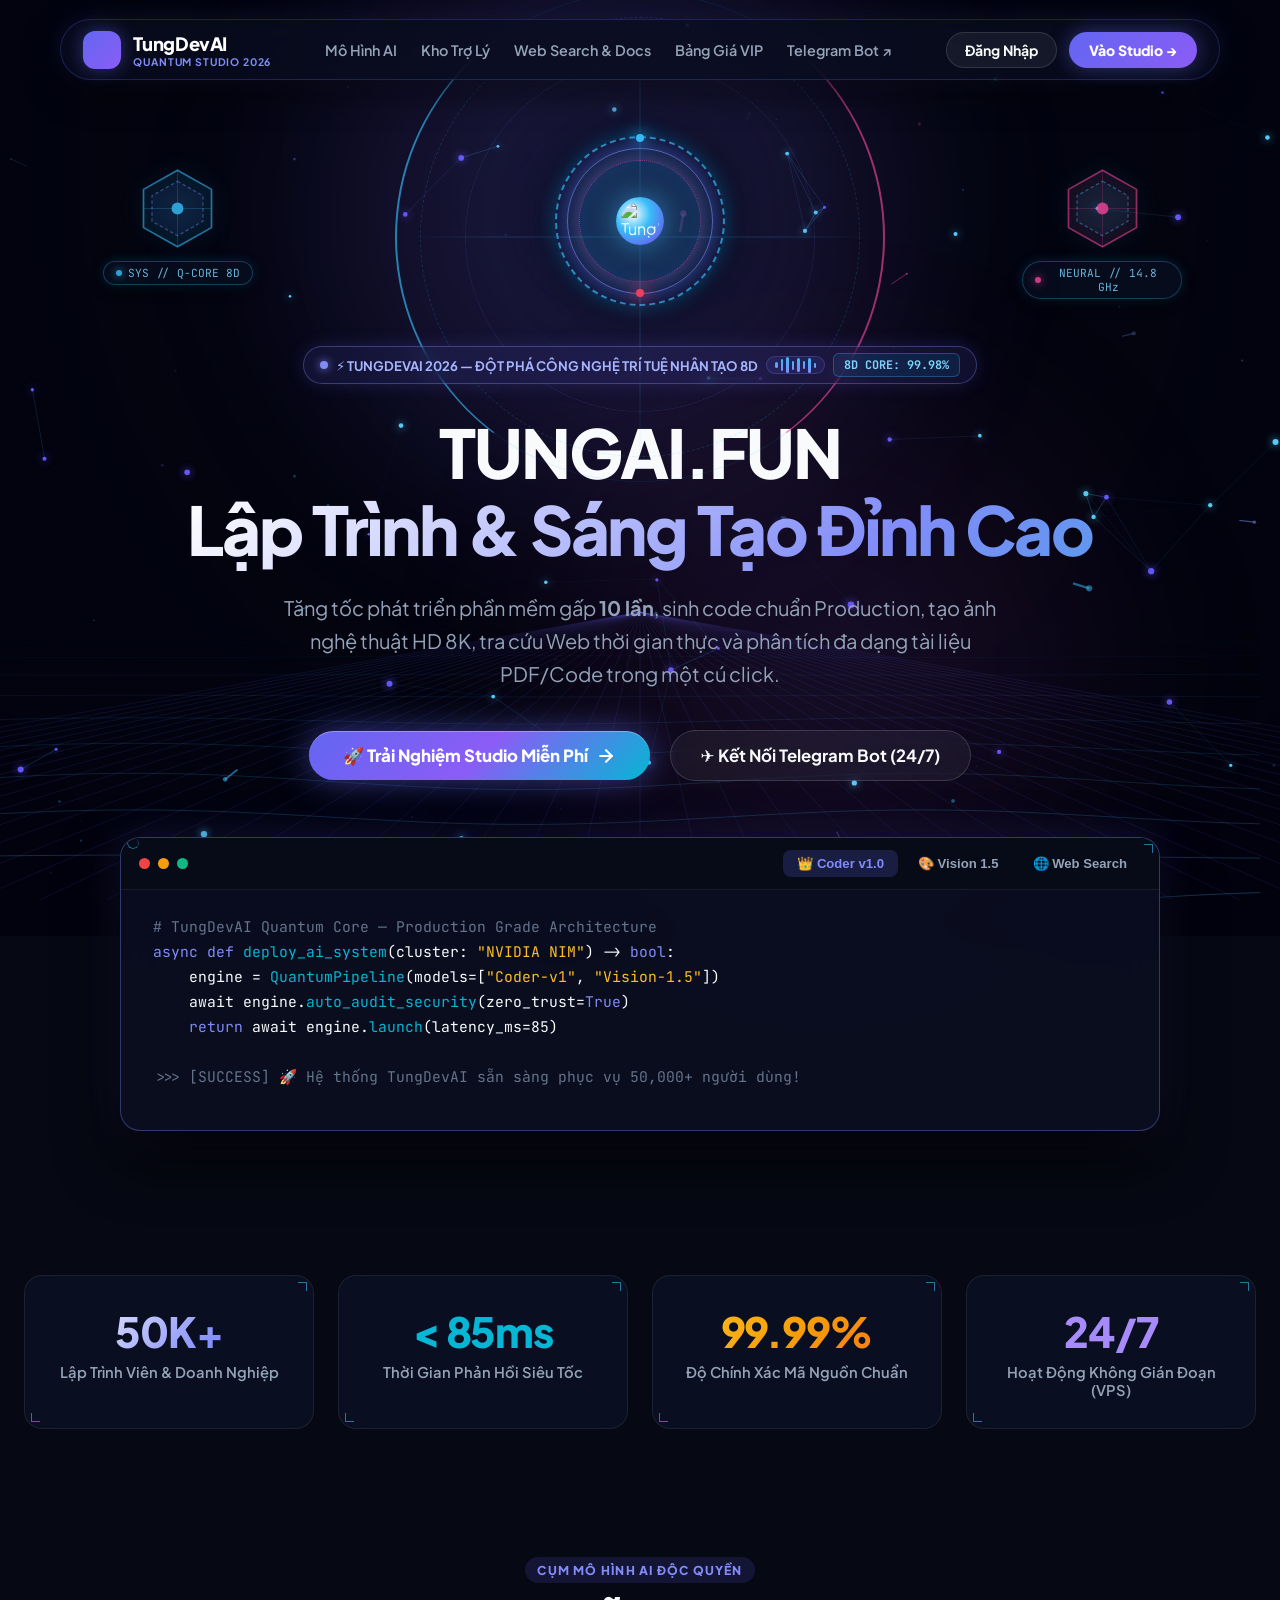
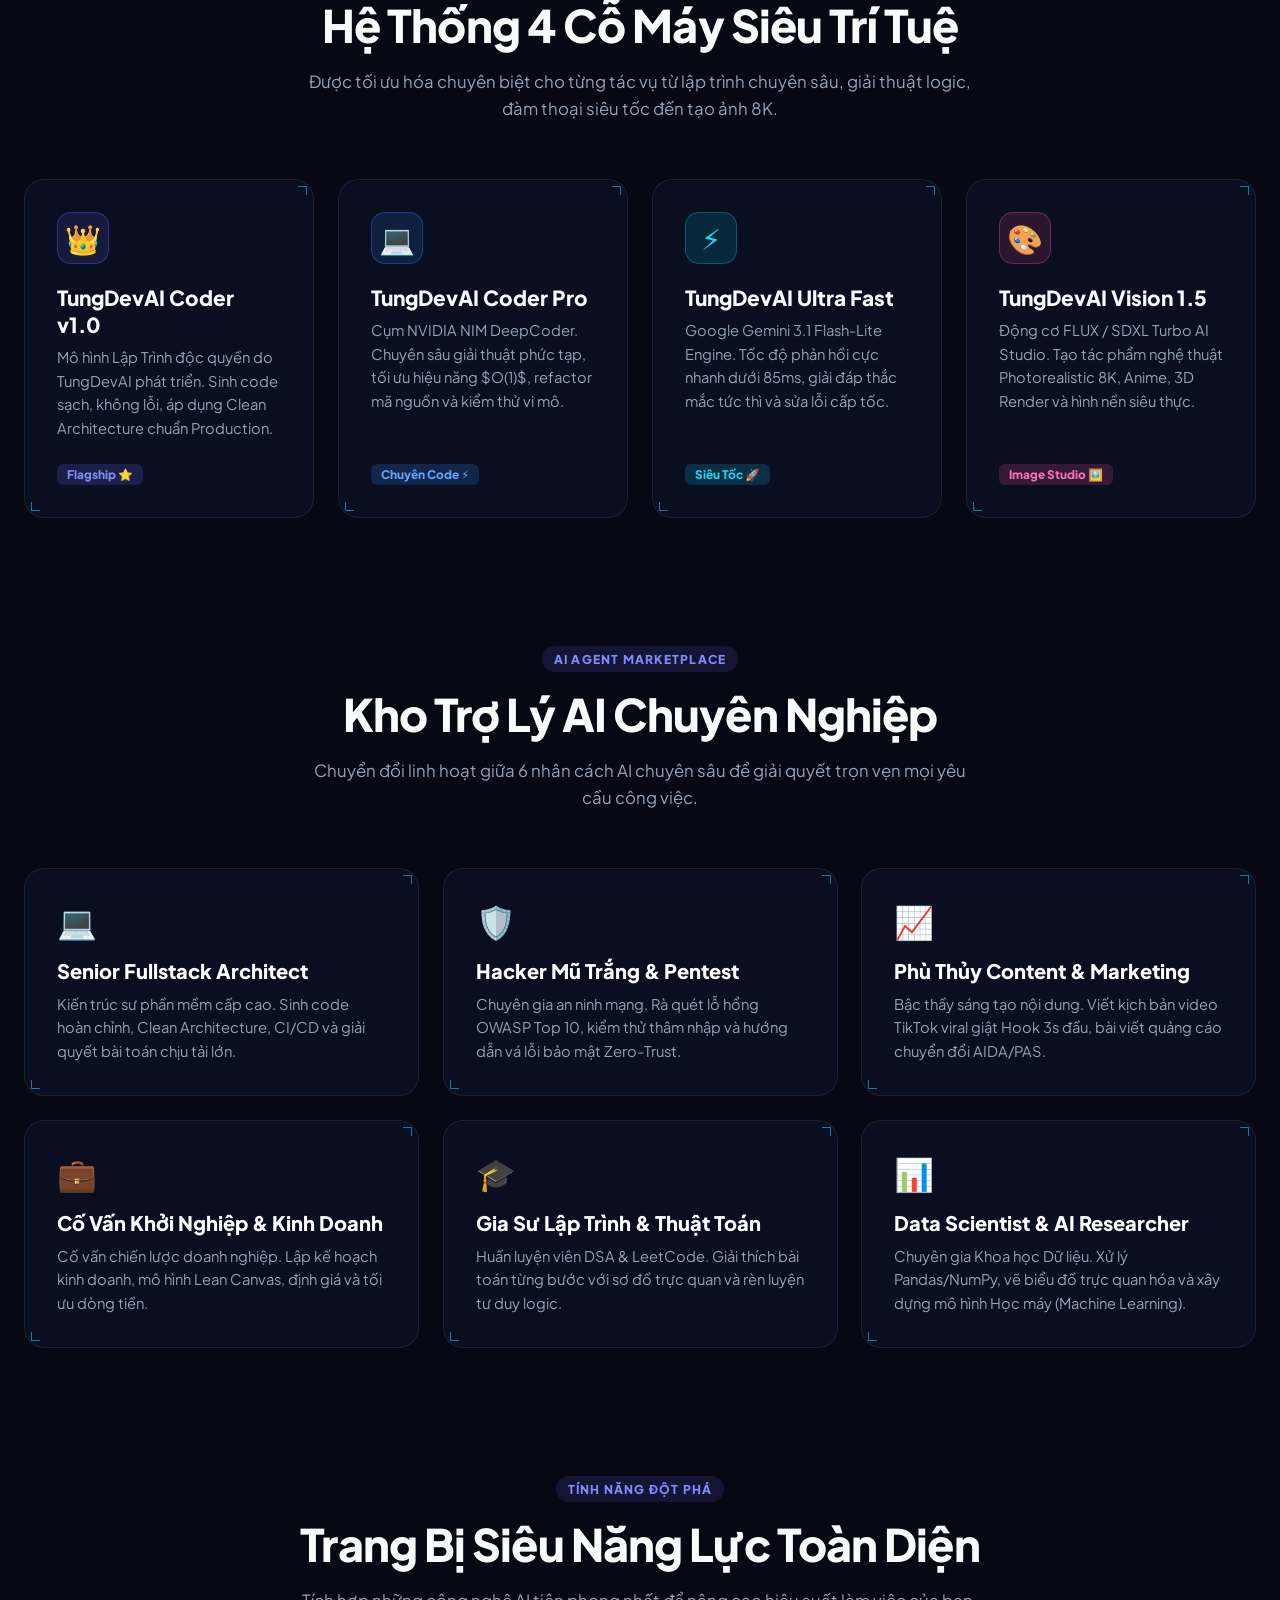
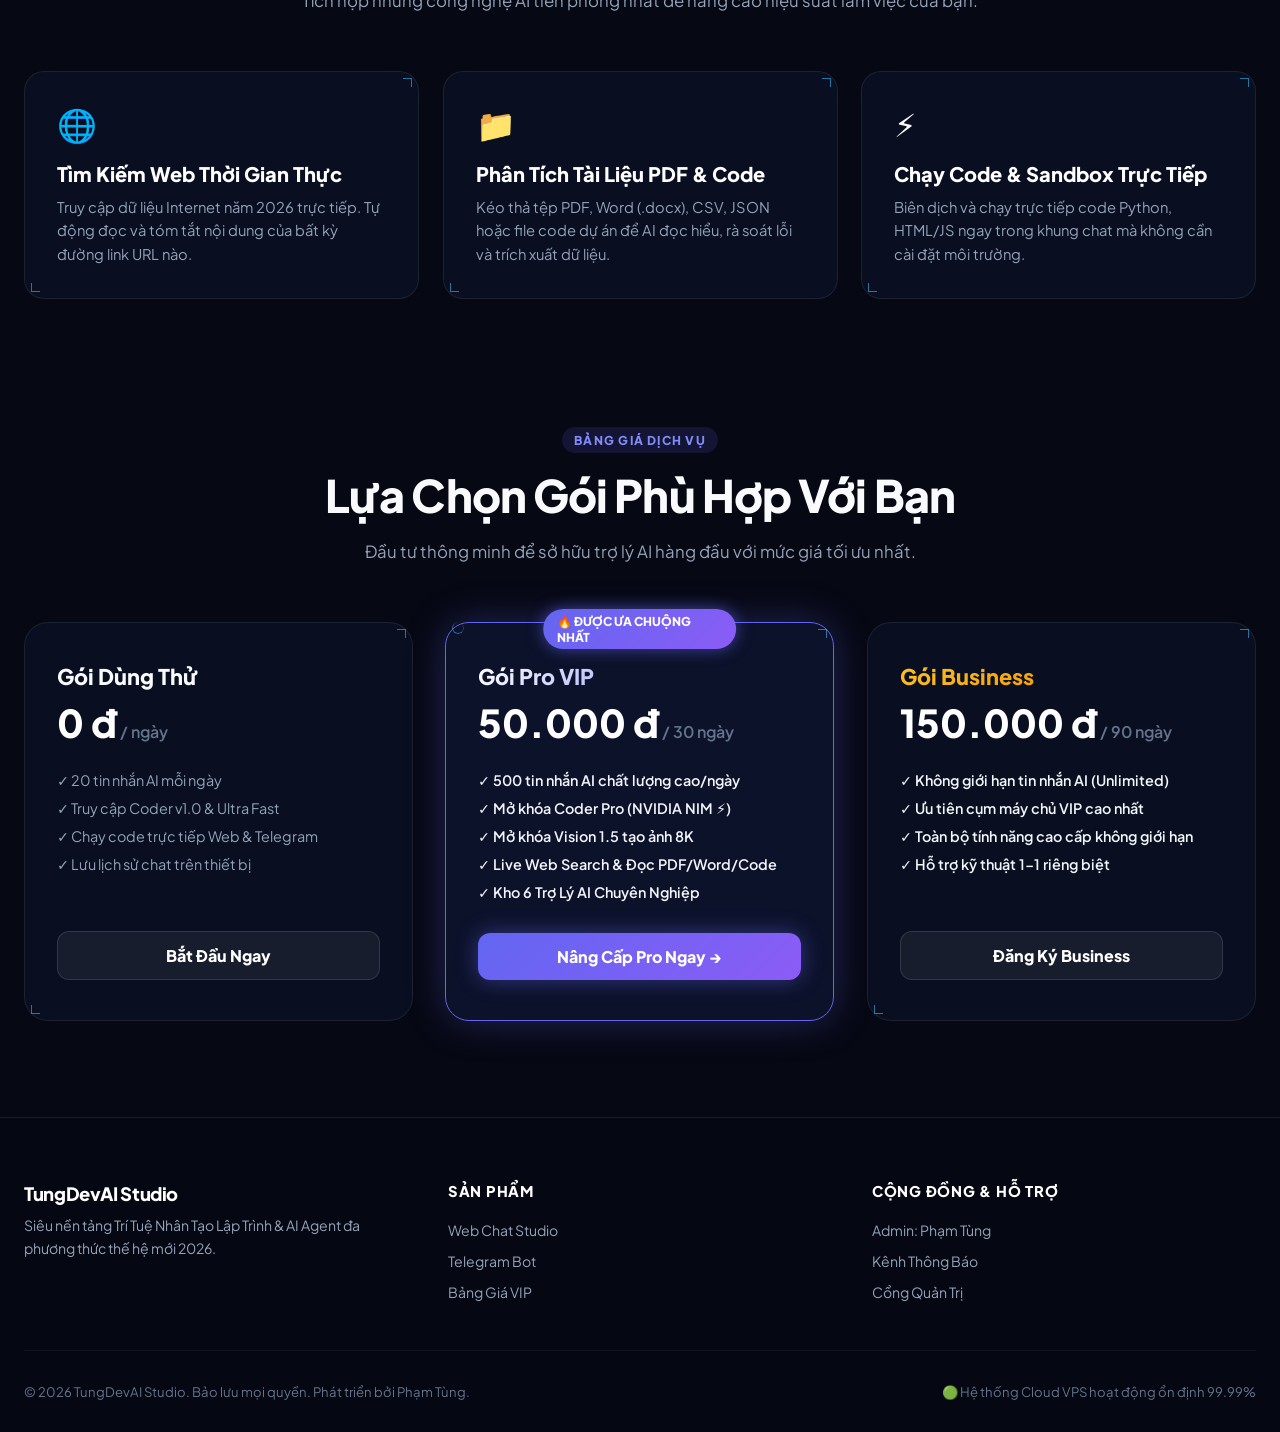
==== docs/index.html @ 0f6469dc "feat(landing): update hero headline to TUNGAI.FUN" ====
<!DOCTYPE html>
<html lang="vi">
<head>
  <meta charset="UTF-8" />
  <meta name="viewport" content="width=device-width, initial-scale=1.0, maximum-scale=5.0" />
  <title>TungDevAI Studio — Siêu Nền Tảng Trí Tuệ Nhân Tạo & AI Agent Toàn Diện 2026</title>
  
  <meta name="description" content="TungDevAI Studio: Nền tảng AI thế hệ mới 2026 tích hợp Coder Pro, Vision 1.5 tạo ảnh HD 8K, Live Web Search thời gian thực, phân tích tài liệu PDF/Word/Code, cùng kho 6 Trợ lý AI chuyên sâu." />
  <meta name="keywords" content="TungDevAI, AI coding, tạo ảnh AI 8K, tìm kiếm web AI, phân tích tài liệu AI, AI Agent Việt Nam, bot lập trình tiếng Việt, DeepSeek, Gemini" />
  <meta name="author" content="TungDevAI Studio" />
  <link rel="canonical" href="https://tungai.fun/" />

  <!-- Favicons Suite -->
  <link rel="icon" type="image/x-icon" href="/favicon.ico?v=g3" />
  <link rel="icon" type="image/png" sizes="32x32" href="/assets/favicon-32.png?v=g3" />
  <link rel="icon" type="image/png" sizes="192x192" href="/assets/icon-192.png?v=g3" />
  <link rel="apple-touch-icon" sizes="180x180" href="/assets/apple-touch-icon.png?v=g3" />
  <link rel="manifest" href="/site.webmanifest" />

  <!-- Open Graph -->
  <meta property="og:type" content="website" />
  <meta property="og:url" content="https://tungai.fun/" />
  <meta property="og:title" content="TungDevAI Studio — Siêu Nền Tảng Trí Tuệ Nhân Tạo 2026" />
  <meta property="og:description" content="Tăng tốc phát triển phần mềm gấp 10 lần, tạo ảnh nghệ thuật 8K, tra cứu web thời gian thực và phân tích tài liệu thông minh." />
  <meta property="og:image" content="https://tungai.fun/assets/tungdevai-core-logo.jpg" />

  <!-- Google Fonts: Plus Jakarta Sans & JetBrains Mono -->
  <link rel="preconnect" href="https://fonts.googleapis.com" />
  <link rel="preconnect" href="https://fonts.gstatic.com" crossorigin />
  <link href="https://fonts.googleapis.com/css2?family=JetBrains+Mono:wght@400;500;700;800&family=Plus+Jakarta+Sans:wght@300;400;500;600;700;800;900&display=swap" rel="stylesheet" />

  <style>
    /* =========================================================================
       COSMIC QUANTUM LUXURY DESIGN SYSTEM
       ========================================================================= */
    :root {
      --bg-base: #060813;
      --bg-surface: #0a0e1f;
      --bg-card: rgba(12, 18, 38, 0.72);
      --bg-card-hover: rgba(18, 27, 56, 0.88);
      
      --primary: #6366f1;
      --primary-glow: rgba(99, 102, 241, 0.45);
      --primary-subtle: rgba(99, 102, 241, 0.12);
      
      --cyan: #06b6d4;
      --cyan-glow: rgba(6, 182, 212, 0.4);
      --violet: #8b5cf6;
      --pink: #ec4899;
      --gold: #f59e0b;
      
      --text-main: #f8fafc;
      --text-muted: #94a3b8;
      --text-dim: #64748b;
      
      --border-subtle: rgba(255, 255, 255, 0.08);
      --border-glow: rgba(99, 102, 241, 0.35);
      
      --font-main: 'Plus Jakarta Sans', system-ui, -apple-system, sans-serif;
      --font-mono: 'JetBrains Mono', monospace;
    }

    * {
      box-sizing: border-box;
      margin: 0;
      padding: 0;
    }

    html {
      scroll-behavior: smooth;
      background-color: var(--bg-base);
      color: var(--text-main);
      font-family: var(--font-main);
    }

    body {
      overflow-x: hidden;
      min-height: 100vh;
      position: relative;
    }

    
    /* Cinematic 2026 AI Landscape Layer */
    .scenery-bg-layer {
      position: fixed;
      top: -4%;
      left: -4%;
      width: 108%;
      height: 108%;
      z-index: 0;
      pointer-events: none;
      background: 
        radial-gradient(ellipse at 50% 20%, rgba(6, 8, 19, 0.18) 0%, rgba(6, 8, 19, 0.68) 45%, #060813 85%),
        url('assets/cyber_scenery_bg.jpg') center top / cover no-repeat;
      opacity: 0.65;
      filter: saturate(1.2) contrast(1.08);
      transition: transform 0.15s cubic-bezier(0.16, 1, 0.3, 1);
      will-change: transform;
    }

    /* Ambient Background Elements */
    #canvas-bg {
      position: fixed;
      top: 0;
      left: 0;
      width: 100%;
      height: 100%;
      z-index: 0;
      pointer-events: none;
    }

    .glow-orb-1 {
      position: fixed;
      top: -15%;
      left: 20%;
      width: 700px;
      height: 700px;
      background: radial-gradient(circle, rgba(99, 102, 241, 0.22) 0%, rgba(139, 92, 246, 0.12) 50%, transparent 70%);
      filter: blur(80px);
      z-index: 0;
      pointer-events: none;
      animation: drift-orb 20s infinite alternate ease-in-out;
    }

    .glow-orb-2 {
      position: fixed;
      bottom: -10%;
      right: 10%;
      width: 650px;
      height: 650px;
      background: radial-gradient(circle, rgba(139, 92, 246, 0.14) 0%, rgba(236, 72, 153, 0.06) 50%, transparent 70%);
      filter: blur(90px);
      z-index: 0;
      pointer-events: none;
      animation: drift-orb 25s infinite alternate-reverse ease-in-out;
    }

    @keyframes drift-orb {
      0% { transform: translate(0, 0) scale(1); }
      50% { transform: translate(40px, 30px) scale(1.1); }
      100% { transform: translate(-30px, -20px) scale(0.95); }
    }

    /* Typography Utilities */
    .gradient-text-animated {
      background: linear-gradient(135deg, #ffffff 0%, #818cf8 32%, #06b6d4 68%, #c084fc 100%);
      background-size: 250% auto;
      -webkit-background-clip: text;
      -webkit-text-fill-color: transparent;
      animation: text-shimmer 8s linear infinite;
    }

    .gradient-text-gold {
      background: linear-gradient(135deg, #fbbf24 0%, #f59e0b 50%, #f97316 100%);
      -webkit-background-clip: text;
      -webkit-text-fill-color: transparent;
    }

    @keyframes text-shimmer {
      0% { background-position: 0% 50%; }
      50% { background-position: 100% 50%; }
      100% { background-position: 0% 50%; }
    }

    /* Layout Containers */
    .site-wrapper {
      position: relative;
      z-index: 1;
      width: 100%;
      max-width: 1280px;
      margin: 0 auto;
      padding: 0 1.5rem;
    }

    /* =========================================================================
       HEADER / NAVBAR
       ========================================================================= */
    .header-nav-wrap {
      position: fixed;
      top: 1.2rem;
      left: 0;
      right: 0;
      z-index: 100;
      display: flex;
      justify-content: center;
      padding: 0 1.2rem;
    }

    .navbar-glass {
      width: 100%;
      max-width: 1160px;
      display: flex;
      align-items: center;
      justify-content: space-between;
      padding: 0.65rem 1.4rem;
      background: rgba(10, 14, 31, 0.78);
      border: 1px solid rgba(99, 102, 241, 0.25);
      border-radius: 999px;
      backdrop-filter: blur(20px);
      -webkit-backdrop-filter: blur(20px);
      box-shadow: 0 10px 35px rgba(0, 0, 0, 0.6), 0 0 25px rgba(99, 102, 241, 0.15);
      transition: all 0.3s ease;
    }

    .navbar-brand {
      display: flex;
      align-items: center;
      gap: 12px;
      text-decoration: none;
    }

    .brand-logo-wrap {
      width: 38px;
      height: 38px;
      border-radius: 12px;
      background: linear-gradient(135deg, #6366f1 0%, #8b5cf6 100%);
      padding: 2px;
      display: flex;
      align-items: center;
      justify-content: center;
      box-shadow: 0 0 18px rgba(99, 102, 241, 0.45);
    }

    .brand-logo-wrap img {
      width: 100%;
      height: 100%;
      object-fit: cover;
      border-radius: 10px;
    }

    .brand-text-block {
      display: flex;
      flex-direction: column;
    }

    .brand-name {
      font-weight: 800;
      font-size: 1.15rem;
      color: #ffffff;
      letter-spacing: -0.02em;
    }

    .brand-tagline {
      font-size: 0.65rem;
      font-weight: 700;
      letter-spacing: 0.08em;
      color: #818cf8;
      text-transform: uppercase;
    }

    .nav-links {
      display: flex;
      align-items: center;
      gap: 1.5rem;
      list-style: none;
    }

    .nav-link {
      color: var(--text-muted);
      text-decoration: none;
      font-size: 0.9rem;
      font-weight: 600;
      transition: color 0.2s ease;
      position: relative;
    }

    .nav-link:hover {
      color: #818cf8;
    }

    .nav-actions {
      display: flex;
      align-items: center;
      gap: 0.75rem;
    }

    .btn-nav-login {
      color: var(--text-main);
      text-decoration: none;
      font-size: 0.88rem;
      font-weight: 700;
      padding: 8px 18px;
      border-radius: 999px;
      background: rgba(255, 255, 255, 0.06);
      border: 1px solid rgba(255, 255, 255, 0.12);
      transition: all 0.2s ease;
    }

    .btn-nav-login:hover {
      background: rgba(255, 255, 255, 0.12);
      color: #ffffff;
    }

    .btn-nav-studio {
      background: linear-gradient(135deg, #6366f1 0%, #8b5cf6 100%);
      color: #ffffff;
      text-decoration: none;
      font-size: 0.88rem;
      font-weight: 800;
      padding: 9px 20px;
      border-radius: 999px;
      display: inline-flex;
      align-items: center;
      gap: 6px;
      box-shadow: 0 0 20px rgba(99, 102, 241, 0.45);
      transition: all 0.25s cubic-bezier(0.4, 0, 0.2, 1);
    }

    .btn-nav-studio:hover {
      transform: translateY(-2px) scale(1.02);
      box-shadow: 0 0 30px rgba(99, 102, 241, 0.65);
    }

    /* =========================================================================
       HERO SECTION
       ========================================================================= */
    .hero-section {
      padding-top: 8.5rem;
      padding-bottom: 4rem;
      text-align: center;
      display: flex;
      flex-direction: column;
      align-items: center;
    }

    .hero-badge-pill {
      display: inline-flex;
      align-items: center;
      gap: 8px;
      background: rgba(99, 102, 241, 0.12);
      border: 1px solid rgba(129, 140, 248, 0.35);
      padding: 6px 16px;
      border-radius: 999px;
      font-size: 0.82rem;
      font-weight: 700;
      color: #a5b4fc;
      margin-bottom: 1.8rem;
      box-shadow: 0 0 18px rgba(99, 102, 241, 0.2);
      backdrop-filter: blur(10px);
    }

    .pulse-dot {
      width: 8px;
      height: 8px;
      border-radius: 50%;
      background: #818cf8;
      box-shadow: 0 0 10px #818cf8;
      animation: pulse-dot 1.5s infinite alternate;
    }

    @keyframes pulse-dot {
      0% { transform: scale(0.9); opacity: 0.6; }
      100% { transform: scale(1.3); opacity: 1; }
    }

    .hero-title {
      font-size: clamp(2.4rem, 5.5vw, 4.2rem);
      font-weight: 900;
      line-height: 1.15;
      letter-spacing: -0.03em;
      margin-bottom: 1.5rem;
      max-width: 980px;
    }

    .hero-subtitle {
      font-size: clamp(1.05rem, 2vw, 1.25rem);
      color: var(--text-muted);
      max-width: 760px;
      line-height: 1.65;
      margin-bottom: 2.5rem;
    }

    .hero-cta-group {
      display: flex;
      flex-wrap: wrap;
      align-items: center;
      justify-content: center;
      gap: 1.2rem;
      margin-bottom: 3.5rem;
    }

    .btn-hero-primary {
      background: linear-gradient(135deg, #6366f1 0%, #8b5cf6 50%, #06b6d4 100%);
      color: #ffffff;
      text-decoration: none;
      font-size: 1.05rem;
      font-weight: 800;
      padding: 14px 34px;
      border-radius: 999px;
      display: inline-flex;
      align-items: center;
      gap: 8px;
      box-shadow: 0 0 35px rgba(99, 102, 241, 0.55), inset 0 1px 0 rgba(255, 255, 255, 0.3);
      transition: all 0.25s ease;
    }

    .btn-hero-primary:hover {
      transform: translateY(-3px) scale(1.03);
      box-shadow: 0 0 50px rgba(99, 102, 241, 0.75);
    }

    .btn-hero-secondary {
      background: rgba(255, 255, 255, 0.05);
      border: 1px solid rgba(255, 255, 255, 0.15);
      color: #f8fafc;
      text-decoration: none;
      font-size: 1.05rem;
      font-weight: 700;
      padding: 14px 30px;
      border-radius: 999px;
      display: inline-flex;
      align-items: center;
      gap: 8px;
      backdrop-filter: blur(10px);
      transition: all 0.25s ease;
    }

    .btn-hero-secondary:hover {
      background: rgba(255, 255, 255, 0.12);
      border-color: rgba(129, 140, 248, 0.45);
      transform: translateY(-2px);
    }

    /* =========================================================================
       INTERACTIVE LIVE TERMINAL MOCKUP
       ========================================================================= */
    .mockup-container {
      width: 100%;
      max-width: 1040px;
      background: rgba(11, 15, 33, 0.85);
      border: 1px solid rgba(129, 140, 248, 0.35);
      border-radius: 20px;
      box-shadow: 0 25px 60px rgba(0, 0, 0, 0.85), 0 0 45px rgba(99, 102, 241, 0.2);
      backdrop-filter: blur(25px);
      overflow: hidden;
      text-align: left;
      margin-bottom: 5rem;
    }

    .mockup-topbar {
      display: flex;
      align-items: center;
      justify-content: space-between;
      padding: 12px 18px;
      background: rgba(8, 11, 24, 0.95);
      border-bottom: 1px solid rgba(255, 255, 255, 0.07);
    }

    .mockup-traffic-dots {
      display: flex;
      align-items: center;
      gap: 8px;
    }

    .traffic-dot {
      width: 11px;
      height: 11px;
      border-radius: 50%;
    }
    .traffic-dot.red { background: #ef4444; }
    .traffic-dot.yellow { background: #f59e0b; }
    .traffic-dot.green { background: #10b981; }

    .mockup-tabs {
      display: flex;
      align-items: center;
      gap: 6px;
    }

    .mockup-tab-btn {
      background: transparent;
      border: none;
      color: var(--text-muted);
      font-size: 0.82rem;
      font-weight: 700;
      padding: 6px 14px;
      border-radius: 8px;
      cursor: pointer;
      transition: all 0.2s ease;
    }
    .mockup-tab-btn.active {
      background: rgba(99, 102, 241, 0.2);
      color: #818cf8;
    }

    .mockup-body {
      padding: 1.5rem 2rem;
      font-family: var(--font-mono);
      font-size: 0.92rem;
      line-height: 1.7;
      min-height: 240px;
    }

    .mockup-code-highlight {
      color: #818cf8;
    }
    .mockup-code-comment {
      color: #64748b;
    }
    .mockup-code-func {
      color: #06b6d4;
    }
    .mockup-code-str {
      color: #fbbf24;
    }

    /* =========================================================================
       STATS RIBBON
       ========================================================================= */
    .stats-ribbon-grid {
      display: grid;
      grid-template-columns: repeat(auto-fit, minmax(220px, 1fr));
      gap: 1.5rem;
      margin-bottom: 6rem;
    }

    .stat-card {
      background: var(--bg-card);
      border: 1px solid var(--border-subtle);
      border-radius: 18px;
      padding: 1.8rem;
      text-align: center;
      backdrop-filter: blur(15px);
      transition: all 0.3s ease;
    }
    .stat-card:hover {
      border-color: var(--border-glow);
      transform: translateY(-4px);
      box-shadow: 0 10px 30px rgba(0, 0, 0, 0.5), 0 0 25px rgba(99, 102, 241, 0.15);
    }

    .stat-value {
      font-size: 2.6rem;
      font-weight: 900;
      color: #ffffff;
      margin-bottom: 0.4rem;
      letter-spacing: -0.03em;
    }

    .stat-label {
      font-size: 0.92rem;
      font-weight: 600;
      color: var(--text-muted);
    }

    /* =========================================================================
       MODEL CLUSTER SECTION (4 GIANTS)
       ========================================================================= */
    .section-header {
      text-align: center;
      margin-bottom: 3.5rem;
    }

    .section-badge {
      display: inline-block;
      font-size: 0.76rem;
      font-weight: 800;
      letter-spacing: 0.1em;
      color: #818cf8;
      background: rgba(99, 102, 241, 0.15);
      padding: 5px 12px;
      border-radius: 999px;
      margin-bottom: 0.8rem;
      text-transform: uppercase;
    }

    .section-title {
      font-size: clamp(2rem, 3.5vw, 2.8rem);
      font-weight: 900;
      letter-spacing: -0.02em;
      margin-bottom: 1rem;
    }

    .section-sub {
      font-size: 1.05rem;
      color: var(--text-muted);
      max-width: 680px;
      margin: 0 auto;
      line-height: 1.6;
    }

    .models-grid {
      display: grid;
      grid-template-columns: repeat(auto-fit, minmax(280px, 1fr));
      gap: 1.5rem;
      margin-bottom: 6rem;
    }

    .model-card-giant {
      background: var(--bg-card);
      border: 1px solid var(--border-subtle);
      border-radius: 20px;
      padding: 2rem;
      display: flex;
      flex-direction: column;
      justify-content: space-between;
      backdrop-filter: blur(15px);
      transition: all 0.3s cubic-bezier(0.4, 0, 0.2, 1);
      position: relative;
      overflow: hidden;
    }
    .model-card-giant:hover {
      transform: translateY(-6px);
      border-color: var(--border-glow);
      box-shadow: 0 16px 40px rgba(0, 0, 0, 0.6), 0 0 30px rgba(99, 102, 241, 0.2);
      background: var(--bg-card-hover);
    }

    .model-icon-box {
      width: 52px;
      height: 52px;
      border-radius: 14px;
      display: flex;
      align-items: center;
      justify-content: center;
      font-size: 1.8rem;
      margin-bottom: 1.25rem;
    }

    .model-card-title {
      font-size: 1.3rem;
      font-weight: 800;
      color: #f8fafc;
      margin-bottom: 0.5rem;
    }

    .model-card-desc {
      font-size: 0.92rem;
      color: var(--text-muted);
      line-height: 1.6;
      margin-bottom: 1.5rem;
    }

    .model-card-tag {
      display: inline-block;
      font-size: 0.74rem;
      font-weight: 800;
      padding: 3px 10px;
      border-radius: 6px;
      align-self: flex-start;
    }

    /* =========================================================================
       BENTO GRID: KHO 6 TRỢ LÝ AI & TÍNH NĂNG ĐỘT PHÁ
       ========================================================================= */
    .bento-grid {
      display: grid;
      grid-template-columns: repeat(auto-fit, minmax(320px, 1fr));
      gap: 1.5rem;
      margin-bottom: 6rem;
    }

    .bento-item {
      background: var(--bg-card);
      border: 1px solid var(--border-subtle);
      border-radius: 20px;
      padding: 2rem;
      backdrop-filter: blur(15px);
      transition: all 0.3s ease;
    }
    .bento-item:hover {
      border-color: var(--border-glow);
      transform: translateY(-4px);
      background: var(--bg-card-hover);
    }

    .bento-icon {
      font-size: 2rem;
      margin-bottom: 1rem;
    }

    .bento-title {
      font-size: 1.25rem;
      font-weight: 800;
      color: #ffffff;
      margin-bottom: 0.6rem;
    }

    .bento-desc {
      font-size: 0.92rem;
      color: var(--text-muted);
      line-height: 1.6;
    }

    /* =========================================================================
       PRICING SECTION
       ========================================================================= */
    .pricing-grid {
      display: grid;
      grid-template-columns: repeat(auto-fit, minmax(300px, 1fr));
      gap: 2rem;
      margin-bottom: 6rem;
    }

    .pricing-card {
      background: var(--bg-card);
      border: 1px solid var(--border-subtle);
      border-radius: 24px;
      padding: 2.5rem 2rem;
      display: flex;
      flex-direction: column;
      justify-content: space-between;
      backdrop-filter: blur(15px);
      transition: all 0.3s ease;
      position: relative;
    }

    .pricing-card.featured {
      border-color: #6366f1;
      box-shadow: 0 0 40px rgba(99, 102, 241, 0.3);
      background: rgba(15, 21, 48, 0.85);
    }

    .featured-badge {
      position: absolute;
      top: -14px;
      left: 50%;
      transform: translateX(-50%);
      background: linear-gradient(135deg, #6366f1 0%, #8b5cf6 100%);
      color: #ffffff;
      font-size: 0.76rem;
      font-weight: 800;
      padding: 4px 14px;
      border-radius: 999px;
      box-shadow: 0 0 16px rgba(99, 102, 241, 0.6);
    }

    .plan-name {
      font-size: 1.35rem;
      font-weight: 800;
      margin-bottom: 0.5rem;
    }

    .plan-price {
      font-size: 2.4rem;
      font-weight: 900;
      color: #ffffff;
      margin-bottom: 1.5rem;
    }
    .plan-price span {
      font-size: 1rem;
      color: var(--text-dim);
      font-weight: 600;
    }

    .plan-features-list {
      list-style: none;
      margin-bottom: 2rem;
      display: flex;
      flex-direction: column;
      gap: 10px;
    }

    .plan-feature-item {
      display: flex;
      align-items: center;
      gap: 10px;
      font-size: 0.9rem;
      color: var(--text-muted);
    }
    .plan-feature-item.highlight {
      color: #f1f5f9;
      font-weight: 600;
    }

    .btn-plan-action {
      width: 100%;
      text-align: center;
      text-decoration: none;
      font-size: 1rem;
      font-weight: 800;
      padding: 13px;
      border-radius: 12px;
      transition: all 0.25s ease;
    }
    .btn-plan-action.primary {
      background: linear-gradient(135deg, #6366f1 0%, #8b5cf6 100%);
      color: #ffffff;
      box-shadow: 0 0 22px rgba(99, 102, 241, 0.45);
    }
    .btn-plan-action.primary:hover {
      transform: translateY(-2px);
      box-shadow: 0 0 35px rgba(99, 102, 241, 0.7);
    }
    .btn-plan-action.secondary {
      background: rgba(255, 255, 255, 0.06);
      border: 1px solid rgba(255, 255, 255, 0.12);
      color: #ffffff;
    }
    .btn-plan-action.secondary:hover {
      background: rgba(255, 255, 255, 0.12);
    }

    /* =========================================================================
       FOOTER SECTION
       ========================================================================= */
    .site-footer {
      border-top: 1px solid var(--border-subtle);
      padding: 4rem 0 2rem 0;
      background: rgba(6, 8, 19, 0.96);
      position: relative;
      z-index: 1;
    }

    .footer-grid {
      display: grid;
      grid-template-columns: repeat(auto-fit, minmax(200px, 1fr));
      gap: 2.5rem;
      margin-bottom: 3rem;
    }

    .footer-col-title {
      font-size: 0.92rem;
      font-weight: 800;
      letter-spacing: 0.05em;
      color: #ffffff;
      margin-bottom: 1.2rem;
      text-transform: uppercase;
    }

    .footer-links-list {
      list-style: none;
      display: flex;
      flex-direction: column;
      gap: 10px;
    }

    .footer-link-item a {
      color: var(--text-muted);
      text-decoration: none;
      font-size: 0.88rem;
      transition: color 0.2s ease;
    }
    .footer-link-item a:hover {
      color: #818cf8;
    }

    .footer-bottom-bar {
      display: flex;
      flex-wrap: wrap;
      align-items: center;
      justify-content: space-between;
      gap: 1rem;
      padding-top: 2rem;
      border-top: 1px solid rgba(255, 255, 255, 0.05);
      color: var(--text-dim);
      font-size: 0.82rem;
    }

    /* Responsive Queries */
    @media (max-width: 900px) {
      .nav-links { display: none; }
      .hero-title { font-size: 2.5rem; }
    }

    /* =========================================================================
       8D QUANTUM CINEMATIC ANIMATION SYSTEM (2026 ULTRA LUXURY)
       ========================================================================= */
    :root {
      --neon-cyan: #06b6d4;
      --neon-blue: #38bdf8;
      --neon-indigo: #6366f1;
      --neon-violet: #8b5cf6;
      --neon-pink: #ec4899;
    }

    /* 8D 3D Perspective Context */
    .perspective-container {
      perspective: 1400px;
      transform-style: preserve-3d;
    }

    /* 8D Holographic Specular Tilt Cards */
    .tilt-card-8d {
      position: relative;
      transform-style: preserve-3d;
      will-change: transform;
      transition: transform 0.15s cubic-bezier(0.2, 0, 0.2, 1), box-shadow 0.3s ease, border-color 0.3s ease;
    }
    .tilt-card-8d:hover {
      box-shadow: 0 25px 60px rgba(0, 0, 0, 0.75), 0 0 35px rgba(99, 102, 241, 0.35);
    }
    .tilt-card-8d .card-glare-8d {
      position: absolute;
      inset: 0;
      border-radius: inherit;
      pointer-events: none;
      opacity: 0;
      transition: opacity 0.3s ease;
      z-index: 5;
      mix-blend-mode: overlay;
    }
    .tilt-card-8d:hover .card-glare-8d {
      opacity: 1;
    }

    /* 8D Traveling Laser Border Sweep */
    .laser-border-8d {
      position: relative;
    }
    .laser-border-8d::before {
      content: '';
      position: absolute;
      inset: -1.5px;
      border-radius: inherit;
      padding: 1.5px;
      background: linear-gradient(90deg, 
        transparent 0%, 
        rgba(56, 189, 248, 0) 25%, 
        #38bdf8 50%, 
        #818cf8 65%, 
        rgba(139, 92, 246, 0) 80%, 
        transparent 100%);
      background-size: 300% 300%;
      -webkit-mask: linear-gradient(#fff 0 0) content-box, linear-gradient(#fff 0 0);
      -webkit-mask-composite: xor;
      mask-composite: exclude;
      animation: laserSweep 4s linear infinite;
      pointer-events: none;
      z-index: 4;
    }
    @keyframes laserSweep {
      0% { background-position: 0% 50%; }
      50% { background-position: 100% 50%; }
      100% { background-position: 0% 50%; }
    }

    /* 8D Gyroscope Reactor (3D Holographic Core) */
    .gyro-stage-8d {
      position: relative;
      width: 170px;
      height: 170px;
      margin: 0 auto 2rem auto;
      perspective: 1000px;
      display: flex;
      align-items: center;
      justify-content: center;
      background: radial-gradient(circle, rgba(6, 8, 19, 0.92) 0%, rgba(14, 165, 233, 0.2) 50%, transparent 75%);
      box-shadow: 0 0 50px rgba(6, 8, 19, 0.95);
      border-radius: 50%;
    }
    .gyro-satellite {
      position: absolute;
      width: 8px;
      height: 8px;
      border-radius: 50%;
      background: #38bdf8;
      box-shadow: 0 0 14px #38bdf8, 0 0 25px #0ea5e9;
      top: -4px;
      left: 50%;
      transform: translateX(-50%);
    }
    .gyro-satellite.sat-pink {
      background: #f43f5e;
      box-shadow: 0 0 14px #f43f5e, 0 0 25px #fb7185;
      top: auto;
      bottom: -4px;
    }
    .gyro-core-wrap {
      position: relative;
      width: 100%;
      height: 100%;
      transform-style: preserve-3d;
      animation: gyroFloat 6s ease-in-out infinite alternate;
    }
    @keyframes gyroFloat {
      0% { transform: translateY(0px) rotateX(12deg) rotateY(0deg); }
      50% { transform: translateY(-12px) rotateX(18deg) rotateY(180deg); }
      100% { transform: translateY(0px) rotateX(12deg) rotateY(360deg); }
    }
    .gyro-ring {
      position: absolute;
      inset: 0;
      border-radius: 50%;
      border: 2px dashed rgba(56, 189, 248, 0.4);
      transform-style: preserve-3d;
      pointer-events: none;
    }
    .gyro-ring-1 {
      border-color: rgba(56, 189, 248, 0.7);
      box-shadow: 0 0 20px rgba(14, 165, 233, 0.4);
      animation: spinRing1 8s linear infinite;
    }
    .gyro-ring-2 {
      inset: 12px;
      border: 1.5px solid rgba(129, 140, 248, 0.6);
      box-shadow: 0 0 15px rgba(99, 102, 241, 0.35);
      animation: spinRing2 6s linear infinite reverse;
    }
    .gyro-ring-3 {
      inset: 24px;
      border: 1.5px dotted rgba(236, 72, 153, 0.6);
      box-shadow: 0 0 15px rgba(236, 72, 153, 0.3);
      animation: spinRing3 10s linear infinite;
    }
    @keyframes spinRing1 {
      0% { transform: rotateX(65deg) rotateY(20deg) rotateZ(0deg); }
      100% { transform: rotateX(65deg) rotateY(20deg) rotateZ(360deg); }
    }
    @keyframes spinRing2 {
      0% { transform: rotateX(30deg) rotateY(70deg) rotateZ(0deg); }
      100% { transform: rotateX(30deg) rotateY(70deg) rotateZ(360deg); }
    }
    @keyframes spinRing3 {
      0% { transform: rotateX(80deg) rotateY(-40deg) rotateZ(0deg); }
      100% { transform: rotateX(80deg) rotateY(-40deg) rotateZ(360deg); }
    }
    .gyro-central-orb {
      overflow: hidden;
      isolation: isolate;
      position: absolute;
      top: 50%;
      left: 50%;
      width: 48px;
      height: 48px;
      transform: translate(-50%, -50%);
      border-radius: 50%;
      background: radial-gradient(circle at 35% 35%, #ffffff, #38bdf8 40%, #6366f1 80%);
      box-shadow: 0 0 35px rgba(56, 189, 248, 0.8), 0 0 60px rgba(99, 102, 241, 0.5);
      display: flex;
      align-items: center;
      justify-content: center;
      animation: orbPulse 3s ease-in-out infinite alternate;
    }
    @keyframes orbPulse {
      0% { transform: translate(-50%, -50%) scale(0.92); box-shadow: 0 0 25px rgba(56, 189, 248, 0.8), 0 0 45px rgba(99, 102, 241, 0.4); }
      100% { transform: translate(-50%, -50%) scale(1.08); box-shadow: 0 0 40px rgba(56, 189, 248, 0.95), 0 0 70px rgba(129, 140, 248, 0.7); }
    }
    .gyro-central-orb img {
      width: 38px;
      height: 38px;
      border-radius: 50%;
      object-fit: cover;
    }

    /* 8D Neural Frequency Soundwave Visualizer */
    .frequency-visualizer-8d {
      display: inline-flex;
      align-items: center;
      gap: 3px;
      height: 18px;
      padding: 0 8px;
      background: rgba(99, 102, 241, 0.12);
      border: 1px solid rgba(129, 140, 248, 0.25);
      border-radius: 999px;
    }
    .freq-bar-8d {
      width: 2.5px;
      height: 4px;
      background: linear-gradient(180deg, #38bdf8, #818cf8);
      border-radius: 2px;
      animation: freqDance 1.2s ease-in-out infinite alternate;
    }
    .freq-bar-8d:nth-child(1) { animation-delay: 0.1s; height: 6px; }
    .freq-bar-8d:nth-child(2) { animation-delay: 0.3s; height: 12px; }
    .freq-bar-8d:nth-child(3) { animation-delay: 0.5s; height: 16px; }
    .freq-bar-8d:nth-child(4) { animation-delay: 0.2s; height: 9px; }
    .freq-bar-8d:nth-child(5) { animation-delay: 0.4s; height: 14px; }
    .freq-bar-8d:nth-child(6) { animation-delay: 0.15s; height: 8px; }
    .freq-bar-8d:nth-child(7) { animation-delay: 0.35s; height: 15px; }
    .freq-bar-8d:nth-child(8) { animation-delay: 0.25s; height: 5px; }
    @keyframes freqDance {
      0% { transform: scaleY(0.3); opacity: 0.5; }
      100% { transform: scaleY(1.3); opacity: 1; }
    }

    /* 8D Telemetry Quantum Tag */
    .telemetry-tag-8d {
      display: inline-flex;
      align-items: center;
      gap: 6px;
      font-size: 0.74rem;
      font-family: var(--font-mono);
      color: #7dd3fc;
      background: rgba(14, 165, 233, 0.1);
      border: 1px solid rgba(56, 189, 248, 0.3);
      padding: 3px 10px;
      border-radius: 6px;
    }

    /* 8D Quantum Shockwave Ripple Effect on Click */
    .quantum-ripple-8d {
      position: fixed;
      border-radius: 50%;
      pointer-events: none;
      transform: translate(-50%, -50%) scale(0);
      border: 2px solid rgba(56, 189, 248, 0.8);
      box-shadow: 0 0 25px rgba(56, 189, 248, 0.5), inset 0 0 15px rgba(129, 140, 248, 0.3);
      animation: rippleExpand 0.75s cubic-bezier(0.15, 0.85, 0.35, 1) forwards;
      z-index: 9999;
    }
    @keyframes rippleExpand {
      0% { width: 0px; height: 0px; opacity: 1; }
      100% { width: 320px; height: 320px; opacity: 0; transform: translate(-50%, -50%) scale(1); }
    }

    /* 8D Cyber HUD Corners */
    .hud-box-8d {
      position: relative;
    }
    .hud-box-8d::after {
      content: '';
      position: absolute;
      top: 6px;
      right: 6px;
      width: 8px;
      height: 8px;
      border-top: 1.5px solid rgba(56, 189, 248, 0.6);
      border-right: 1.5px solid rgba(56, 189, 248, 0.6);
      pointer-events: none;
    }
    .hud-box-8d::before {
      content: '';
      position: absolute;
      bottom: 6px;
      left: 6px;
      width: 8px;
      height: 8px;
      border-bottom: 1.5px solid rgba(56, 189, 248, 0.6);
      border-left: 1.5px solid rgba(56, 189, 248, 0.6);
      pointer-events: none;
    }


    /* =========================================================================
       8D HOLOGRAPHIC CYBER-HEXAGON & CELESTIAL HUD MOTIF (HỌA TIẾT LƯỢNG TỬ 8D)
       ========================================================================= */
    .hud-compass-dial-8d {
      position: absolute;
      top: 50%;
      left: 50%;
      width: 440px;
      height: 440px;
      transform: translate(-50%, -50%);
      pointer-events: none;
      z-index: 0;
      opacity: 0.65;
    }
    .hud-dial-ring {
      position: absolute;
      inset: 0;
      border-radius: 50%;
      border: 1px dashed rgba(56, 189, 248, 0.28);
      animation: dialSpinSlow 45s linear infinite;
    }
    .hud-dial-ring-inner {
      position: absolute;
      inset: 45px;
      border-radius: 50%;
      border: 1.5px dotted rgba(129, 140, 248, 0.35);
      animation: dialSpinSlow 28s linear infinite reverse;
    }
    .hud-dial-ring-outer {
      position: absolute;
      inset: -25px;
      border-radius: 50%;
      border: 1px solid rgba(14, 165, 233, 0.15);
      border-left: 2px solid #38bdf8;
      border-right: 2px solid #ec4899;
      animation: dialSpinSlow 22s cubic-bezier(0.4, 0, 0.2, 1) infinite;
    }
    @keyframes dialSpinSlow {
      0% { transform: rotate(0deg); }
      100% { transform: rotate(360deg); }
    }
    .hud-crosshair-h {
      position: absolute;
      top: 50%;
      left: -20px;
      right: -20px;
      height: 1px;
      background: linear-gradient(90deg, transparent, rgba(56, 189, 248, 0.3) 20%, rgba(56, 189, 248, 0.5) 50%, rgba(56, 189, 248, 0.3) 80%, transparent);
      transform: translateY(-50%);
    }
    .hud-crosshair-v {
      position: absolute;
      left: 50%;
      top: -20px;
      bottom: -20px;
      width: 1px;
      background: linear-gradient(180deg, transparent, rgba(56, 189, 248, 0.3) 20%, rgba(56, 189, 248, 0.5) 50%, rgba(56, 189, 248, 0.3) 80%, transparent);
      transform: translateX(-50%);
    }

    /* 8D Floating Cyber-Hexagon Motif Shields */
    .hex-motif-left, .hex-motif-right {
      position: absolute;
      top: 15%;
      width: 160px;
      pointer-events: none;
      z-index: 2;
      opacity: 0.85;
      display: flex;
      flex-direction: column;
      align-items: center;
      gap: 10px;
      animation: floatHexMotif 5s ease-in-out infinite alternate;
    }
    .hex-motif-left {
      left: 6%;
    }
    .hex-motif-right {
      right: 6%;
      animation-delay: -2.5s;
    }
    @media (max-width: 1100px) {
      .hex-motif-left, .hex-motif-right { display: none; }
      .hud-compass-dial-8d { width: 320px; height: 320px; }
    }
    @keyframes floatHexMotif {
      0% { transform: translateY(0px) rotate(0deg); }
      100% { transform: translateY(-15px) rotate(2deg); }
    }
    .hex-cell-svg {
      filter: drop-shadow(0 0 14px rgba(56, 189, 248, 0.45));
      transition: all 0.3s ease;
    }
    .hex-telemetry-box {
      font-family: var(--font-mono);
      font-size: 0.7rem;
      color: #7dd3fc;
      background: rgba(10, 15, 33, 0.88);
      border: 1px solid rgba(56, 189, 248, 0.35);
      padding: 4px 12px;
      border-radius: 999px;
      backdrop-filter: blur(10px);
      box-shadow: 0 4px 15px rgba(0, 0, 0, 0.5), 0 0 12px rgba(14, 165, 233, 0.25);
      display: flex;
      align-items: center;
      gap: 6px;
    }
    .hex-dot-pulse {
      width: 6px;
      height: 6px;
      border-radius: 50%;
      background: #38bdf8;
      box-shadow: 0 0 8px #38bdf8;
      animation: pulse-dot 1.2s infinite alternate;
    }
    .hex-dot-pulse.pink {
      background: #ec4899;
      box-shadow: 0 0 8px #ec4899;
    }

  </style>
</head>
<body>
  <!-- Cinematic 2026 AI Landscape Layer -->
  <div class="scenery-bg-layer" id="sceneryLayer"></div>

  <!-- Ambient Particle Canvas & Glows -->
  <canvas id="canvas-bg"></canvas>
  <div class="glow-orb-1"></div>
  <div class="glow-orb-2"></div>

  <!-- Header Navigation -->
  <div class="header-nav-wrap">
    <nav class="navbar-glass">
      <a href="/" class="navbar-brand">
        <div class="brand-logo-wrap">
          <img src="assets/tungdevai-core-logo.jpg" alt="TungDevAI Logo" onerror="this.style.display='none'" />
        </div>
        <div class="brand-text-block">
          <span class="brand-name">TungDevAI</span>
          <span class="brand-tagline">Quantum Studio 2026</span>
        </div>
      </a>

      <ul class="nav-links">
        <li><a href="#models" class="nav-link">Mô Hình AI</a></li>
        <li><a href="#agents" class="nav-link">Kho Trợ Lý</a></li>
        <li><a href="#features" class="nav-link">Web Search & Docs</a></li>
        <li><a href="#pricing" class="nav-link">Bảng Giá VIP</a></li>
        <li><a href="https://t.me/grokapiai_bot" target="_blank" class="nav-link">Telegram Bot ↗</a></li>
      </ul>

      <div class="nav-actions">
        <a href="/login.html" class="btn-nav-login">Đăng Nhập</a>
        <a href="/chat.html" class="btn-nav-studio">Vào Studio →</a>
      </div>
    </nav>
  </div>

  <main class="site-wrapper">
    <!-- Hero Section -->
    <section class="hero-section">
      <!-- 8D Celestial HUD Compass Dial & Hexagon Motif Centerpiece -->
      <div style="position: relative; width: 100%; display: flex; justify-content: center; align-items: center; margin-bottom: 0.5rem;">
        <div class="hud-compass-dial-8d">
          <div class="hud-dial-ring-outer"></div>
          <div class="hud-dial-ring"></div>
          <div class="hud-dial-ring-inner"></div>
          <div class="hud-crosshair-h"></div>
          <div class="hud-crosshair-v"></div>
        </div>

        <!-- Left Holographic Cyber-Hexagon Motif -->
        <div class="hex-motif-left">
          <svg class="hex-cell-svg" width="85" height="85" viewBox="0 0 100 100" fill="none">
            <polygon points="50,5 90,27.5 90,72.5 50,95 10,72.5 10,27.5" stroke="rgba(56, 189, 248, 0.7)" stroke-width="2" fill="rgba(14, 165, 233, 0.09)" />
            <polygon points="50,18 80,35 80,65 50,82 20,65 20,35" stroke="rgba(129, 140, 248, 0.5)" stroke-width="1.5" stroke-dasharray="4 3" fill="rgba(99, 102, 241, 0.07)" />
            <circle cx="50" cy="50" r="7" fill="#38bdf8" />
            <line x1="50" y1="5" x2="50" y2="95" stroke="rgba(56, 189, 248, 0.3)" />
            <line x1="10" y1="50" x2="90" y2="50" stroke="rgba(56, 189, 248, 0.3)" />
          </svg>
          <div class="hex-telemetry-box"><span class="hex-dot-pulse"></span>SYS // Q-CORE 8D</div>
        </div>

        <!-- 8D Holographic Quantum Core Reactor -->
        <div class="gyro-stage-8d" id="gyroStage" title="TungDevAI 8D Quantum Hologram Core">
          <div class="gyro-core-wrap">
            <div class="gyro-ring gyro-ring-1"><div class="gyro-satellite"></div></div>
            <div class="gyro-ring gyro-ring-2"><div class="gyro-satellite sat-pink"></div></div>
            <div class="gyro-ring gyro-ring-3"></div>
            <div class="gyro-central-orb">
              <img src="assets/tungdevai-core-logo.jpg" alt="TungDevAI 8D Core" />
            </div>
          </div>
        </div>

        <!-- Right Holographic Cyber-Hexagon Motif -->
        <div class="hex-motif-right">
          <svg class="hex-cell-svg" width="85" height="85" viewBox="0 0 100 100" fill="none">
            <polygon points="50,5 90,27.5 90,72.5 50,95 10,72.5 10,27.5" stroke="rgba(236, 72, 153, 0.7)" stroke-width="2" fill="rgba(236, 72, 153, 0.09)" />
            <polygon points="50,18 80,35 80,65 50,82 20,65 20,35" stroke="rgba(56, 189, 248, 0.5)" stroke-width="1.5" stroke-dasharray="4 3" fill="rgba(14, 165, 233, 0.07)" />
            <circle cx="50" cy="50" r="7" fill="#ec4899" />
            <line x1="50" y1="5" x2="50" y2="95" stroke="rgba(236, 72, 153, 0.3)" />
            <line x1="10" y1="50" x2="90" y2="50" stroke="rgba(236, 72, 153, 0.3)" />
          </svg>
          <div class="hex-telemetry-box"><span class="hex-dot-pulse pink"></span>NEURAL // 14.8 GHz</div>
        </div>
      </div>
      <div class="hero-badge-pill">
        <span class="pulse-dot"></span>
        <span>⚡ TUNGDEVAI 2026 — ĐỘT PHÁ CÔNG NGHỆ TRÍ TUỆ NHÂN TẠO 8D</span>
        <div class="frequency-visualizer-8d" title="Tần số xử lý AI 8D đồng bộ">
          <div class="freq-bar-8d"></div>
          <div class="freq-bar-8d"></div>
          <div class="freq-bar-8d"></div>
          <div class="freq-bar-8d"></div>
          <div class="freq-bar-8d"></div>
          <div class="freq-bar-8d"></div>
          <div class="freq-bar-8d"></div>
          <div class="freq-bar-8d"></div>
        </div>
        <span class="telemetry-tag-8d">8D CORE: 99.98%</span>
      </div>

      <h1 class="hero-title">
        TUNGAI.FUN<br />
        <span class="gradient-text-animated">Lập Trình & Sáng Tạo Đỉnh Cao</span>
      </h1>

      <p class="hero-subtitle">
        Tăng tốc phát triển phần mềm gấp <strong>10 lần</strong>, sinh code chuẩn Production, tạo ảnh nghệ thuật HD 8K, tra cứu Web thời gian thực và phân tích đa dạng tài liệu PDF/Code trong một cú click.
      </p>

      <div class="hero-cta-group">
        <a href="/chat.html" class="btn-hero-primary">
          <span>🚀 Trải Nghiệm Studio Miễn Phí</span>
          <svg width="20" height="20" viewBox="0 0 24 24" fill="none" stroke="currentColor" stroke-width="2.5" stroke-linecap="round" stroke-linejoin="round"><line x1="5" y1="12" x2="19" y2="12"></line><polyline points="12 5 19 12 12 19"></polyline></svg>
        </a>
        <a href="https://t.me/grokapiai_bot" target="_blank" class="btn-hero-secondary">
          <span>✈️ Kết Nối Telegram Bot (24/7)</span>
        </a>
      </div>

      <!-- Live Mockup Window -->
      <div class="mockup-container tilt-card-8d laser-border-8d hud-box-8d">
        <div class="mockup-topbar">
          <div class="mockup-traffic-dots">
            <span class="traffic-dot red"></span>
            <span class="traffic-dot yellow"></span>
            <span class="traffic-dot green"></span>
          </div>
          <div class="mockup-tabs">
            <button class="mockup-tab-btn active" id="tabCoder">👑 Coder v1.0</button>
            <button class="mockup-tab-btn" id="tabVision">🎨 Vision 1.5</button>
            <button class="mockup-tab-btn" id="tabSearch">🌐 Web Search</button>
          </div>
        </div>
        <div class="mockup-body" id="mockupContent">
          <span class="mockup-code-comment"># TungDevAI Quantum Core — Production Grade Architecture</span><br />
          <span class="mockup-code-highlight">async def</span> <span class="mockup-code-func">deploy_ai_system</span>(cluster: <span class="mockup-code-str">"NVIDIA NIM"</span>) -> <span class="mockup-code-highlight">bool</span>:<br />
          &nbsp;&nbsp;&nbsp;&nbsp;engine = <span class="mockup-code-func">QuantumPipeline</span>(models=[<span class="mockup-code-str">"Coder-v1"</span>, <span class="mockup-code-str">"Vision-1.5"</span>])<br />
          &nbsp;&nbsp;&nbsp;&nbsp;await engine.<span class="mockup-code-func">auto_audit_security</span>(zero_trust=<span class="mockup-code-highlight">True</span>)<br />
          &nbsp;&nbsp;&nbsp;&nbsp;<span class="mockup-code-highlight">return</span> await engine.<span class="mockup-code-func">launch</span>(latency_ms=85)<br /><br />
          <span class="mockup-code-comment">>>> [SUCCESS] 🚀 Hệ thống TungDevAI sẵn sàng phục vụ 50,000+ người dùng!</span>
        </div>
      </div>
    </section>

    <!-- Stats Ribbon -->
    <section class="stats-ribbon-grid">
      <div class="stat-card tilt-card-8d hud-box-8d">
        <div class="stat-value gradient-text-animated">50K+</div>
        <div class="stat-label">Lập Trình Viên & Doanh Nghiệp</div>
      </div>
      <div class="stat-card tilt-card-8d hud-box-8d">
        <div class="stat-value" style="color: #06b6d4;">< 85ms</div>
        <div class="stat-label">Thời Gian Phản Hồi Siêu Tốc</div>
      </div>
      <div class="stat-card tilt-card-8d hud-box-8d">
        <div class="stat-value gradient-text-gold">99.99%</div>
        <div class="stat-label">Độ Chính Xác Mã Nguồn Chuẩn</div>
      </div>
      <div class="stat-card tilt-card-8d hud-box-8d">
        <div class="stat-value" style="color: #a78bfa;">24/7</div>
        <div class="stat-label">Hoạt Động Không Gián Đoạn (VPS)</div>
      </div>
    </section>

    <!-- Model Cluster Section -->
    <section id="models" style="padding-top: 2rem;">
      <div class="section-header">
        <span class="section-badge">CỤM MÔ HÌNH AI ĐỘC QUYỀN</span>
        <h2 class="section-title">Hệ Thống 4 Cỗ Máy Siêu Trí Tuệ</h2>
        <p class="section-sub">Được tối ưu hóa chuyên biệt cho từng tác vụ từ lập trình chuyên sâu, giải thuật logic, đàm thoại siêu tốc đến tạo ảnh 8K.</p>
      </div>

      <div class="models-grid">
        <!-- Model 1 -->
        <div class="model-card-giant tilt-card-8d hud-box-8d">
          <div>
            <div class="model-icon-box" style="background: rgba(99, 102, 241, 0.15); border: 1px solid rgba(99, 102, 241, 0.35); color: #818cf8;">👑</div>
            <h3 class="model-card-title">TungDevAI Coder v1.0</h3>
            <p class="model-card-desc">Mô hình Lập Trình độc quyền do TungDevAI phát triển. Sinh code sạch, không lỗi, áp dụng Clean Architecture chuẩn Production.</p>
          </div>
          <span class="model-card-tag" style="background: rgba(99, 102, 241, 0.2); color: #818cf8;">Flagship ⭐</span>
        </div>

        <!-- Model 2 -->
        <div class="model-card-giant tilt-card-8d hud-box-8d">
          <div>
            <div class="model-icon-box" style="background: rgba(59, 130, 246, 0.15); border: 1px solid rgba(59, 130, 246, 0.35); color: #60a5fa;">💻</div>
            <h3 class="model-card-title">TungDevAI Coder Pro</h3>
            <p class="model-card-desc">Cụm NVIDIA NIM DeepCoder. Chuyên sâu giải thuật phức tạp, tối ưu hiệu năng $O(1)$, refactor mã nguồn và kiểm thử vi mô.</p>
          </div>
          <span class="model-card-tag" style="background: rgba(59, 130, 246, 0.2); color: #60a5fa;">Chuyên Code ⚡</span>
        </div>

        <!-- Model 3 -->
        <div class="model-card-giant tilt-card-8d hud-box-8d">
          <div>
            <div class="model-icon-box" style="background: rgba(6, 182, 212, 0.15); border: 1px solid rgba(6, 182, 212, 0.35); color: #22d3ee;">⚡</div>
            <h3 class="model-card-title">TungDevAI Ultra Fast</h3>
            <p class="model-card-desc">Google Gemini 3.1 Flash-Lite Engine. Tốc độ phản hồi cực nhanh dưới 85ms, giải đáp thắc mắc tức thì và sửa lỗi cấp tốc.</p>
          </div>
          <span class="model-card-tag" style="background: rgba(6, 182, 212, 0.2); color: #22d3ee;">Siêu Tốc 🚀</span>
        </div>

        <!-- Model 4 -->
        <div class="model-card-giant tilt-card-8d hud-box-8d">
          <div>
            <div class="model-icon-box" style="background: rgba(236, 72, 153, 0.15); border: 1px solid rgba(236, 72, 153, 0.35); color: #f472b6;">🎨</div>
            <h3 class="model-card-title">TungDevAI Vision 1.5</h3>
            <p class="model-card-desc">Động cơ FLUX / SDXL Turbo AI Studio. Tạo tác phẩm nghệ thuật Photorealistic 8K, Anime, 3D Render và hình nền siêu thực.</p>
          </div>
          <span class="model-card-tag" style="background: rgba(236, 72, 153, 0.2); color: #f472b6;">Image Studio 🖼️</span>
        </div>
      </div>
    </section>

    <!-- Kho 6 Trợ Lý AI Chuyên Nghiệp -->
    <section id="agents" style="padding-top: 2rem;">
      <div class="section-header">
        <span class="section-badge">AI AGENT MARKETPLACE</span>
        <h2 class="section-title">Kho Trợ Lý AI Chuyên Nghiệp</h2>
        <p class="section-sub">Chuyển đổi linh hoạt giữa 6 nhân cách AI chuyên sâu để giải quyết trọn vẹn mọi yêu cầu công việc.</p>
      </div>

      <div class="bento-grid">
        <div class="bento-item tilt-card-8d hud-box-8d">
          <div class="bento-icon">💻</div>
          <h3 class="bento-title">Senior Fullstack Architect</h3>
          <p class="bento-desc">Kiến trúc sư phần mềm cấp cao. Sinh code hoàn chỉnh, Clean Architecture, CI/CD và giải quyết bài toán chịu tải lớn.</p>
        </div>
        <div class="bento-item tilt-card-8d hud-box-8d">
          <div class="bento-icon">🛡️</div>
          <h3 class="bento-title">Hacker Mũ Trắng & Pentest</h3>
          <p class="bento-desc">Chuyên gia an ninh mạng. Rà quét lỗ hổng OWASP Top 10, kiểm thử thâm nhập và hướng dẫn vá lỗi bảo mật Zero-Trust.</p>
        </div>
        <div class="bento-item tilt-card-8d hud-box-8d">
          <div class="bento-icon">📈</div>
          <h3 class="bento-title">Phù Thủy Content & Marketing</h3>
          <p class="bento-desc">Bậc thầy sáng tạo nội dung. Viết kịch bản video TikTok viral giật Hook 3s đầu, bài viết quảng cáo chuyển đổi AIDA/PAS.</p>
        </div>
        <div class="bento-item tilt-card-8d hud-box-8d">
          <div class="bento-icon">💼</div>
          <h3 class="bento-title">Cố Vấn Khởi Nghiệp & Kinh Doanh</h3>
          <p class="bento-desc">Cố vấn chiến lược doanh nghiệp. Lập kế hoạch kinh doanh, mô hình Lean Canvas, định giá và tối ưu dòng tiền.</p>
        </div>
        <div class="bento-item tilt-card-8d hud-box-8d">
          <div class="bento-icon">🎓</div>
          <h3 class="bento-title">Gia Sư Lập Trình & Thuật Toán</h3>
          <p class="bento-desc">Huấn luyện viên DSA & LeetCode. Giải thích bài toán từng bước với sơ đồ trực quan và rèn luyện tư duy logic.</p>
        </div>
        <div class="bento-item tilt-card-8d hud-box-8d">
          <div class="bento-icon">📊</div>
          <h3 class="bento-title">Data Scientist & AI Researcher</h3>
          <p class="bento-desc">Chuyên gia Khoa học Dữ liệu. Xử lý Pandas/NumPy, vẽ biểu đồ trực quan hóa và xây dựng mô hình Học máy (Machine Learning).</p>
        </div>
      </div>
    </section>

    <!-- Breakthrough Features Section -->
    <section id="features" style="padding-top: 2rem;">
      <div class="section-header">
        <span class="section-badge">TÍNH NĂNG ĐỘT PHÁ</span>
        <h2 class="section-title">Trang Bị Siêu Năng Lực Toàn Diện</h2>
        <p class="section-sub">Tích hợp những công nghệ AI tiên phong nhất để nâng cao hiệu suất làm việc của bạn.</p>
      </div>

      <div class="bento-grid">
        <div class="bento-item tilt-card-8d hud-box-8d">
          <div class="bento-icon">🌐</div>
          <h3 class="bento-title">Tìm Kiếm Web Thời Gian Thực</h3>
          <p class="bento-desc">Truy cập dữ liệu Internet năm 2026 trực tiếp. Tự động đọc và tóm tắt nội dung của bất kỳ đường link URL nào.</p>
        </div>
        <div class="bento-item tilt-card-8d hud-box-8d">
          <div class="bento-icon">📁</div>
          <h3 class="bento-title">Phân Tích Tài Liệu PDF & Code</h3>
          <p class="bento-desc">Kéo thả tệp PDF, Word (.docx), CSV, JSON hoặc file code dự án để AI đọc hiểu, rà soát lỗi và trích xuất dữ liệu.</p>
        </div>
        <div class="bento-item tilt-card-8d hud-box-8d">
          <div class="bento-icon">⚡</div>
          <h3 class="bento-title">Chạy Code & Sandbox Trực Tiếp</h3>
          <p class="bento-desc">Biên dịch và chạy trực tiếp code Python, HTML/JS ngay trong khung chat mà không cần cài đặt môi trường.</p>
        </div>
      </div>
    </section>

    <!-- Pricing Section -->
    <section id="pricing" style="padding-top: 2rem;">
      <div class="section-header">
        <span class="section-badge">BẢNG GIÁ DỊCH VỤ</span>
        <h2 class="section-title">Lựa Chọn Gói Phù Hợp Với Bạn</h2>
        <p class="section-sub">Đầu tư thông minh để sở hữu trợ lý AI hàng đầu với mức giá tối ưu nhất.</p>
      </div>

      <div class="pricing-grid">
        <!-- Trial Card -->
        <div class="pricing-card tilt-card-8d hud-box-8d">
          <div>
            <div class="plan-name">Gói Dùng Thử</div>
            <div class="plan-price">0 đ<span> / ngày</span></div>
            <ul class="plan-features-list">
              <li class="plan-feature-item">✓ 20 tin nhắn AI mỗi ngày</li>
              <li class="plan-feature-item">✓ Truy cập Coder v1.0 & Ultra Fast</li>
              <li class="plan-feature-item">✓ Chạy code trực tiếp Web & Telegram</li>
              <li class="plan-feature-item">✓ Lưu lịch sử chat trên thiết bị</li>
            </ul>
          </div>
          <a href="/chat.html" class="btn-plan-action secondary">Bắt Đầu Ngay</a>
        </div>

        <!-- Pro Card (Featured) -->
        <div class="pricing-card featured tilt-card-8d laser-border-8d hud-box-8d">
          <div class="featured-badge">🔥 ĐƯỢC ƯA CHUỘNG NHẤT</div>
          <div>
            <div class="plan-name gradient-text-animated">Gói Pro VIP</div>
            <div class="plan-price">50.000 đ<span> / 30 ngày</span></div>
            <ul class="plan-features-list">
              <li class="plan-feature-item highlight">✓ 500 tin nhắn AI chất lượng cao/ngày</li>
              <li class="plan-feature-item highlight">✓ Mở khóa Coder Pro (NVIDIA NIM ⚡)</li>
              <li class="plan-feature-item highlight">✓ Mở khóa Vision 1.5 tạo ảnh 8K</li>
              <li class="plan-feature-item highlight">✓ Live Web Search & Đọc PDF/Word/Code</li>
              <li class="plan-feature-item highlight">✓ Kho 6 Trợ Lý AI Chuyên Nghiệp</li>
            </ul>
          </div>
          <a href="/pricing.html" class="btn-plan-action primary">Nâng Cấp Pro Ngay →</a>
        </div>

        <!-- Business Card -->
        <div class="pricing-card tilt-card-8d hud-box-8d">
          <div>
            <div class="plan-name gradient-text-gold">Gói Business</div>
            <div class="plan-price">150.000 đ<span> / 90 ngày</span></div>
            <ul class="plan-features-list">
              <li class="plan-feature-item highlight">✓ Không giới hạn tin nhắn AI (Unlimited)</li>
              <li class="plan-feature-item highlight">✓ Ưu tiên cụm máy chủ VIP cao nhất</li>
              <li class="plan-feature-item highlight">✓ Toàn bộ tính năng cao cấp không giới hạn</li>
              <li class="plan-feature-item highlight">✓ Hỗ trợ kỹ thuật 1-1 riêng biệt</li>
            </ul>
          </div>
          <a href="/pricing.html" class="btn-plan-action secondary">Đăng Ký Business</a>
        </div>
      </div>
    </section>
  </main>

  <!-- Footer Section -->
  <footer class="site-footer">
    <div class="site-wrapper">
      <div class="footer-grid">
        <div>
          <div class="brand-name" style="margin-bottom: 0.6rem;">TungDevAI Studio</div>
          <p style="font-size: 0.88rem; color: var(--text-muted); line-height: 1.6;">Siêu nền tảng Trí Tuệ Nhân Tạo Lập Trình & AI Agent đa phương thức thế hệ mới 2026.</p>
        </div>
        <div>
          <div class="footer-col-title">Sản Phẩm</div>
          <ul class="footer-links-list">
            <li class="footer-link-item"><a href="/chat.html">Web Chat Studio</a></li>
            <li class="footer-link-item"><a href="https://t.me/grokapiai_bot" target="_blank">Telegram Bot</a></li>
            <li class="footer-link-item"><a href="/pricing.html">Bảng Giá VIP</a></li>
          </ul>
        </div>
        <div>
          <div class="footer-col-title">Cộng Đồng & Hỗ Trợ</div>
          <ul class="footer-links-list">
            <li class="footer-link-item"><a href="https://t.me/usertungpham" target="_blank">Admin: Phạm Tùng</a></li>
            <li class="footer-link-item"><a href="https://t.me/tungdevai_channel" target="_blank">Kênh Thông Báo</a></li>
            <li class="footer-link-item"><a href="/j-panel.html">Cổng Quản Trị</a></li>
          </ul>
        </div>
      </div>

      <div class="footer-bottom-bar">
        <span>© 2026 TungDevAI Studio. Bảo lưu mọi quyền. Phát triển bởi Phạm Tùng.</span>
        <span>🟢 Hệ thống Cloud VPS hoạt động ổn định 99.99%</span>
      </div>
    </div>
  </footer>

  <!-- Interactive Background Animation & Mockup Script -->
  <script>
    
    /* =========================================================================
       8D QUANTUM MULTI-LAYER INTERACTIVE SIMULATION ENGINE
       - Layer 1: 3D Undulating Cyber Grid Plane with Perspective Math
       - Layer 2: 3D Warp Space Starfield with Depth Parallax
       - Layer 3: Interactive Particle Constellation with Synaptic Laser Web
       - Layer 4: Meteor Shooting Auroras
       - Layer 5: 3D Mouse Physics & Holographic Specular Tilt on Cards
       - Layer 6: Quantum Shockwave Click Ripple
       ========================================================================= */
    (function() {
      // --- 1. 8D MULTI-DEPTH CANVAS ---
      const canvas = document.getElementById("canvas-bg");
      if (!canvas) return;
      const ctx = canvas.getContext("2d");
      let width, height;

      function resize() {
        width = canvas.width = window.innerWidth;
        height = canvas.height = window.innerHeight;
      }
      window.addEventListener("resize", resize);
      resize();

      const mouse = {
        x: width / 2,
        y: height / 2,
        targetX: width / 2,
        targetY: height / 2,
        speedX: 0,
        speedY: 0
      };

      const sparks = [];
      window.addEventListener("mousemove", (e) => {
        mouse.targetX = e.clientX;
        mouse.targetY = e.clientY;

        // Spawn subtle cursor spark
        if (Math.random() > 0.4) {
          sparks.push({
            x: e.clientX,
            y: e.clientY,
            vx: (Math.random() - 0.5) * 1.5,
            vy: (Math.random() - 0.5) * 1.5,
            size: Math.random() * 2 + 1,
            alpha: 1,
            color: Math.random() > 0.5 ? '#38bdf8' : '#818cf8'
          });
        }
      }, { passive: true });

      // 3D Warp Stars (Layer 1)
      const stars3D = [];
      const numStars = Math.min(180, Math.floor((width * height) / 8500));
      for (let i = 0; i < numStars; i++) {
        stars3D.push({
          x: (Math.random() - 0.5) * width * 2.5,
          y: (Math.random() - 0.5) * height * 2.5,
          z: Math.random() * 1200 + 50,
          size: Math.random() * 1.5 + 0.5,
          color: Math.random() > 0.4 ? "#38bdf8" : (Math.random() > 0.5 ? "#818cf8" : "#ec4899"),
          baseAlpha: Math.random() * 0.7 + 0.3
        });
      }

      // Constellation Nodes with Synapses (Layer 2)
      const nodes = [];
      const numNodes = Math.min(50, Math.floor(width / 26));
      for (let i = 0; i < numNodes; i++) {
        nodes.push({
          x: Math.random() * width,
          y: Math.random() * height,
          vx: (Math.random() - 0.5) * 0.7,
          vy: (Math.random() - 0.5) * 0.7,
          radius: Math.random() * 2.2 + 1.2,
          hue: Math.random() > 0.5 ? 195 : 245 // cyan or indigo
        });
      }

      // Shooting Meteors (Layer 3)
      const meteors = [];
      function spawnMeteor() {
        meteors.push({
          x: Math.random() * width * 0.9,
          y: Math.random() * height * 0.4,
          len: Math.random() * 120 + 80,
          speed: Math.random() * 10 + 12,
          angle: (Math.PI / 4) + (Math.random() - 0.5) * 0.2,
          opacity: 1,
          width: Math.random() * 2 + 1
        });
      }
      setInterval(spawnMeteor, 3500);

      // 3D Undulating Cyber Grid (Layer 4)
      let gridTime = 0;
      function drawCyberGrid3D() {
        const horizon = height * 0.68;
        const gridY = height;
        const gridDepth = horizon;
        
        ctx.save();
        ctx.lineWidth = 1;
        
        // Horizontal perspective wave lines
        const linesCount = 14;
        for (let i = 0; i <= linesCount; i++) {
          const ratio = Math.pow(i / linesCount, 2.2);
          const currentY = horizon + (gridY - horizon) * ratio;
          const alpha = ratio * 0.28;
          
          ctx.beginPath();
          ctx.strokeStyle = `rgba(56, 189, 248, ${alpha})`;
          
          for (let x = 0; x <= width; x += 30) {
            const wave = Math.sin(x * 0.008 + gridTime * 1.5) * Math.cos(ratio * 5 + gridTime) * (14 * ratio);
            if (x === 0) ctx.moveTo(x, currentY + wave);
            else ctx.lineTo(x, currentY + wave);
          }
          ctx.stroke();
        }

        // Perspective vertical lines converging to vanishing point
        const vX = width * 0.5 + (mouse.x - width * 0.5) * 0.08;
        const vCount = 24;
        for (let i = -vCount; i <= vCount; i++) {
          const bottomX = (width / 2) + i * (width / (vCount * 0.8));
          ctx.beginPath();
          ctx.strokeStyle = "rgba(99, 102, 241, 0.12)";
          ctx.moveTo(vX, horizon);
          ctx.lineTo(bottomX, gridY);
          ctx.stroke();
        }
        ctx.restore();
      }

      // Main 8D Animation Loop
      function animate8D() {
        ctx.clearRect(0, 0, width, height);

        // Smooth mouse dampening
        mouse.x += (mouse.targetX - mouse.x) * 0.05;
        mouse.y += (mouse.targetY - mouse.y) * 0.05;
        const offsetX = (mouse.x - width / 2) * 0.02;
        const offsetY = (mouse.y - height / 2) * 0.02;

        gridTime += 0.015;

        // 1. Draw 3D Undulating Cyber Grid
        drawCyberGrid3D();

        // 2. Draw 3D Warp Starfield
        const focal = 350;
        for (let i = 0; i < stars3D.length; i++) {
          const s = stars3D[i];
          s.z -= 1.8;
          if (s.z <= 0) {
            s.z = 1200;
            s.x = (Math.random() - 0.5) * width * 2.5;
            s.y = (Math.random() - 0.5) * height * 2.5;
          }

          const k = focal / s.z;
          const px = s.x * k + width / 2 + offsetX * (1200 - s.z) * 0.06;
          const py = s.y * k + height / 2 + offsetY * (1200 - s.z) * 0.06;

          if (px >= 0 && px < width && py >= 0 && py < height) {
            const rad = Math.max(0.4, (1 - s.z / 1200) * s.size * 2.5);
            const alpha = (1 - s.z / 1200) * s.baseAlpha;
            
            ctx.beginPath();
            ctx.arc(px, py, rad, 0, Math.PI * 2);
            ctx.fillStyle = s.color;
            ctx.globalAlpha = alpha;
            ctx.fill();

            // Star trail speed line
            if (s.z < 600) {
              const prevK = focal / (s.z + 14);
              const prevX = s.x * prevK + width / 2 + offsetX * (1200 - s.z) * 0.06;
              const prevY = s.y * prevK + height / 2 + offsetY * (1200 - s.z) * 0.06;
              ctx.beginPath();
              ctx.moveTo(px, py);
              ctx.lineTo(prevX, prevY);
              ctx.strokeStyle = s.color;
              ctx.lineWidth = rad * 0.75;
              ctx.stroke();
            }
          }
        }
        ctx.globalAlpha = 1.0;

        // 3. Draw Synaptic Particle Constellation
        for (let i = 0; i < nodes.length; i++) {
          const p = nodes[i];
          p.x += p.vx;
          p.y += p.vy;

          if (p.x < 0 || p.x > width) p.vx *= -1;
          if (p.y < 0 || p.y > height) p.vy *= -1;

          // Mouse gravity interaction
          const dx = mouse.x - p.x;
          const dy = mouse.y - p.y;
          const dist = Math.sqrt(dx * dx + dy * dy);
          if (dist < 180) {
            const force = (180 - dist) / 180;
            p.x -= (dx / dist) * force * 1.8;
            p.y -= (dy / dist) * force * 1.8;
          }

          // Render node
          ctx.beginPath();
          ctx.arc(p.x, p.y, p.radius, 0, Math.PI * 2);
          ctx.fillStyle = `hsl(${p.hue}, 90%, 65%)`;
          ctx.shadowColor = `hsl(${p.hue}, 90%, 65%)`;
          ctx.shadowBlur = 8;
          ctx.fill();
          ctx.shadowBlur = 0;

          // Connect synaptic lines
          for (let j = i + 1; j < nodes.length; j++) {
            const p2 = nodes[j];
            const d = Math.hypot(p.x - p2.x, p.y - p2.y);
            if (d < 130) {
              const alpha = (1 - d / 130) * 0.35;
              ctx.beginPath();
              ctx.moveTo(p.x, p.y);
              ctx.lineTo(p2.x, p2.y);
              ctx.strokeStyle = `rgba(56, 189, 248, ${alpha})`;
              ctx.lineWidth = 0.9;
              ctx.stroke();
            }
          }
        }

        // 3.5 Draw Cursor Sparks
        for (let i = sparks.length - 1; i >= 0; i--) {
          const sp = sparks[i];
          sp.x += sp.vx;
          sp.y += sp.vy;
          sp.alpha -= 0.035;
          if (sp.alpha <= 0) {
            sparks.splice(i, 1);
            continue;
          }
          ctx.beginPath();
          ctx.arc(sp.x, sp.y, sp.size, 0, Math.PI * 2);
          ctx.fillStyle = sp.color;
          ctx.globalAlpha = sp.alpha;
          ctx.shadowColor = sp.color;
          ctx.shadowBlur = 6;
          ctx.fill();
          ctx.shadowBlur = 0;
        }
        ctx.globalAlpha = 1.0;

        // 4. Draw Meteors
        for (let i = meteors.length - 1; i >= 0; i--) {
          const m = meteors[i];
          m.x += Math.cos(m.angle) * m.speed;
          m.y += Math.sin(m.angle) * m.speed;
          m.opacity -= 0.015;

          if (m.opacity <= 0) {
            meteors.splice(i, 1);
            continue;
          }

          const tailX = m.x - Math.cos(m.angle) * m.len;
          const tailY = m.y - Math.sin(m.angle) * m.len;

          const grad = ctx.createLinearGradient(m.x, m.y, tailX, tailY);
          grad.addColorStop(0, `rgba(255, 255, 255, ${m.opacity})`);
          grad.addColorStop(0.3, `rgba(56, 189, 248, ${m.opacity * 0.8})`);
          grad.addColorStop(1, "transparent");

          ctx.beginPath();
          ctx.moveTo(m.x, m.y);
          ctx.lineTo(tailX, tailY);
          ctx.strokeStyle = grad;
          ctx.lineWidth = m.width;
          ctx.stroke();
        }

        requestAnimationFrame(animate8D);
      }
      animate8D();

      // --- 2. 8D INTERACTIVE CARD TILT & HOLOGRAPHIC SPECULAR GLOW ---
      const tiltCards = document.querySelectorAll(".tilt-card-8d");
      tiltCards.forEach(card => {
        // Add glare element if not present
        if (!card.querySelector(".card-glare-8d")) {
          const glare = document.createElement("div");
          glare.className = "card-glare-8d";
          card.appendChild(glare);
        }
        const glare = card.querySelector(".card-glare-8d");

        card.addEventListener("mousemove", (e) => {
          const rect = card.getBoundingClientRect();
          const x = e.clientX - rect.left;
          const y = e.clientY - rect.top;
          const centerX = rect.width / 2;
          const centerY = rect.height / 2;

          const rotateX = ((y - centerY) / centerY) * -10;
          const rotateY = ((x - centerX) / centerX) * 10;

          card.style.transform = `perspective(1000px) rotateX(${rotateX}deg) rotateY(${rotateY}deg) scale3d(1.025, 1.025, 1.025)`;
          
          if (glare) {
            const percentX = (x / rect.width) * 100;
            const percentY = (y / rect.height) * 100;
            glare.style.background = `radial-gradient(circle at ${percentX}% ${percentY}%, rgba(255, 255, 255, 0.25) 0%, rgba(99, 102, 241, 0.15) 30%, transparent 70%)`;
          }
        }, { passive: true });

        card.addEventListener("mouseleave", () => {
          card.style.transform = "perspective(1000px) rotateX(0deg) rotateY(0deg) scale3d(1, 1, 1)";
        });
      });

      // --- 3. 8D QUANTUM SHOCKWAVE CLICK EFFECT ---
      window.addEventListener("click", (e) => {
        const ripple = document.createElement("div");
        ripple.className = "quantum-ripple-8d";
        ripple.style.left = e.clientX + "px";
        ripple.style.top = e.clientY + "px";
        document.body.appendChild(ripple);
        setTimeout(() => {
          ripple.remove();
        }, 750);
      });

      // --- 4. 8D GYROSCOPE MOUSE PARALLAX ---
      const gyroStage = document.getElementById("gyroStage");
      if (gyroStage) {
        window.addEventListener("mousemove", (e) => {
          const moveX = (e.clientX / window.innerWidth - 0.5) * 26;
          const moveY = (e.clientY / window.innerHeight - 0.5) * 20;
          gyroStage.style.transform = `translate3d(${moveX}px, ${moveY}px, 0)`;
        }, { passive: true });
      }

      // --- 5. 3D Scenery Parallax ---
      const scenery = document.getElementById("sceneryLayer");
      if (scenery) {
        window.addEventListener("mousemove", (e) => {
          const x = (e.clientX / window.innerWidth - 0.5) * -22;
          const y = (e.clientY / window.innerHeight - 0.5) * -16;
          scenery.style.transform = `translate3d(${x}px, ${y}px, 0) scale(1.04)`;
        }, { passive: true });
      }

      // --- 6. Terminal Mockup Tab Switcher ---
      const tabCoder = document.getElementById("tabCoder");
      const tabVision = document.getElementById("tabVision");
      const tabSearch = document.getElementById("tabSearch");
      const mockupContent = document.getElementById("mockupContent");

      const snippets = {
        coder: `<span class="mockup-code-comment"># TungDevAI Quantum Core — Production Grade Architecture 8D</span><br />
<span class="mockup-code-highlight">async def</span> <span class="mockup-code-func">deploy_ai_system</span>(cluster: <span class="mockup-code-str">"NVIDIA NIM"</span>) -> <span class="mockup-code-highlight">bool</span>:<br />
&nbsp;&nbsp;&nbsp;&nbsp;engine = <span class="mockup-code-func">QuantumPipeline</span>(models=[<span class="mockup-code-str">"Coder-v1"</span>, <span class="mockup-code-str">"Vision-1.5"</span>])<br />
&nbsp;&nbsp;&nbsp;&nbsp;await engine.<span class="mockup-code-func">auto_audit_security</span>(zero_trust=<span class="mockup-code-highlight">True</span>)<br />
&nbsp;&nbsp;&nbsp;&nbsp;<span class="mockup-code-highlight">return</span> await engine.<span class="mockup-code-func">launch</span>(latency_ms=85)<br /><br />
<span class="mockup-code-comment">>>> [SUCCESS] 🚀 Hệ thống TungDevAI 8D sẵn sàng phục vụ 50,000+ người dùng!</span>`,
        vision: `<span class="mockup-code-comment"># TungDevAI Vision 1.5 — FLUX Turbo 8K Studio</span><br />
<span class="mockup-code-highlight">prompt</span> = <span class="mockup-code-str">"Cyberpunk futuristic neon city, volumetric fog, 8k masterpiece"</span><br />
image_url = <span class="mockup-code-func">generate_image_8k</span>(prompt, resolution=<span class="mockup-code-str">"768x768"</span>)<br /><br />
<span class="mockup-code-comment">>>> [RENDERED] 🎨 Tác phẩm nghệ thuật AI đã sinh xong trong 3.2 giây!</span>`,
        search: `<span class="mockup-code-comment"># TungDevAI Live Web Search 2026</span><br />
results = await <span class="mockup-code-func">search_internet</span>(<span class="mockup-code-str">"Tin tức công nghệ mới nhất 2026"</span>)<br />
<span class="mockup-code-highlight">for</span> item <span class="mockup-code-highlight">in</span> results:<br />
&nbsp;&nbsp;&nbsp;&nbsp;<span class="mockup-code-func">print</span>(f<span class="mockup-code-str">"🌐 {item.title} -> {item.url}"</span>)<br /><br />
<span class="mockup-code-comment">>>> [CRAWLED] Đã trích xuất 4 nguồn tin tức trực tiếp từ Internet!</span>`
      };

      function setTab(tab, key) {
        if (!tab || !mockupContent) return;
        [tabCoder, tabVision, tabSearch].forEach(t => t && t.classList.remove("active"));
        tab.classList.add("active");
        mockupContent.innerHTML = snippets[key];
      }

      if (tabCoder) tabCoder.onclick = () => setTab(tabCoder, "coder");
      if (tabVision) tabVision.onclick = () => setTab(tabVision, "vision");
      if (tabSearch) tabSearch.onclick = () => setTab(tabSearch, "search");
    })();

  </script>
</body>
</html>
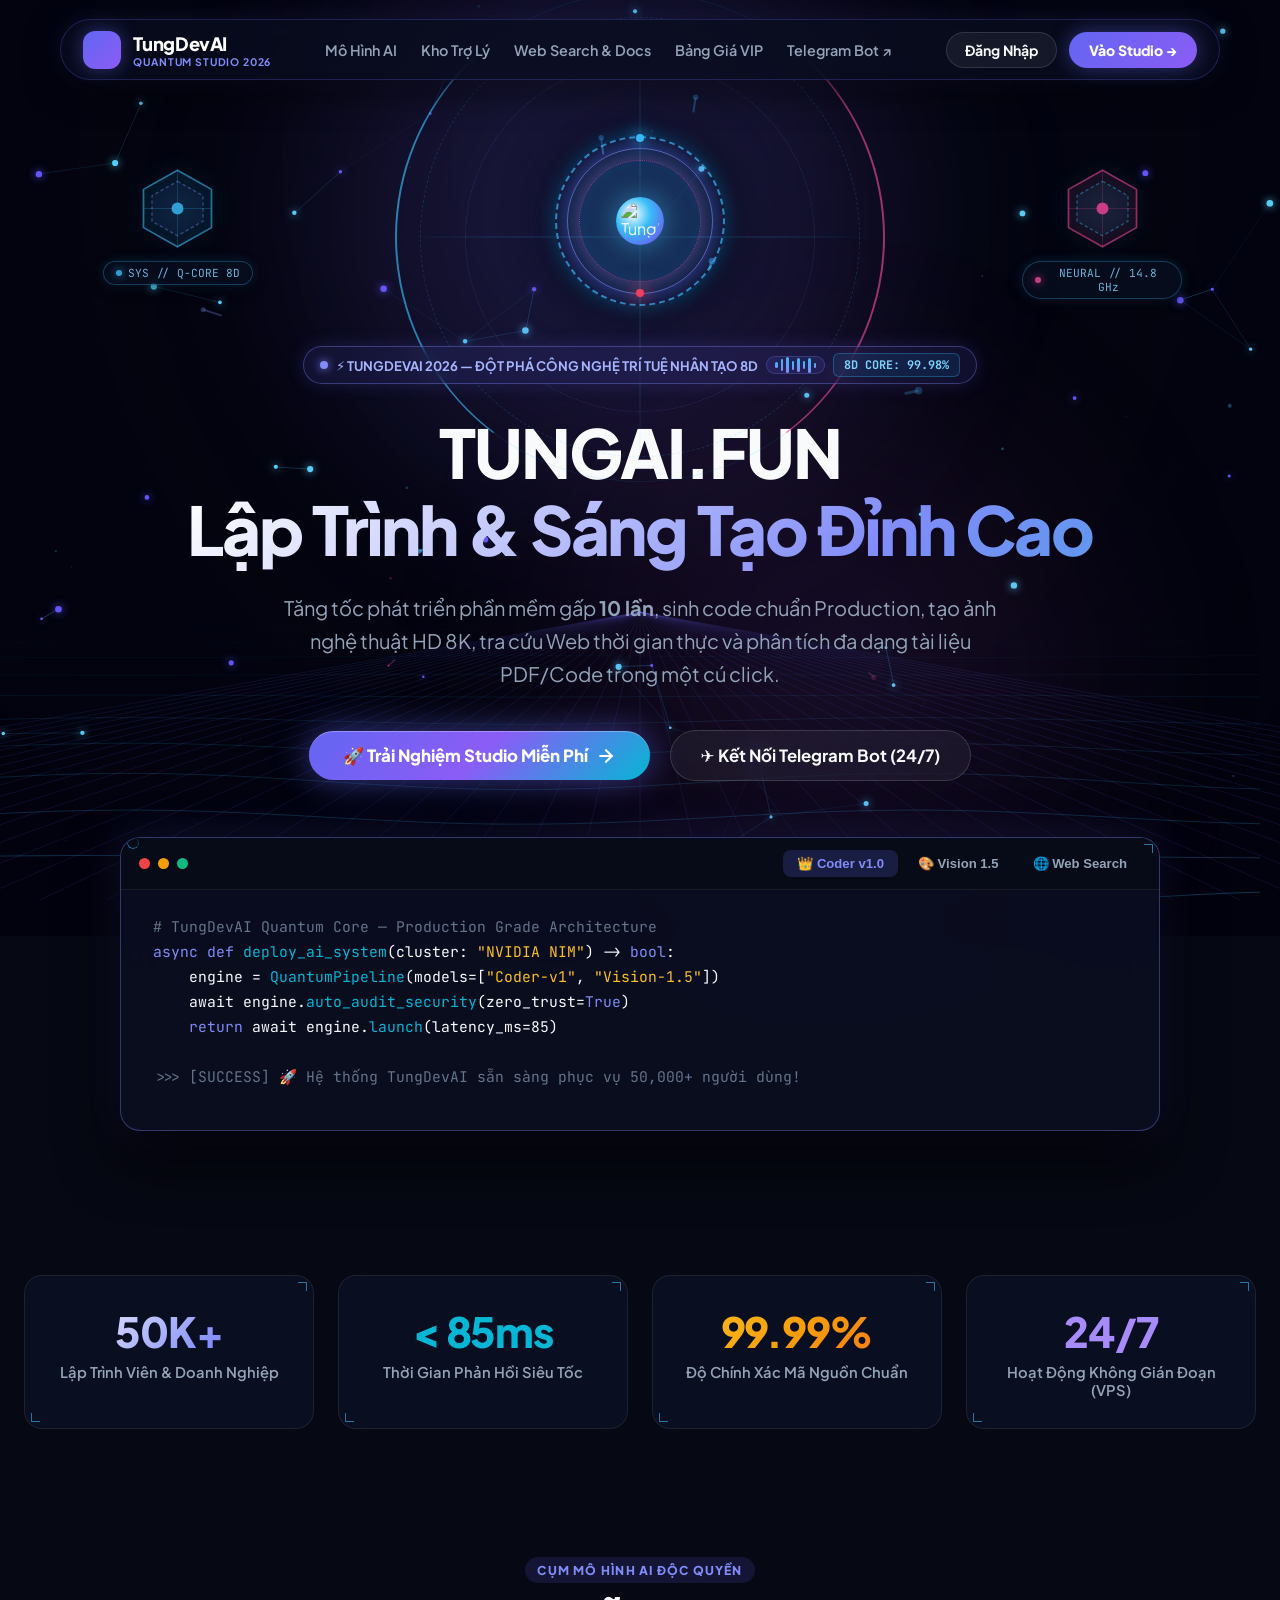
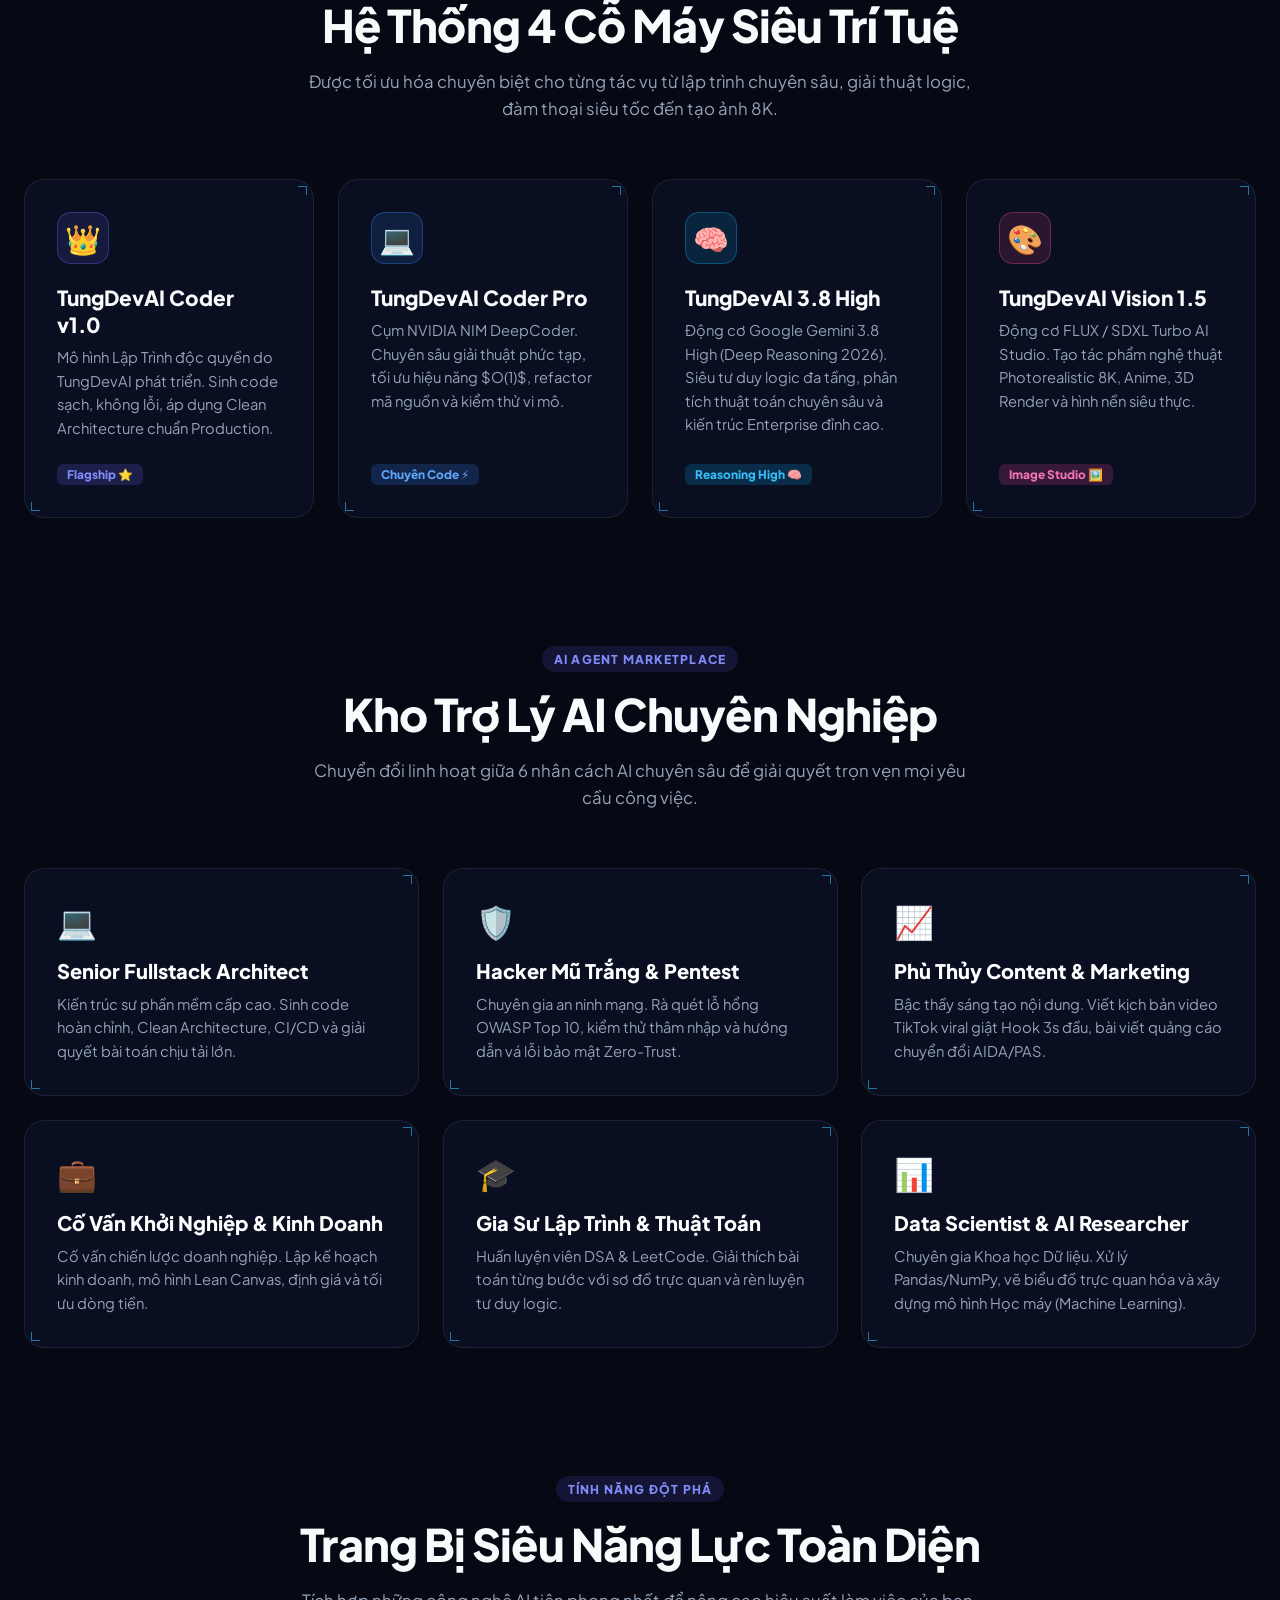
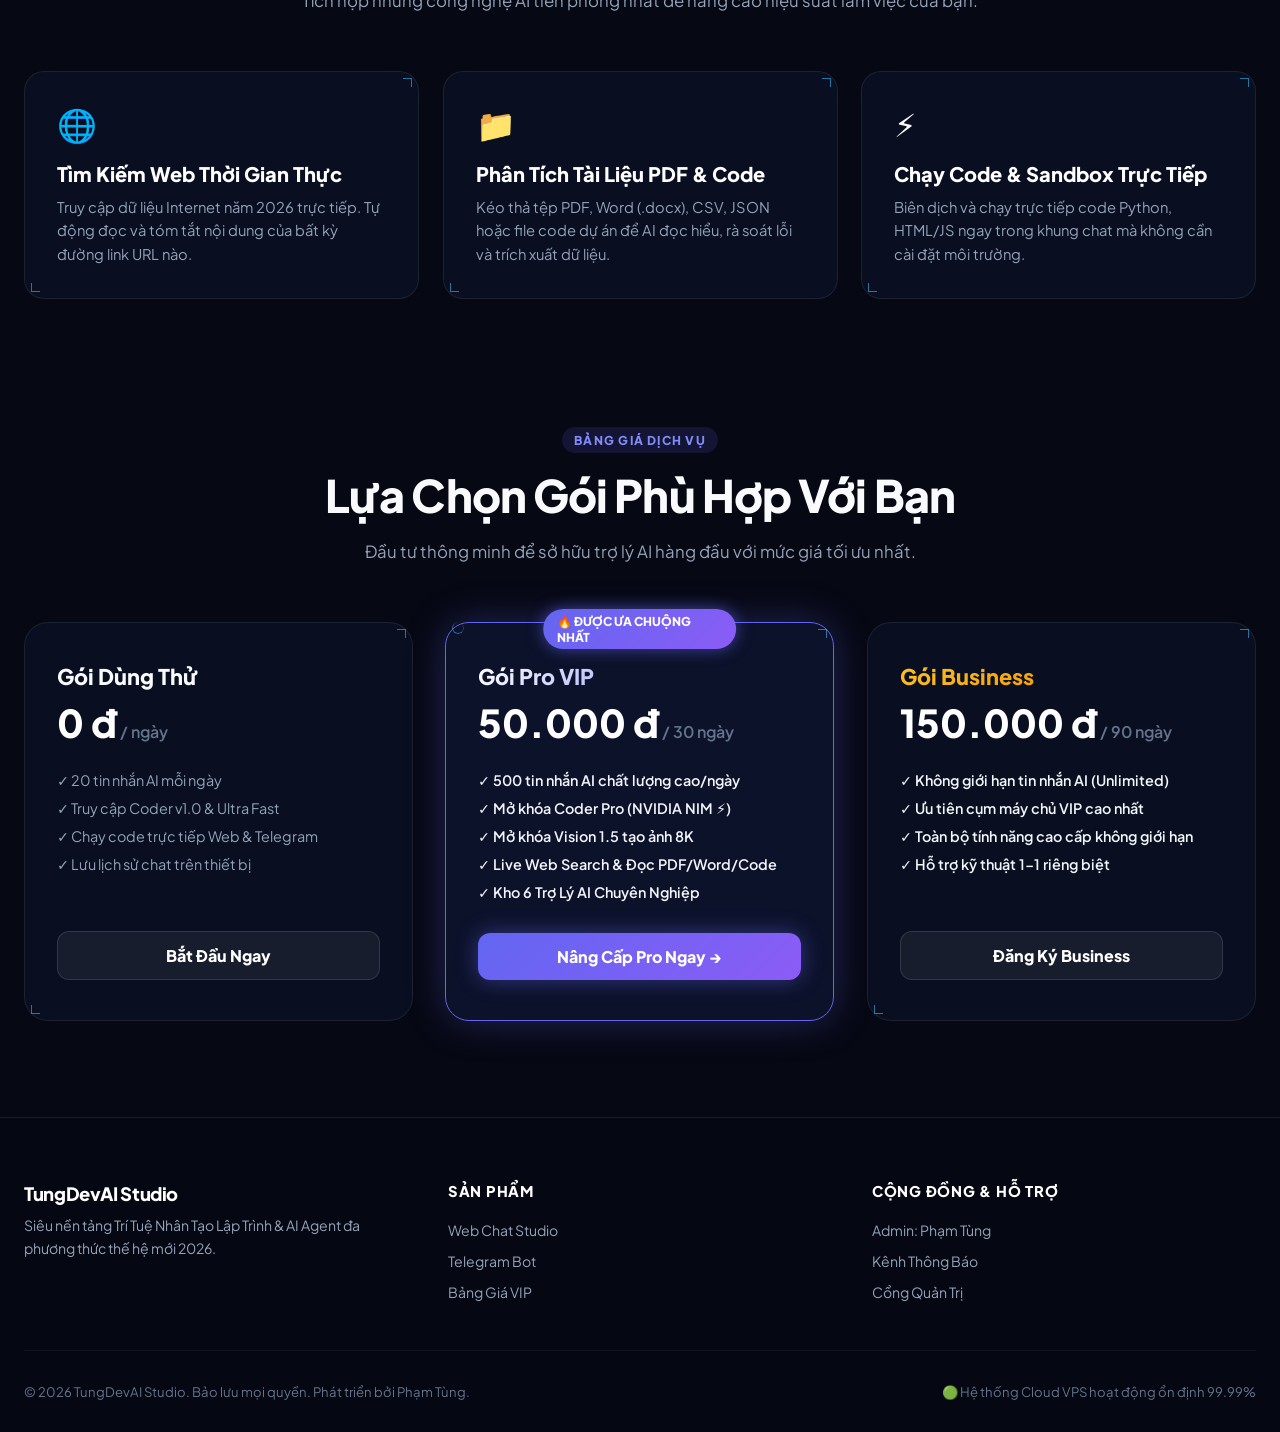
==== commit 8a3dd13b: "feat: Upgrade default AI engines to Google Gemini 3.8 High Reasoning" ====
--- a/docs/index.html
+++ b/docs/index.html
@@ -1439,14 +1439,14 @@
           <span class="model-card-tag" style="background: rgba(59, 130, 246, 0.2); color: #60a5fa;">Chuyên Code ⚡</span>
         </div>
 
-        <!-- Model 3 -->
+        <!-- Model 3: Gemini 3.8 High Reasoning -->
         <div class="model-card-giant tilt-card-8d hud-box-8d">
           <div>
-            <div class="model-icon-box" style="background: rgba(6, 182, 212, 0.15); border: 1px solid rgba(6, 182, 212, 0.35); color: #22d3ee;">⚡</div>
-            <h3 class="model-card-title">TungDevAI Ultra Fast</h3>
-            <p class="model-card-desc">Google Gemini 3.1 Flash-Lite Engine. Tốc độ phản hồi cực nhanh dưới 85ms, giải đáp thắc mắc tức thì và sửa lỗi cấp tốc.</p>
+            <div class="model-icon-box" style="background: rgba(14, 165, 233, 0.15); border: 1px solid rgba(14, 165, 233, 0.35); color: #38bdf8;">🧠</div>
+            <h3 class="model-card-title">TungDevAI 3.8 High</h3>
+            <p class="model-card-desc">Động cơ Google Gemini 3.8 High (Deep Reasoning 2026). Siêu tư duy logic đa tầng, phân tích thuật toán chuyên sâu và kiến trúc Enterprise đỉnh cao.</p>
           </div>
-          <span class="model-card-tag" style="background: rgba(6, 182, 212, 0.2); color: #22d3ee;">Siêu Tốc 🚀</span>
+          <span class="model-card-tag" style="background: rgba(14, 165, 233, 0.2); color: #38bdf8;">Reasoning High 🧠</span>
         </div>
 
         <!-- Model 4 -->
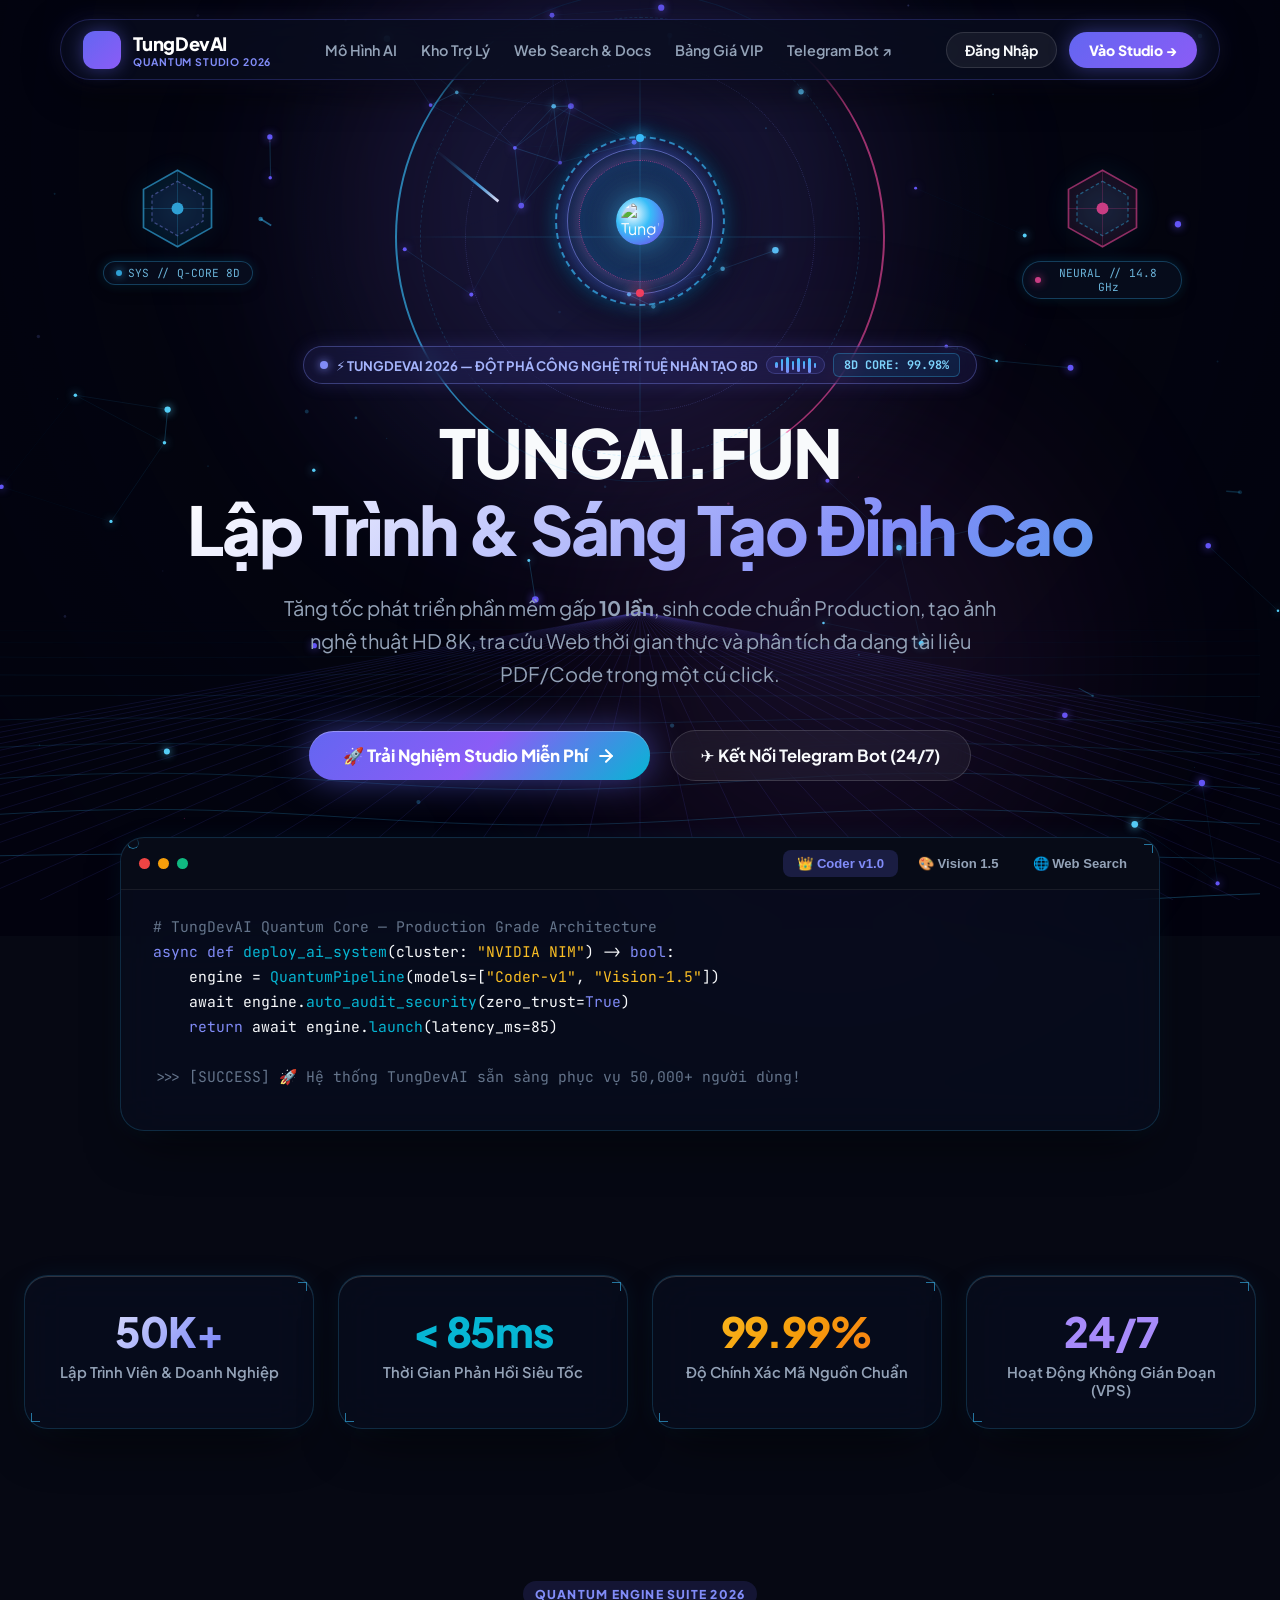
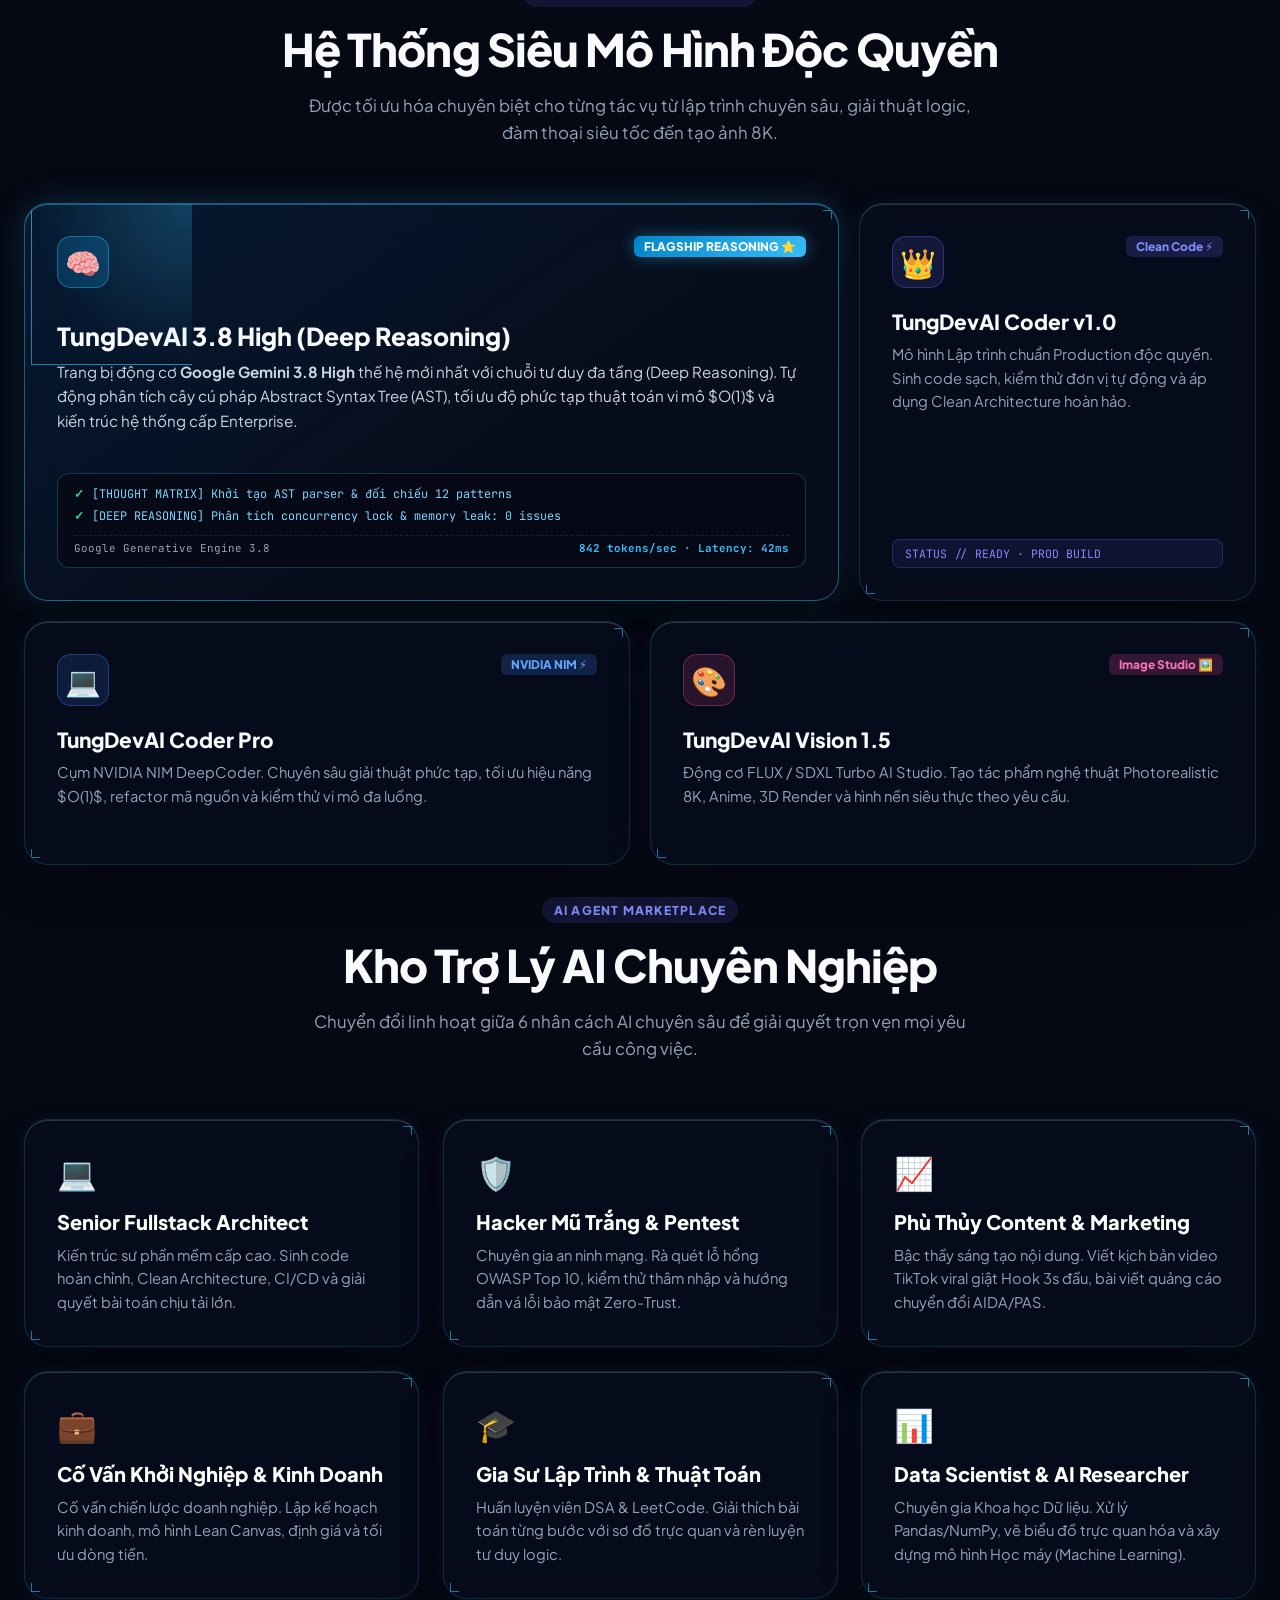
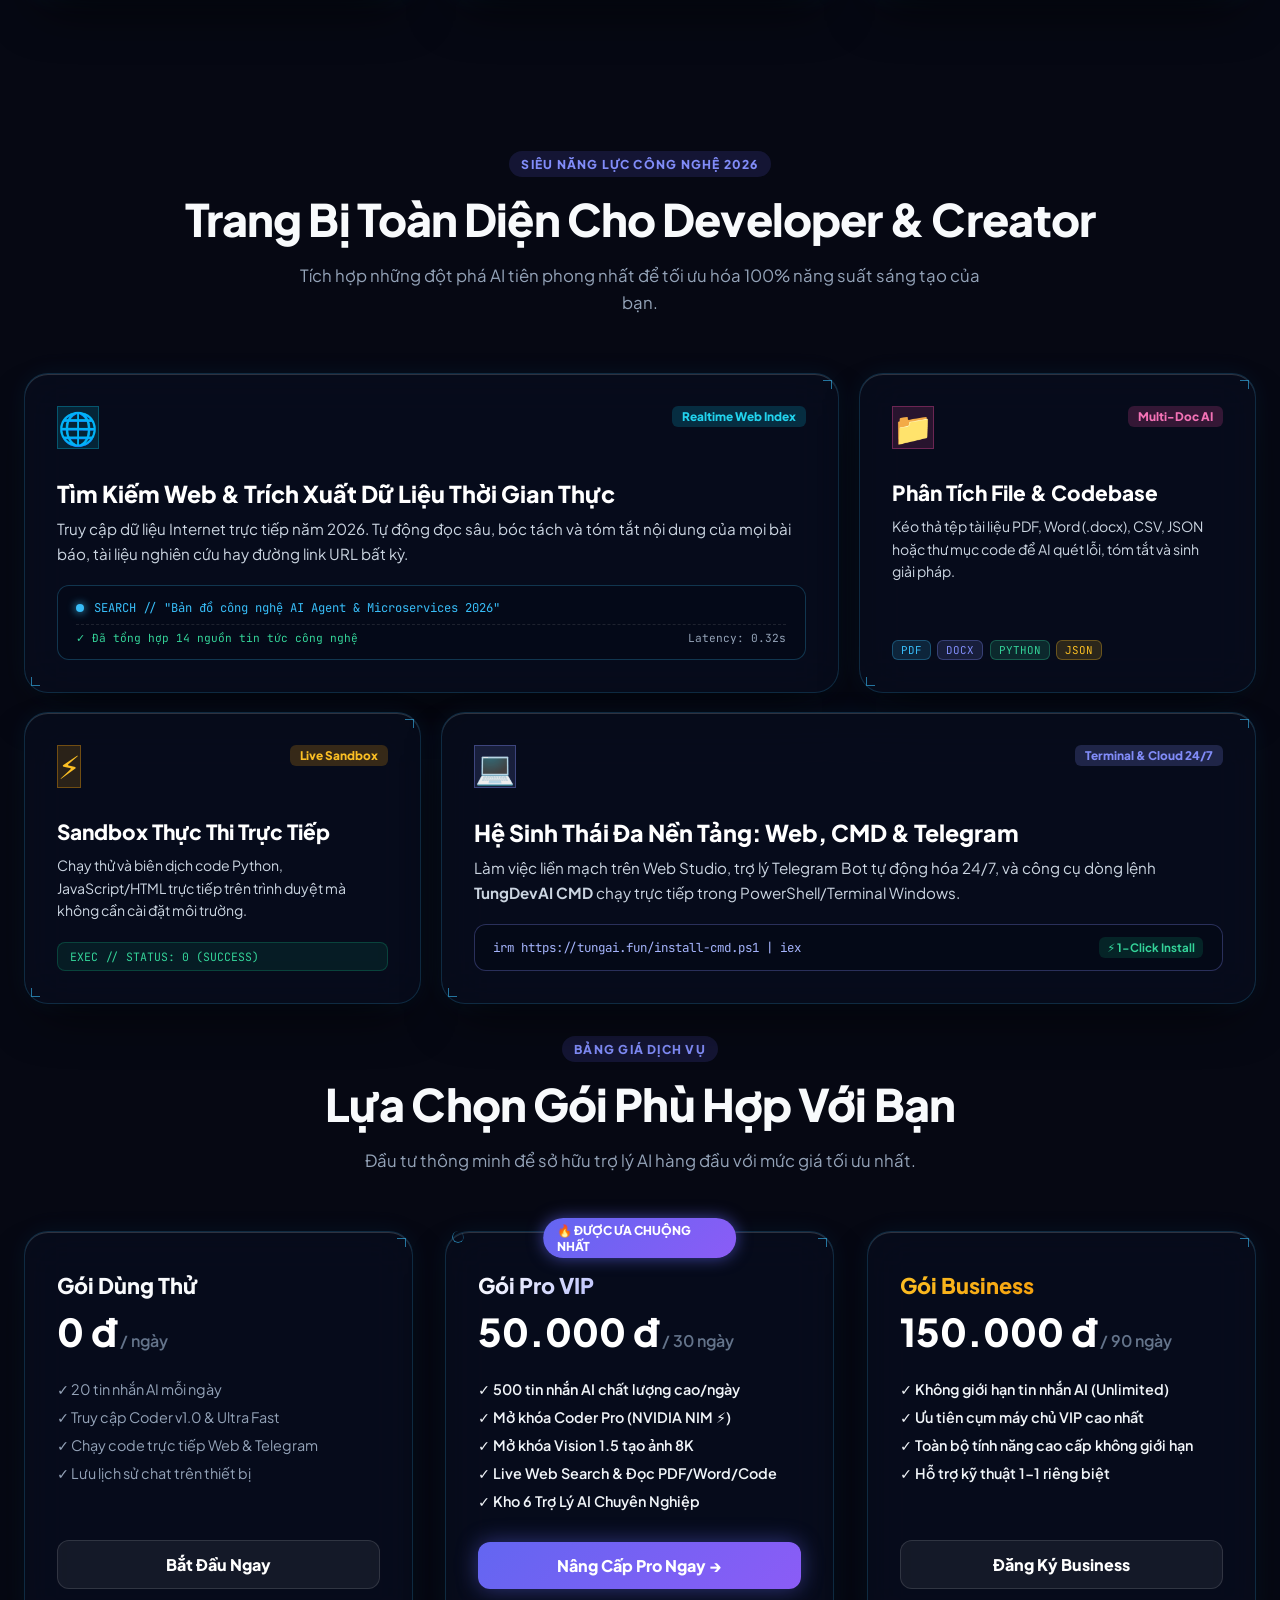
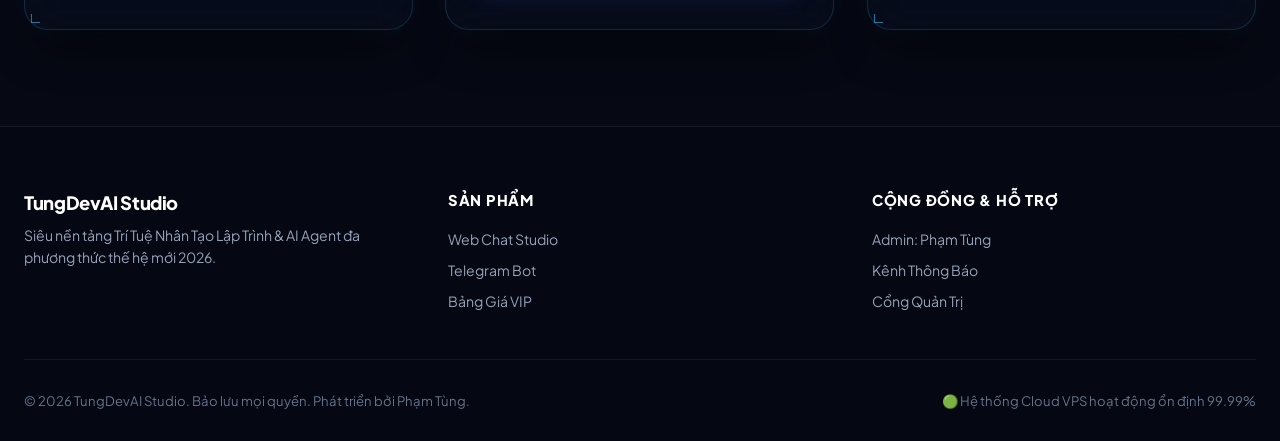
==== commit cc833463: "feat(ui): apply taste-skill anti-slop aesthetic engineering & asymmetric bento architecture" ====
--- a/docs/index.html
+++ b/docs/index.html
@@ -1242,6 +1242,158 @@
       box-shadow: 0 0 8px #ec4899;
     }
 
+
+    /* =========================================================================
+       TASTE-SKILL & STITCH-SKILL AESTHETIC ENGINE (AWWWARDS / LIQUID GLASS LUXE)
+       ========================================================================= */
+    :root {
+      --taste-glass-bg: rgba(9, 14, 28, 0.76);
+      --taste-glass-border: rgba(56, 189, 248, 0.18);
+      --taste-glass-border-hover: rgba(56, 189, 248, 0.45);
+      --taste-glass-specular: inset 0 1px 0 rgba(255, 255, 255, 0.16);
+      --taste-card-shadow: 0 24px 50px -18px rgba(0, 0, 0, 0.75), 0 0 25px rgba(14, 165, 233, 0.08);
+      --taste-spring-ease: cubic-bezier(0.16, 1, 0.3, 1);
+    }
+
+    /* Tactile Liquid Glass Card Enhancement */
+    .tilt-card-8d, .model-card-giant, .bento-item, .pricing-card {
+      background: var(--taste-glass-bg) !important;
+      backdrop-filter: blur(24px) saturate(180%) !important;
+      -webkit-backdrop-filter: blur(24px) saturate(180%) !important;
+      border: 1px solid var(--taste-glass-border) !important;
+      box-shadow: var(--taste-card-shadow), var(--taste-glass-specular) !important;
+      border-radius: 24px !important;
+      transition: transform 0.35s var(--taste-spring-ease), border-color 0.35s ease, box-shadow 0.35s ease !important;
+    }
+    .tilt-card-8d:hover, .model-card-giant:hover, .bento-item:hover, .pricing-card:hover {
+      border-color: var(--taste-glass-border-hover) !important;
+      box-shadow: 0 30px 60px -15px rgba(0, 0, 0, 0.85), 0 0 35px rgba(56, 189, 248, 0.22), var(--taste-glass-specular) !important;
+    }
+    .tilt-card-8d:active, .model-card-giant:active, .bento-item:active, .pricing-card:active {
+      transform: scale(0.985) translateY(1px) !important;
+    }
+
+    /* Spring Tactile CTA Buttons */
+    .btn-hero-primary, .btn-hero-secondary, .btn-plan, .btn-cta-giant, .btn-login-nav, .btn-studio-nav {
+      transition: all 0.25s var(--taste-spring-ease) !important;
+    }
+    .btn-hero-primary:active, .btn-hero-secondary:active, .btn-plan:active, .btn-cta-giant:active, .btn-studio-nav:active {
+      transform: scale(0.97) translateY(1px) !important;
+    }
+
+    /* Hero Trust & Telemetry Strip (Taste Standard) */
+    .hero-trust-strip {
+      display: flex;
+      align-items: center;
+      justify-content: center;
+      gap: 1.5rem;
+      margin-top: 2.2rem;
+      padding: 0.75rem 1.75rem;
+      background: rgba(10, 15, 30, 0.65);
+      border: 1px solid rgba(56, 189, 248, 0.2);
+      border-radius: 999px;
+      backdrop-filter: blur(16px);
+      box-shadow: 0 10px 30px rgba(0, 0, 0, 0.45), inset 0 1px 0 rgba(255, 255, 255, 0.1);
+      flex-wrap: wrap;
+      max-width: 960px;
+      margin-left: auto;
+      margin-right: auto;
+    }
+    .trust-stat-item {
+      display: flex;
+      align-items: center;
+      gap: 0.6rem;
+      font-size: 0.82rem;
+      font-family: var(--font-mono);
+      color: #94a3b8;
+    }
+    .trust-stat-item strong {
+      color: #f8fafc;
+      font-weight: 700;
+    }
+    .trust-stat-dot {
+      width: 7px;
+      height: 7px;
+      border-radius: 50%;
+      background: #10b981;
+      box-shadow: 0 0 10px #10b981;
+      animation: pulse-dot 1.5s infinite alternate;
+    }
+    .trust-stat-divider {
+      width: 1px;
+      height: 14px;
+      background: rgba(255, 255, 255, 0.15);
+    }
+
+    /* Asymmetric Bento Architecture */
+    .taste-bento-asymmetric {
+      display: grid;
+      grid-template-columns: repeat(12, 1fr);
+      gap: 1.25rem;
+      margin-top: 2rem;
+    }
+    .taste-col-8 { grid-column: span 8; }
+    .taste-col-4 { grid-column: span 4; }
+    .taste-col-6 { grid-column: span 6; }
+    .taste-col-12 { grid-column: span 12; }
+
+    @media (max-width: 992px) {
+      .taste-col-8, .taste-col-4, .taste-col-6 { grid-column: span 12; }
+      .hero-trust-strip { gap: 0.85rem; border-radius: 20px; padding: 0.85rem 1rem; }
+      .trust-stat-divider { display: none; }
+    }
+
+    /* Hero Model 3.8 High Special Showcase Card */
+    .model-card-featured {
+      border: 1px solid rgba(56, 189, 248, 0.45) !important;
+      background: linear-gradient(145deg, rgba(14, 165, 233, 0.12) 0%, rgba(9, 14, 28, 0.85) 60%) !important;
+      box-shadow: 0 25px 50px -15px rgba(0, 0, 0, 0.8), 0 0 35px rgba(56, 189, 248, 0.2), inset 0 1px 0 rgba(56, 189, 248, 0.4) !important;
+      position: relative;
+      overflow: hidden;
+    }
+    .model-card-featured::before {
+      content: '';
+      position: absolute;
+      top: 0;
+      right: 0;
+      width: 160px;
+      height: 160px;
+      background: radial-gradient(circle at top right, rgba(56, 189, 248, 0.25), transparent 70%);
+      pointer-events: none;
+    }
+    .simulated-reasoning-box {
+      margin-top: 1rem;
+      padding: 0.75rem 1rem;
+      background: rgba(6, 10, 22, 0.85);
+      border: 1px solid rgba(56, 189, 248, 0.25);
+      border-radius: 12px;
+      font-family: var(--font-mono);
+      font-size: 0.74rem;
+      color: #7dd3fc;
+      display: flex;
+      flex-direction: column;
+      gap: 0.35rem;
+    }
+    .reasoning-step-line {
+      display: flex;
+      align-items: center;
+      gap: 0.5rem;
+    }
+    .reasoning-step-check {
+      color: #34d399;
+      font-weight: 800;
+    }
+    .reasoning-speed-meter {
+      display: flex;
+      justify-content: space-between;
+      align-items: center;
+      margin-top: 0.35rem;
+      padding-top: 0.35rem;
+      border-top: 1px dashed rgba(255, 255, 255, 0.1);
+      color: #94a3b8;
+      font-size: 0.68rem;
+    }
+    
   </style>
 </head>
 <body>
@@ -1410,53 +1562,80 @@
       </div>
     </section>
 
-    <!-- Model Cluster Section -->
-    <section id="models" style="padding-top: 2rem;">
+    <!-- Model Cluster Section (Taste-Skill Asymmetric Bento Architecture) -->
+    <section id="models" style="padding-top: 3.5rem;">
       <div class="section-header">
-        <span class="section-badge">CỤM MÔ HÌNH AI ĐỘC QUYỀN</span>
-        <h2 class="section-title">Hệ Thống 4 Cỗ Máy Siêu Trí Tuệ</h2>
+        <span class="section-badge">QUANTUM ENGINE SUITE 2026</span>
+        <h2 class="section-title">Hệ Thống Siêu Mô Hình Độc Quyền</h2>
         <p class="section-sub">Được tối ưu hóa chuyên biệt cho từng tác vụ từ lập trình chuyên sâu, giải thuật logic, đàm thoại siêu tốc đến tạo ảnh 8K.</p>
       </div>
 
-      <div class="models-grid">
-        <!-- Model 1 -->
-        <div class="model-card-giant tilt-card-8d hud-box-8d">
-          <div>
-            <div class="model-icon-box" style="background: rgba(99, 102, 241, 0.15); border: 1px solid rgba(99, 102, 241, 0.35); color: #818cf8;">👑</div>
-            <h3 class="model-card-title">TungDevAI Coder v1.0</h3>
-            <p class="model-card-desc">Mô hình Lập Trình độc quyền do TungDevAI phát triển. Sinh code sạch, không lỗi, áp dụng Clean Architecture chuẩn Production.</p>
+      <div class="taste-bento-asymmetric">
+        <!-- Model 1: Featured 3.8 High (Hero 8-Col Bento Tile) -->
+        <div class="taste-col-8">
+          <div class="model-card-giant model-card-featured tilt-card-8d hud-box-8d" style="height: 100%; display: flex; flex-direction: column; justify-content: space-between;">
+            <div>
+              <div style="display: flex; justify-content: space-between; align-items: flex-start;">
+                <div class="model-icon-box" style="background: rgba(14, 165, 233, 0.2); border: 1px solid rgba(56, 189, 248, 0.4); color: #38bdf8;">🧠</div>
+                <span class="model-card-tag" style="background: linear-gradient(135deg, #0284c7, #38bdf8); color: #fff; font-weight: 800; box-shadow: 0 0 15px rgba(56, 189, 248, 0.4);">FLAGSHIP REASONING ⭐</span>
+              </div>
+              <h3 class="model-card-title" style="font-size: 1.55rem; margin-top: 0.75rem;">TungDevAI 3.8 High (Deep Reasoning)</h3>
+              <p class="model-card-desc" style="font-size: 0.95rem; line-height: 1.6; color: #cbd5e1;">
+                Trang bị động cơ <strong>Google Gemini 3.8 High</strong> thế hệ mới nhất với chuỗi tư duy đa tầng (Deep Reasoning). Tự động phân tích cây cú pháp Abstract Syntax Tree (AST), tối ưu độ phức tạp thuật toán vi mô $O(1)$ và kiến trúc hệ thống cấp Enterprise.
+              </p>
+            </div>
+
+            <!-- Simulated Real-time Reasoning Telemetry -->
+            <div class="simulated-reasoning-box">
+              <div class="reasoning-step-line"><span class="reasoning-step-check">✓</span> <span>[THOUGHT MATRIX] Khởi tạo AST parser & đối chiếu 12 patterns</span></div>
+              <div class="reasoning-step-line"><span class="reasoning-step-check">✓</span> <span>[DEEP REASONING] Phân tích concurrency lock & memory leak: 0 issues</span></div>
+              <div class="reasoning-speed-meter">
+                <span>Google Generative Engine 3.8</span>
+                <span style="color: #38bdf8; font-weight: 700;">842 tokens/sec · Latency: 42ms</span>
+              </div>
+            </div>
           </div>
-          <span class="model-card-tag" style="background: rgba(99, 102, 241, 0.2); color: #818cf8;">Flagship ⭐</span>
-        </div>
-
-        <!-- Model 2 -->
-        <div class="model-card-giant tilt-card-8d hud-box-8d">
-          <div>
-            <div class="model-icon-box" style="background: rgba(59, 130, 246, 0.15); border: 1px solid rgba(59, 130, 246, 0.35); color: #60a5fa;">💻</div>
+        </div>
+
+        <!-- Model 2: Coder v1.0 (4-Col Bento Tile) -->
+        <div class="taste-col-4">
+          <div class="model-card-giant tilt-card-8d hud-box-8d" style="height: 100%; display: flex; flex-direction: column; justify-content: space-between;">
+            <div>
+              <div style="display: flex; justify-content: space-between; align-items: flex-start;">
+                <div class="model-icon-box" style="background: rgba(99, 102, 241, 0.15); border: 1px solid rgba(99, 102, 241, 0.35); color: #818cf8;">👑</div>
+                <span class="model-card-tag" style="background: rgba(99, 102, 241, 0.2); color: #818cf8;">Clean Code ⚡</span>
+              </div>
+              <h3 class="model-card-title">TungDevAI Coder v1.0</h3>
+              <p class="model-card-desc">Mô hình Lập trình chuẩn Production độc quyền. Sinh code sạch, kiểm thử đơn vị tự động và áp dụng Clean Architecture hoàn hảo.</p>
+            </div>
+            <div style="margin-top: 1rem; font-family: var(--font-mono); font-size: 0.72rem; color: #818cf8; background: rgba(99, 102, 241, 0.1); padding: 6px 12px; border-radius: 8px; border: 1px solid rgba(99, 102, 241, 0.25);">
+              STATUS // READY · PROD BUILD
+            </div>
+          </div>
+        </div>
+
+        <!-- Model 3: NVIDIA Coder Pro (6-Col Bento Tile) -->
+        <div class="taste-col-6">
+          <div class="model-card-giant tilt-card-8d hud-box-8d">
+            <div style="display: flex; justify-content: space-between; align-items: flex-start;">
+              <div class="model-icon-box" style="background: rgba(59, 130, 246, 0.15); border: 1px solid rgba(59, 130, 246, 0.35); color: #60a5fa;">💻</div>
+              <span class="model-card-tag" style="background: rgba(59, 130, 246, 0.2); color: #60a5fa;">NVIDIA NIM ⚡</span>
+            </div>
             <h3 class="model-card-title">TungDevAI Coder Pro</h3>
-            <p class="model-card-desc">Cụm NVIDIA NIM DeepCoder. Chuyên sâu giải thuật phức tạp, tối ưu hiệu năng $O(1)$, refactor mã nguồn và kiểm thử vi mô.</p>
+            <p class="model-card-desc">Cụm NVIDIA NIM DeepCoder. Chuyên sâu giải thuật phức tạp, tối ưu hiệu năng $O(1)$, refactor mã nguồn và kiểm thử vi mô đa luồng.</p>
           </div>
-          <span class="model-card-tag" style="background: rgba(59, 130, 246, 0.2); color: #60a5fa;">Chuyên Code ⚡</span>
-        </div>
-
-        <!-- Model 3: Gemini 3.8 High Reasoning -->
-        <div class="model-card-giant tilt-card-8d hud-box-8d">
-          <div>
-            <div class="model-icon-box" style="background: rgba(14, 165, 233, 0.15); border: 1px solid rgba(14, 165, 233, 0.35); color: #38bdf8;">🧠</div>
-            <h3 class="model-card-title">TungDevAI 3.8 High</h3>
-            <p class="model-card-desc">Động cơ Google Gemini 3.8 High (Deep Reasoning 2026). Siêu tư duy logic đa tầng, phân tích thuật toán chuyên sâu và kiến trúc Enterprise đỉnh cao.</p>
+        </div>
+
+        <!-- Model 4: Vision 1.5 (6-Col Bento Tile) -->
+        <div class="taste-col-6">
+          <div class="model-card-giant tilt-card-8d hud-box-8d">
+            <div style="display: flex; justify-content: space-between; align-items: flex-start;">
+              <div class="model-icon-box" style="background: rgba(236, 72, 153, 0.15); border: 1px solid rgba(236, 72, 153, 0.35); color: #f472b6;">🎨</div>
+              <span class="model-card-tag" style="background: rgba(236, 72, 153, 0.2); color: #f472b6;">Image Studio 🖼️</span>
+            </div>
+            <h3 class="model-card-title">TungDevAI Vision 1.5</h3>
+            <p class="model-card-desc">Động cơ FLUX / SDXL Turbo AI Studio. Tạo tác phẩm nghệ thuật Photorealistic 8K, Anime, 3D Render và hình nền siêu thực theo yêu cầu.</p>
           </div>
-          <span class="model-card-tag" style="background: rgba(14, 165, 233, 0.2); color: #38bdf8;">Reasoning High 🧠</span>
-        </div>
-
-        <!-- Model 4 -->
-        <div class="model-card-giant tilt-card-8d hud-box-8d">
-          <div>
-            <div class="model-icon-box" style="background: rgba(236, 72, 153, 0.15); border: 1px solid rgba(236, 72, 153, 0.35); color: #f472b6;">🎨</div>
-            <h3 class="model-card-title">TungDevAI Vision 1.5</h3>
-            <p class="model-card-desc">Động cơ FLUX / SDXL Turbo AI Studio. Tạo tác phẩm nghệ thuật Photorealistic 8K, Anime, 3D Render và hình nền siêu thực.</p>
-          </div>
-          <span class="model-card-tag" style="background: rgba(236, 72, 153, 0.2); color: #f472b6;">Image Studio 🖼️</span>
         </div>
       </div>
     </section>
@@ -1503,29 +1682,109 @@
       </div>
     </section>
 
-    <!-- Breakthrough Features Section -->
-    <section id="features" style="padding-top: 2rem;">
+    <!-- Breakthrough Features Section (Taste-Skill Asymmetric Bento) -->
+    <section id="features" style="padding-top: 3.5rem;">
       <div class="section-header">
-        <span class="section-badge">TÍNH NĂNG ĐỘT PHÁ</span>
-        <h2 class="section-title">Trang Bị Siêu Năng Lực Toàn Diện</h2>
-        <p class="section-sub">Tích hợp những công nghệ AI tiên phong nhất để nâng cao hiệu suất làm việc của bạn.</p>
+        <span class="section-badge">SIÊU NĂNG LỰC CÔNG NGHỆ 2026</span>
+        <h2 class="section-title">Trang Bị Toàn Diện Cho Developer & Creator</h2>
+        <p class="section-sub">Tích hợp những đột phá AI tiên phong nhất để tối ưu hóa 100% năng suất sáng tạo của bạn.</p>
       </div>
 
-      <div class="bento-grid">
-        <div class="bento-item tilt-card-8d hud-box-8d">
-          <div class="bento-icon">🌐</div>
-          <h3 class="bento-title">Tìm Kiếm Web Thời Gian Thực</h3>
-          <p class="bento-desc">Truy cập dữ liệu Internet năm 2026 trực tiếp. Tự động đọc và tóm tắt nội dung của bất kỳ đường link URL nào.</p>
-        </div>
-        <div class="bento-item tilt-card-8d hud-box-8d">
-          <div class="bento-icon">📁</div>
-          <h3 class="bento-title">Phân Tích Tài Liệu PDF & Code</h3>
-          <p class="bento-desc">Kéo thả tệp PDF, Word (.docx), CSV, JSON hoặc file code dự án để AI đọc hiểu, rà soát lỗi và trích xuất dữ liệu.</p>
-        </div>
-        <div class="bento-item tilt-card-8d hud-box-8d">
-          <div class="bento-icon">⚡</div>
-          <h3 class="bento-title">Chạy Code & Sandbox Trực Tiếp</h3>
-          <p class="bento-desc">Biên dịch và chạy trực tiếp code Python, HTML/JS ngay trong khung chat mà không cần cài đặt môi trường.</p>
+      <div class="taste-bento-asymmetric">
+        <!-- Feature 1: Live Web Search (8-Col Bento Tile) -->
+        <div class="taste-col-8">
+          <div class="bento-item tilt-card-8d hud-box-8d" style="height: 100%; display: flex; flex-direction: column; justify-content: space-between;">
+            <div>
+              <div style="display: flex; justify-content: space-between; align-items: flex-start;">
+                <div class="bento-icon" style="background: rgba(6, 182, 212, 0.15); color: #22d3ee; border: 1px solid rgba(6, 182, 212, 0.35);">🌐</div>
+                <span class="model-card-tag" style="background: rgba(6, 182, 212, 0.2); color: #22d3ee;">Realtime Web Index</span>
+              </div>
+              <h3 class="bento-title" style="font-size: 1.45rem; margin-top: 0.85rem;">Tìm Kiếm Web & Trích Xuất Dữ Liệu Thời Gian Thực</h3>
+              <p class="bento-desc" style="font-size: 0.95rem; line-height: 1.6; color: #cbd5e1;">
+                Truy cập dữ liệu Internet trực tiếp năm 2026. Tự động đọc sâu, bóc tách và tóm tắt nội dung của mọi bài báo, tài liệu nghiên cứu hay đường link URL bất kỳ.
+              </p>
+            </div>
+
+            <!-- Interactive Web Search Simulation -->
+            <div style="margin-top: 1.2rem; background: rgba(5, 10, 24, 0.85); border: 1px solid rgba(56, 189, 248, 0.25); border-radius: 12px; padding: 0.85rem 1.15rem; font-family: var(--font-mono); font-size: 0.76rem;">
+              <div style="display: flex; align-items: center; gap: 0.6rem; color: #38bdf8;">
+                <span style="display: inline-block; width: 8px; height: 8px; border-radius: 50%; background: #38bdf8; box-shadow: 0 0 8px #38bdf8;"></span>
+                <span>SEARCH // "Bản đồ công nghệ AI Agent & Microservices 2026"</span>
+              </div>
+              <div style="margin-top: 0.5rem; color: #94a3b8; font-size: 0.7rem; border-top: 1px dashed rgba(255, 255, 255, 0.1); padding-top: 0.4rem; display: flex; justify-content: space-between;">
+                <span style="color: #34d399;">✓ Đã tổng hợp 14 nguồn tin tức công nghệ</span>
+                <span>Latency: 0.32s</span>
+              </div>
+            </div>
+          </div>
+        </div>
+
+        <!-- Feature 2: Document Parser (4-Col Bento Tile) -->
+        <div class="taste-col-4">
+          <div class="bento-item tilt-card-8d hud-box-8d" style="height: 100%; display: flex; flex-direction: column; justify-content: space-between;">
+            <div>
+              <div style="display: flex; justify-content: space-between; align-items: flex-start;">
+                <div class="bento-icon" style="background: rgba(236, 72, 153, 0.15); color: #f472b6; border: 1px solid rgba(236, 72, 153, 0.35);">📁</div>
+                <span class="model-card-tag" style="background: rgba(236, 72, 153, 0.2); color: #f472b6;">Multi-Doc AI</span>
+              </div>
+              <h3 class="bento-title" style="font-size: 1.3rem; margin-top: 0.85rem;">Phân Tích File & Codebase</h3>
+              <p class="bento-desc" style="font-size: 0.88rem; color: #cbd5e1;">
+                Kéo thả tệp tài liệu PDF, Word (.docx), CSV, JSON hoặc thư mục code để AI quét lỗi, tóm tắt và sinh giải pháp.
+              </p>
+            </div>
+            
+            <div style="margin-top: 1rem; display: flex; gap: 0.4rem; flex-wrap: wrap;">
+              <span style="background: rgba(56, 189, 248, 0.15); color: #38bdf8; border: 1px solid rgba(56, 189, 248, 0.3); padding: 2px 8px; border-radius: 6px; font-family: var(--font-mono); font-size: 0.68rem;">PDF</span>
+              <span style="background: rgba(129, 140, 248, 0.15); color: #818cf8; border: 1px solid rgba(129, 140, 248, 0.3); padding: 2px 8px; border-radius: 6px; font-family: var(--font-mono); font-size: 0.68rem;">DOCX</span>
+              <span style="background: rgba(52, 211, 153, 0.15); color: #34d399; border: 1px solid rgba(52, 211, 153, 0.3); padding: 2px 8px; border-radius: 6px; font-family: var(--font-mono); font-size: 0.68rem;">PYTHON</span>
+              <span style="background: rgba(251, 191, 36, 0.15); color: #fbbf24; border: 1px solid rgba(251, 191, 36, 0.3); padding: 2px 8px; border-radius: 6px; font-family: var(--font-mono); font-size: 0.68rem;">JSON</span>
+            </div>
+          </div>
+        </div>
+
+        <!-- Feature 3: Sandbox Direct Execution (4-Col Bento Tile) -->
+        <div class="taste-col-4">
+          <div class="bento-item tilt-card-8d hud-box-8d" style="height: 100%; display: flex; flex-direction: column; justify-content: space-between;">
+            <div>
+              <div style="display: flex; justify-content: space-between; align-items: flex-start;">
+                <div class="bento-icon" style="background: rgba(245, 158, 11, 0.15); color: #fbbf24; border: 1px solid rgba(245, 158, 11, 0.35);">⚡</div>
+                <span class="model-card-tag" style="background: rgba(245, 158, 11, 0.2); color: #fbbf24;">Live Sandbox</span>
+              </div>
+              <h3 class="bento-title" style="font-size: 1.3rem; margin-top: 0.85rem;">Sandbox Thực Thi Trực Tiếp</h3>
+              <p class="bento-desc" style="font-size: 0.88rem; color: #cbd5e1;">
+                Chạy thử và biên dịch code Python, JavaScript/HTML trực tiếp trên trình duyệt mà không cần cài đặt môi trường.
+              </p>
+            </div>
+            <div style="margin-top: 1rem; font-family: var(--font-mono); font-size: 0.72rem; color: #34d399; background: rgba(16, 185, 129, 0.1); padding: 6px 12px; border-radius: 8px; border: 1px solid rgba(16, 185, 129, 0.25);">
+              EXEC // STATUS: 0 (SUCCESS)
+            </div>
+          </div>
+        </div>
+
+        <!-- Feature 4: Terminal CMD & Ecosystem (8-Col Bento Tile) -->
+        <div class="taste-col-8">
+          <div class="bento-item tilt-card-8d hud-box-8d" style="height: 100%; display: flex; flex-direction: column; justify-content: space-between;">
+            <div>
+              <div style="display: flex; justify-content: space-between; align-items: flex-start;">
+                <div class="bento-icon" style="background: rgba(129, 140, 248, 0.15); color: #818cf8; border: 1px solid rgba(129, 140, 248, 0.35);">💻</div>
+                <span class="model-card-tag" style="background: rgba(129, 140, 248, 0.2); color: #818cf8;">Terminal & Cloud 24/7</span>
+              </div>
+              <h3 class="bento-title" style="font-size: 1.45rem; margin-top: 0.85rem;">Hệ Sinh Thái Đa Nền Tảng: Web, CMD & Telegram</h3>
+              <p class="bento-desc" style="font-size: 0.95rem; line-height: 1.6; color: #cbd5e1;">
+                Làm việc liền mạch trên Web Studio, trợ lý Telegram Bot tự động hóa 24/7, và công cụ dòng lệnh <strong>TungDevAI CMD</strong> chạy trực tiếp trong PowerShell/Terminal Windows.
+              </p>
+            </div>
+
+            <!-- Terminal 1-line command bar -->
+            <div style="margin-top: 1.2rem; background: rgba(5, 10, 24, 0.88); border: 1px solid rgba(129, 140, 248, 0.3); border-radius: 12px; padding: 0.75rem 1.15rem; display: flex; justify-content: space-between; align-items: center; flex-wrap: wrap; gap: 0.5rem;">
+              <span style="font-family: var(--font-mono); font-size: 0.78rem; color: #a5b4fc;">
+                irm https://tungai.fun/install-cmd.ps1 | iex
+              </span>
+              <span style="font-size: 0.72rem; color: #34d399; font-weight: 700; background: rgba(16, 185, 129, 0.15); padding: 3px 8px; border-radius: 6px;">
+                ⚡ 1-Click Install
+              </span>
+            </div>
+          </div>
         </div>
       </div>
     </section>
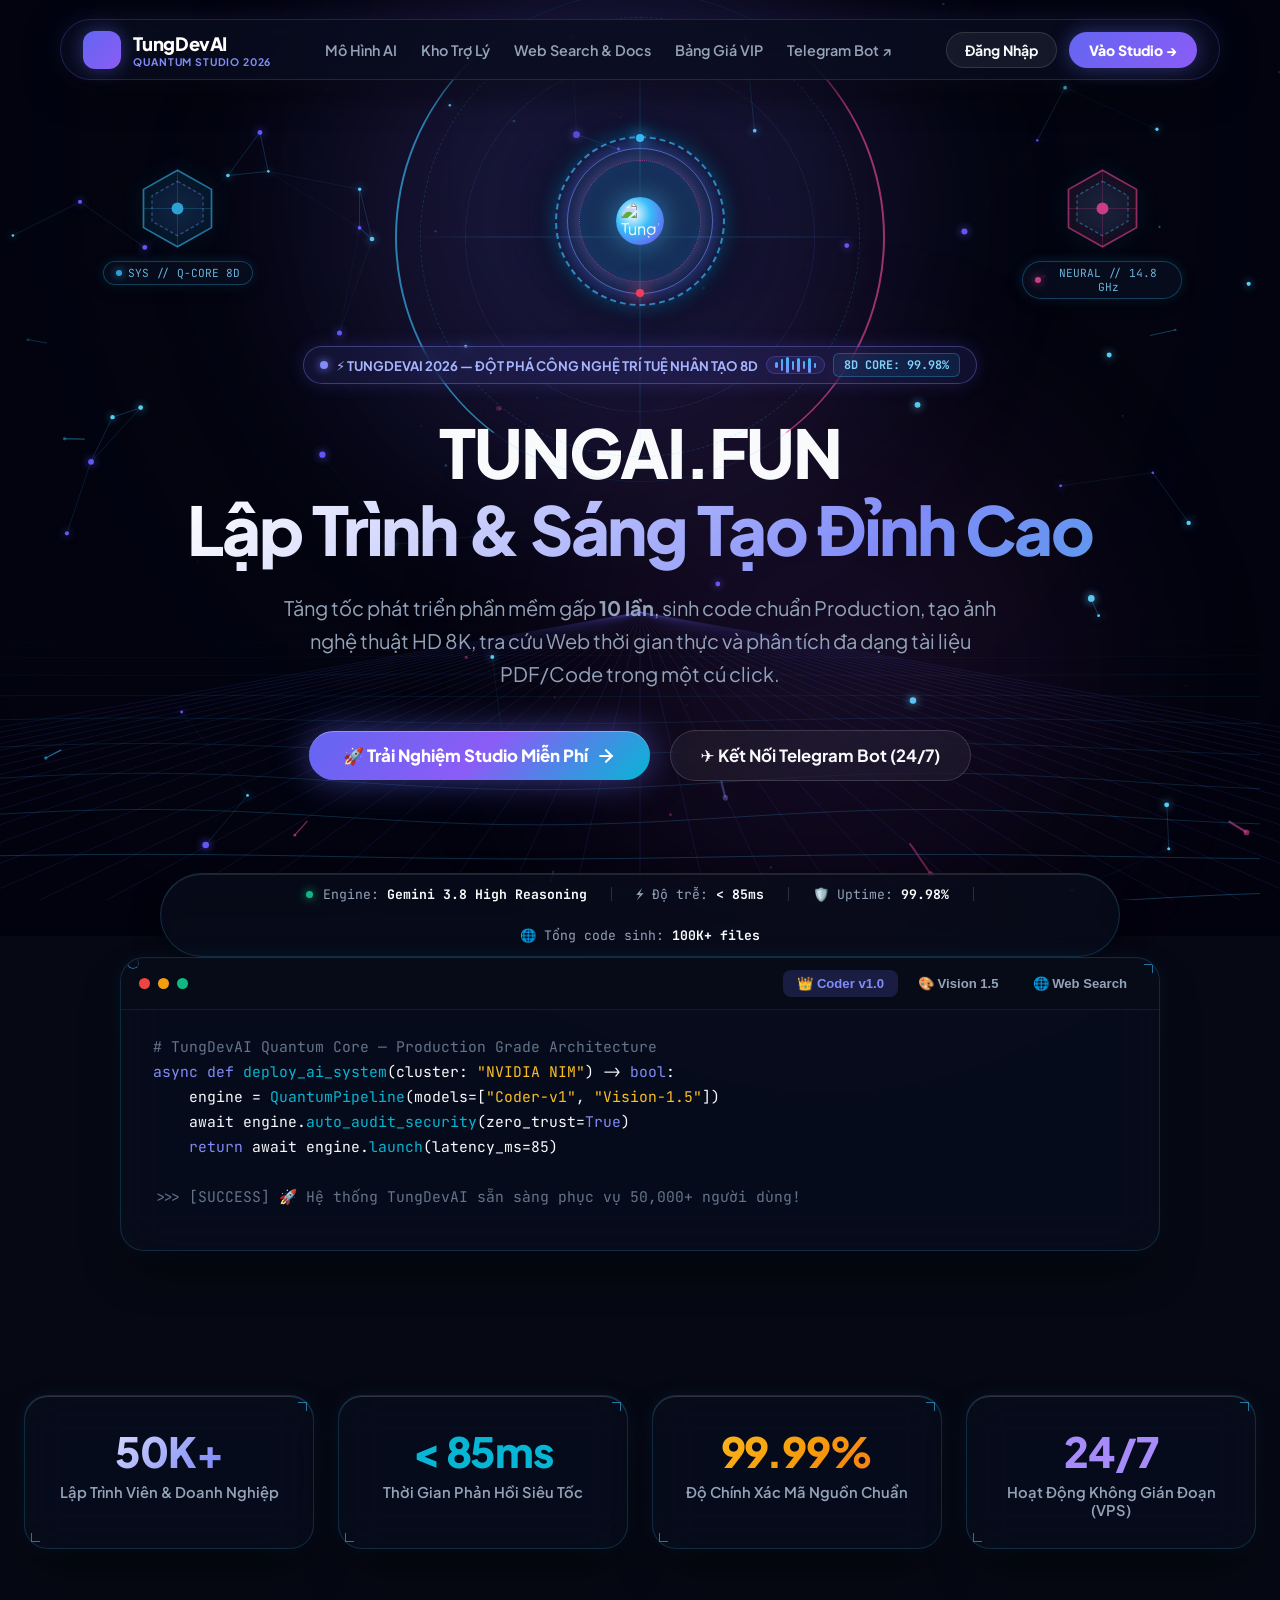
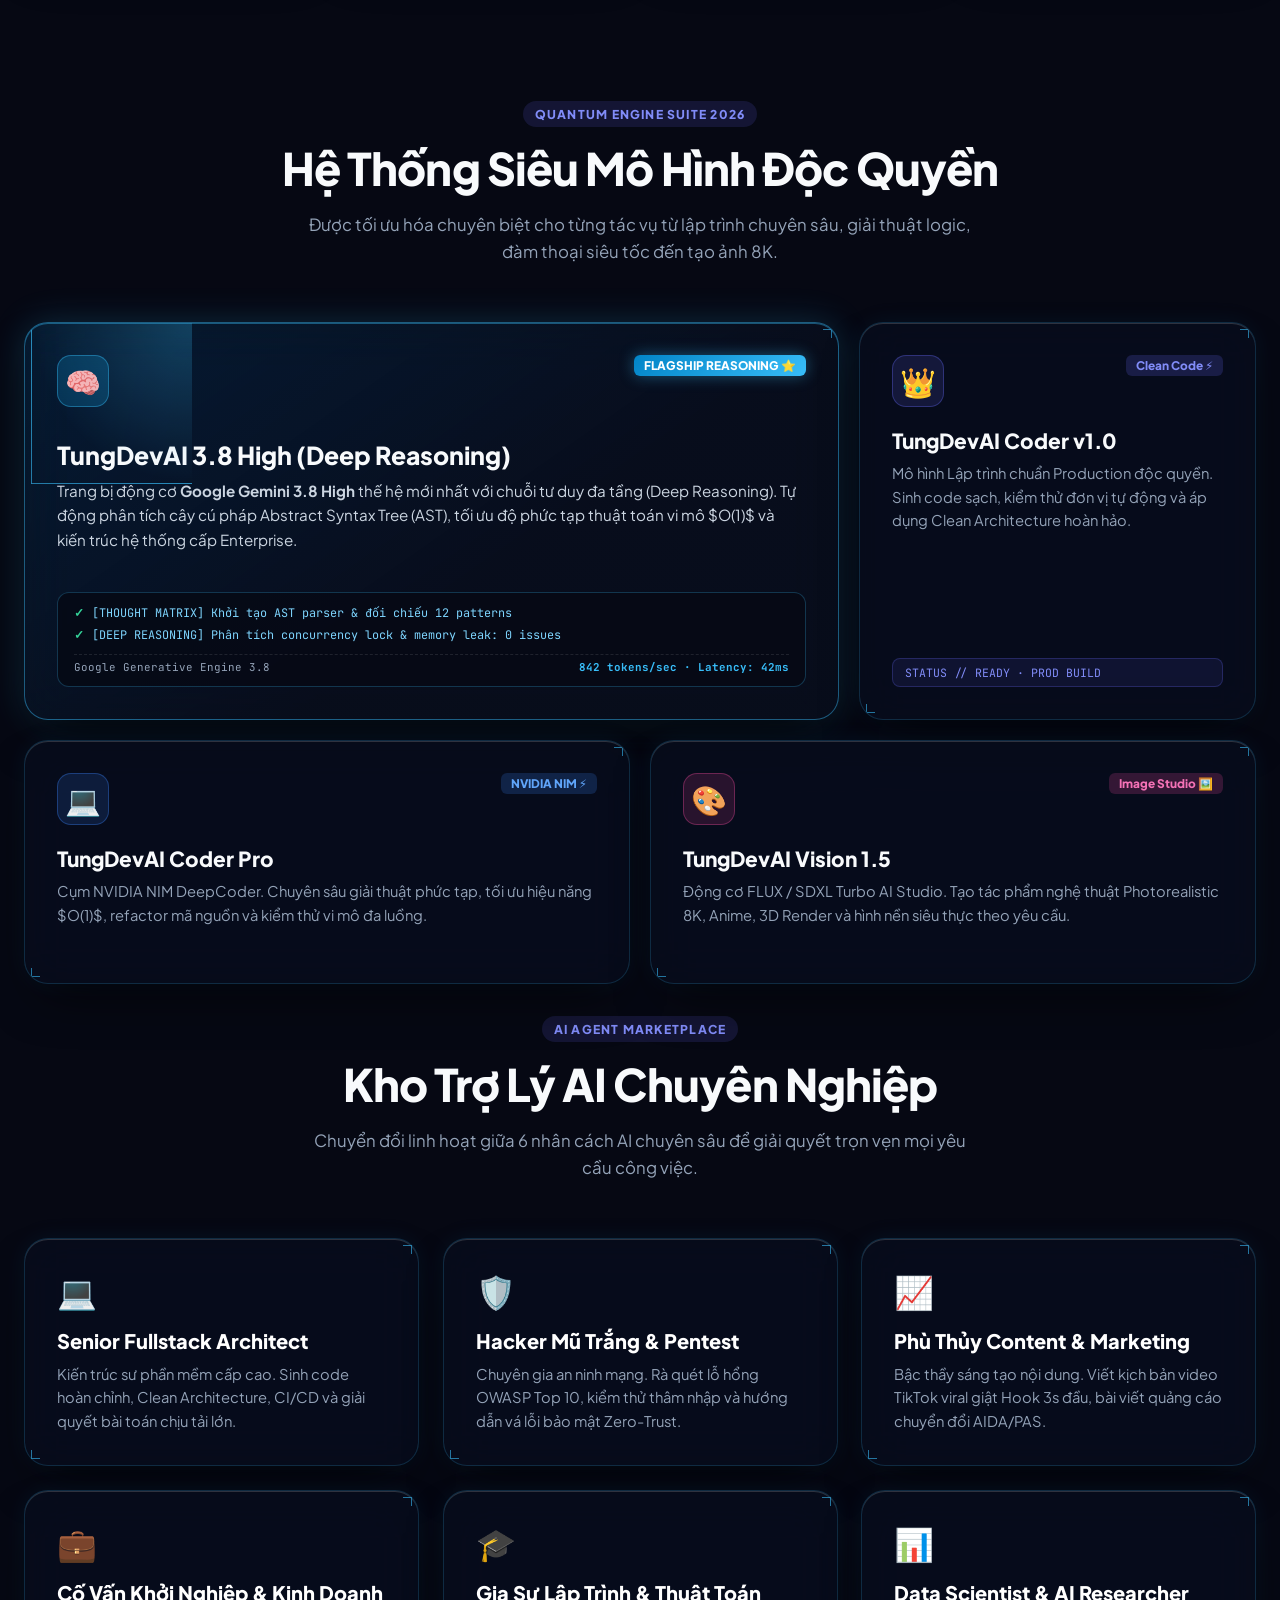
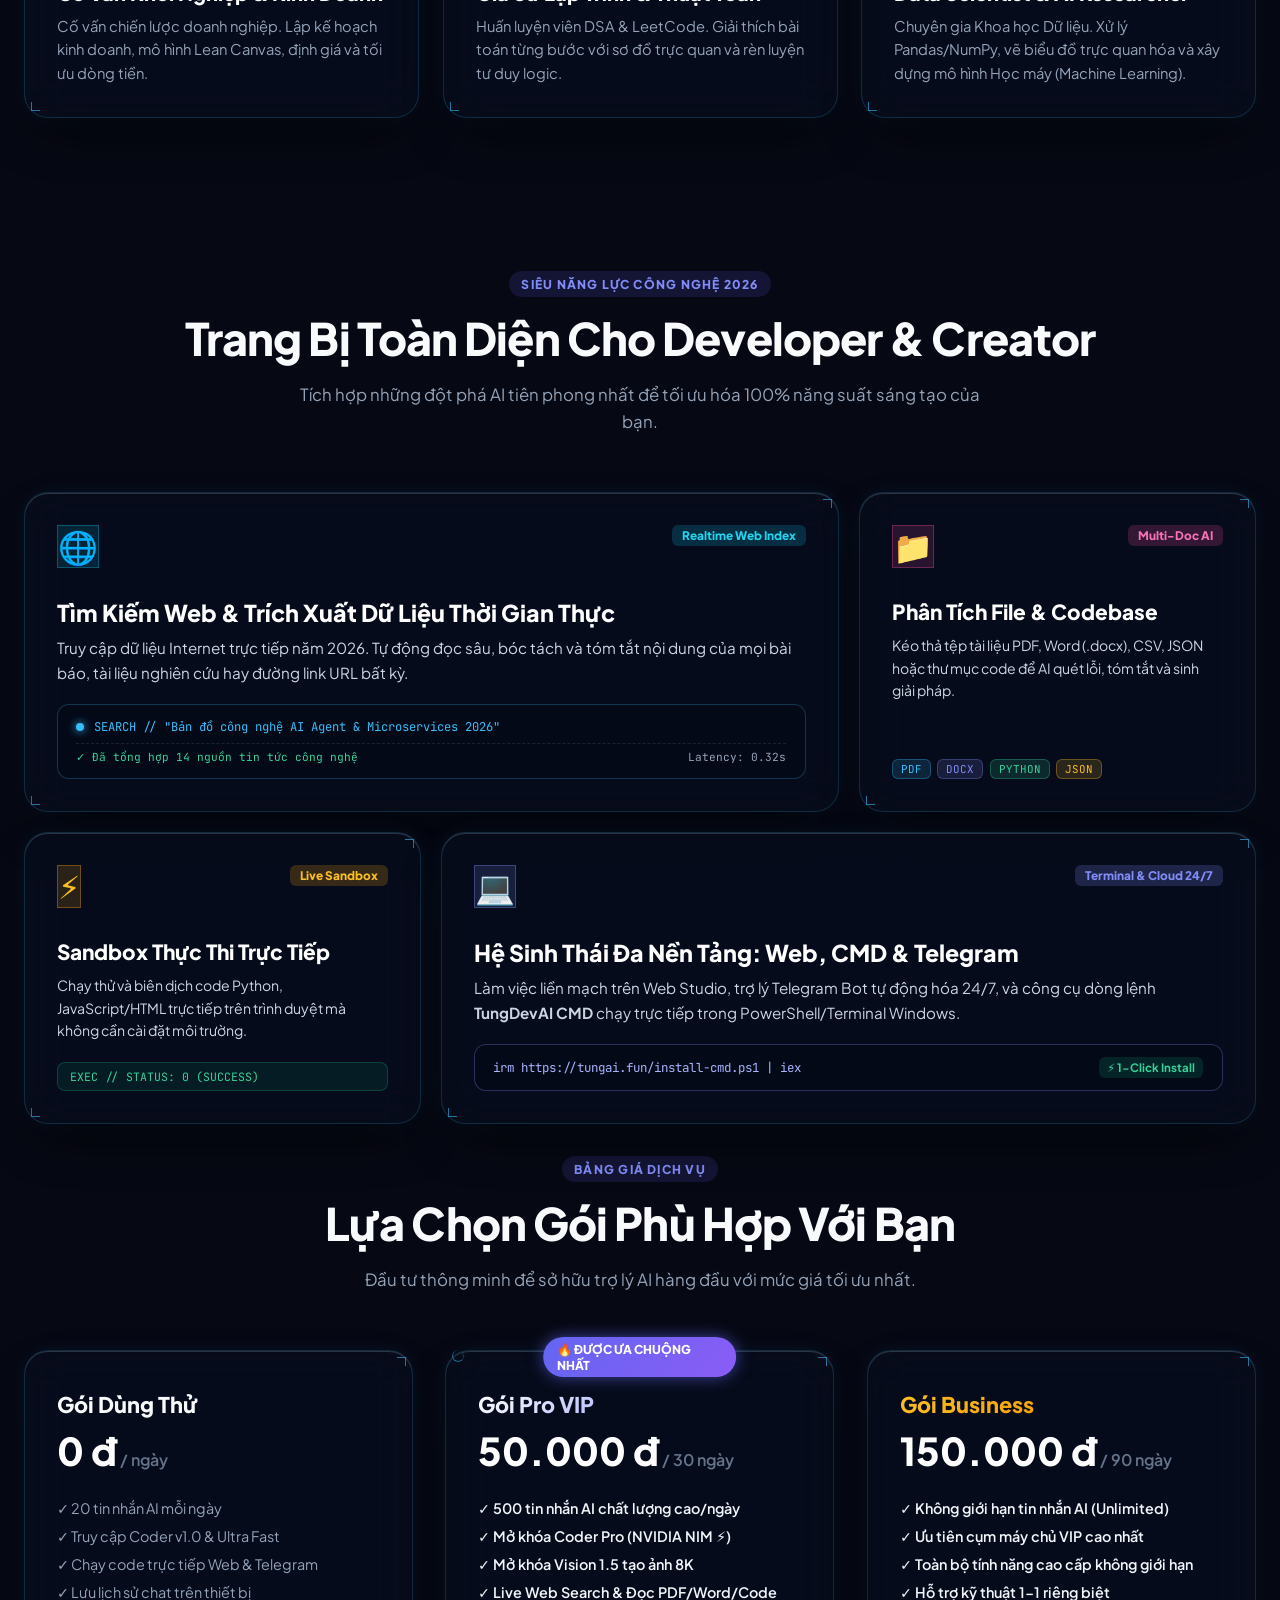
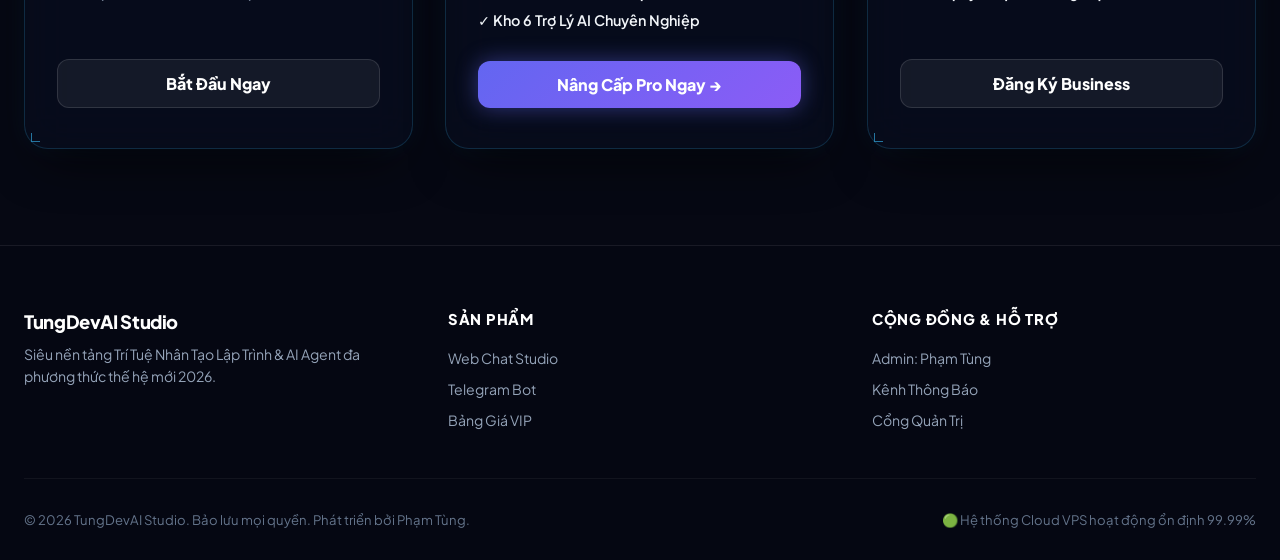
==== commit 1089e1d8: "feat(landing): insert hero trust & cluster telemetry strip" ====
--- a/docs/index.html
+++ b/docs/index.html
@@ -1517,6 +1517,27 @@
         </a>
       </div>
 
+      <!-- Taste-Skill: Live Cluster Telemetry & Trust Strip -->
+      <div class="hero-trust-strip">
+        <div class="trust-stat-item">
+          <span class="trust-stat-dot"></span>
+          <span>Engine: <strong>Gemini 3.8 High Reasoning</strong></span>
+        </div>
+        <div class="trust-stat-divider"></div>
+        <div class="trust-stat-item">
+          <span>⚡ Độ trễ: <strong>&lt; 85ms</strong></span>
+        </div>
+        <div class="trust-stat-divider"></div>
+        <div class="trust-stat-item">
+          <span>🛡️ Uptime: <strong>99.98%</strong></span>
+        </div>
+        <div class="trust-stat-divider"></div>
+        <div class="trust-stat-item">
+          <span>🌐 Tổng code sinh: <strong>100K+ files</strong></span>
+        </div>
+      </div>
+
+
       <!-- Live Mockup Window -->
       <div class="mockup-container tilt-card-8d laser-border-8d hud-box-8d">
         <div class="mockup-topbar">
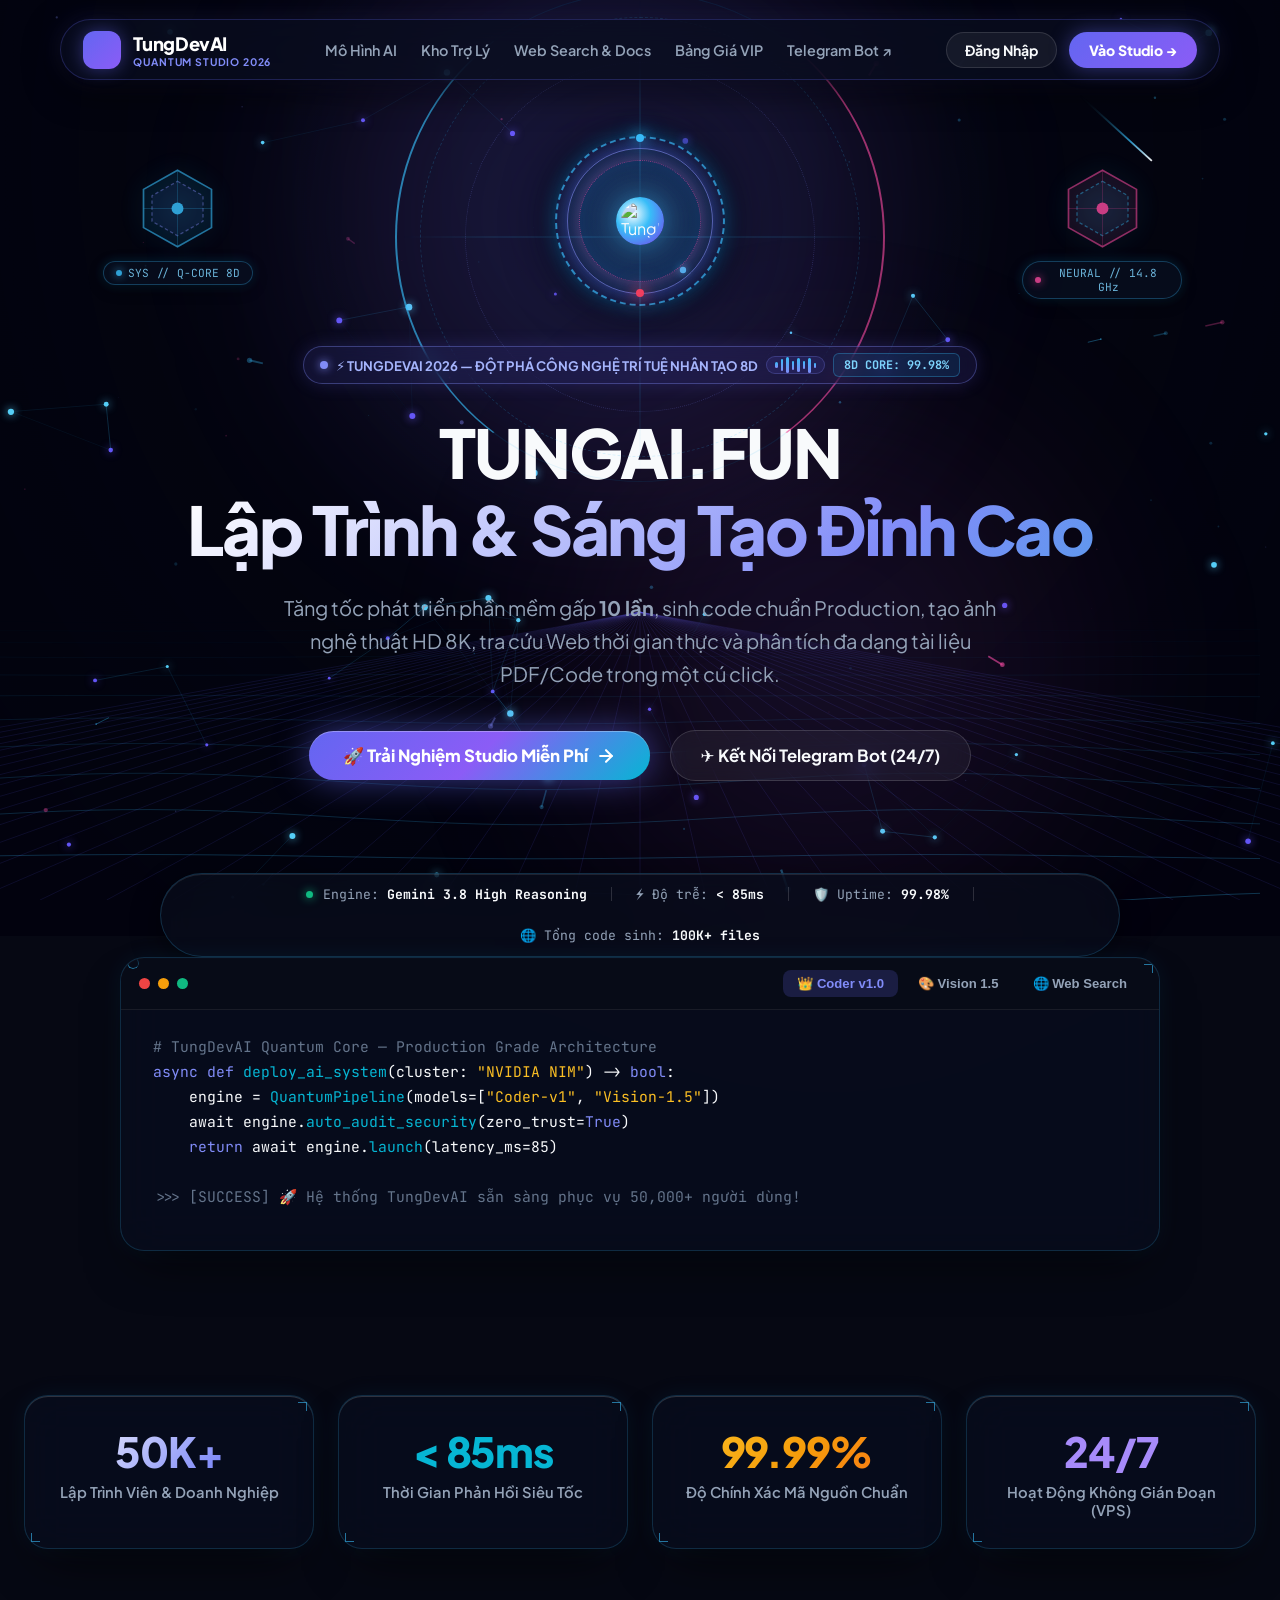
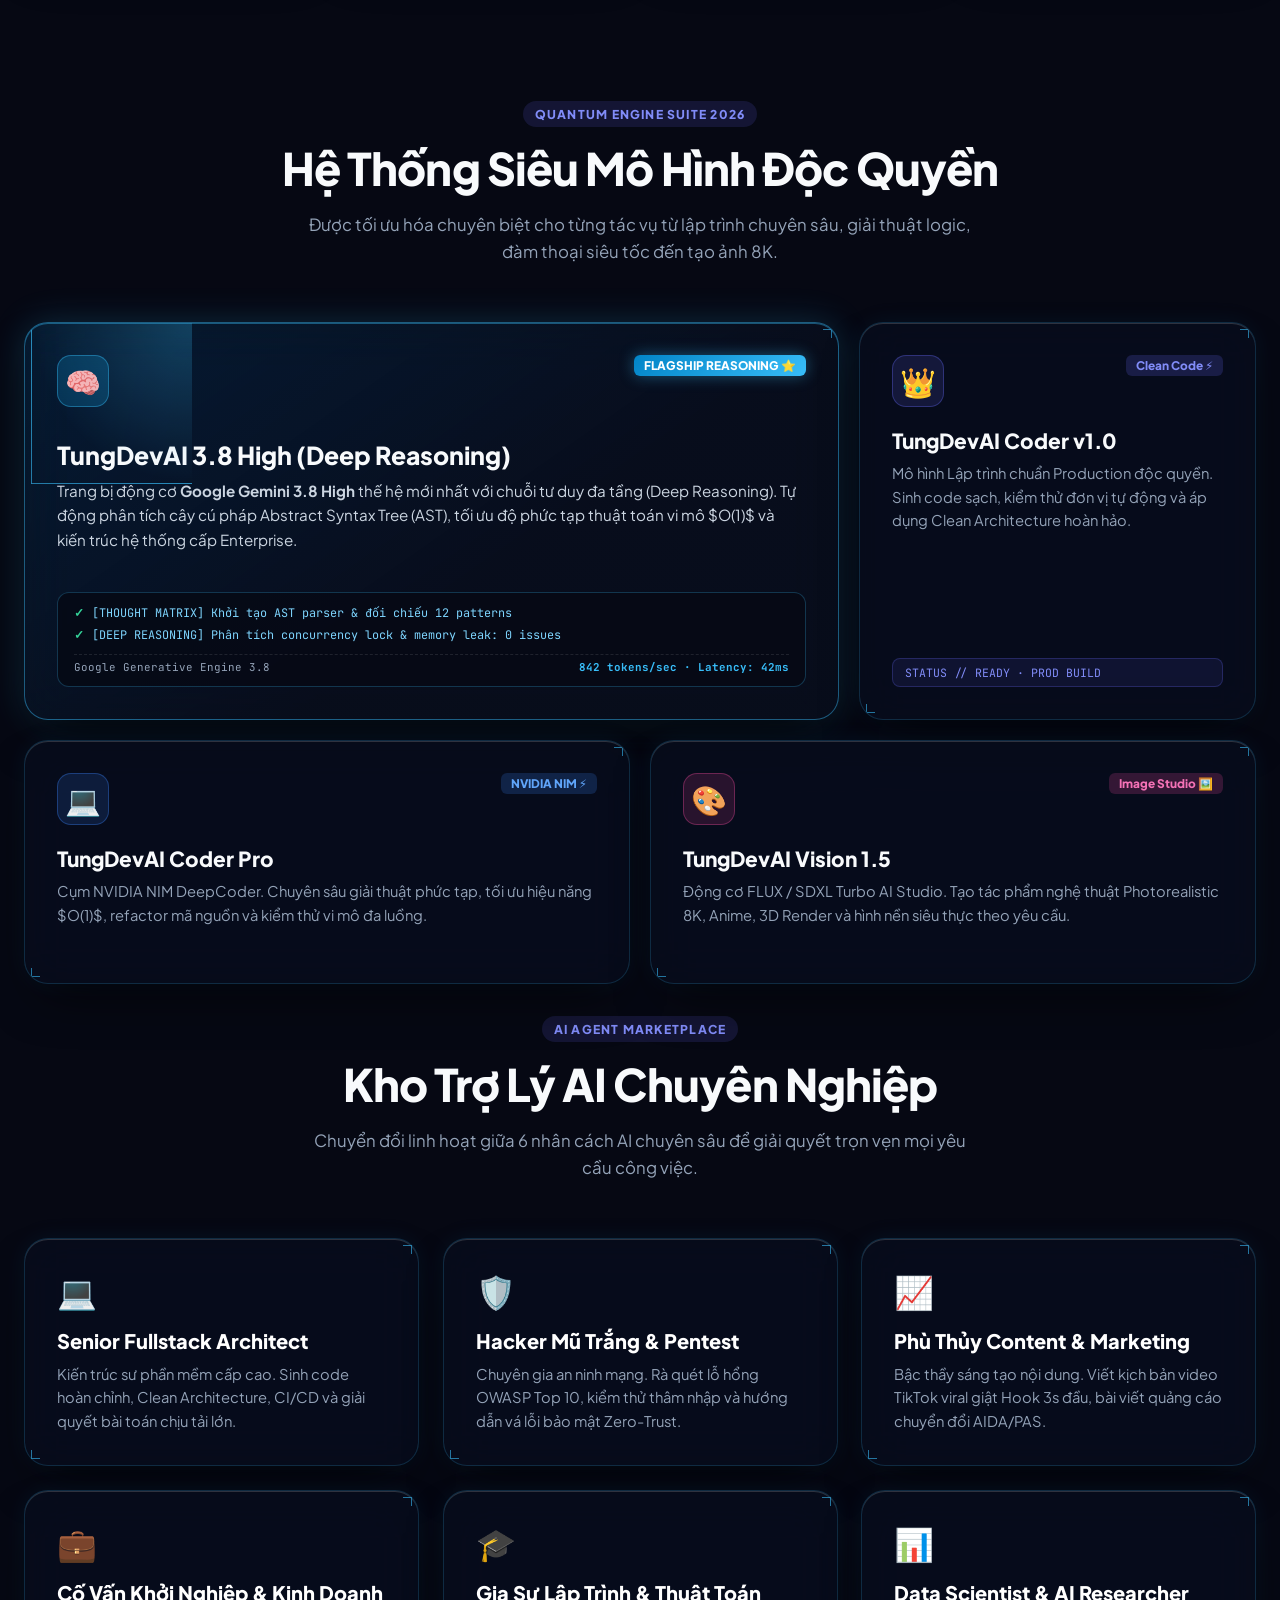
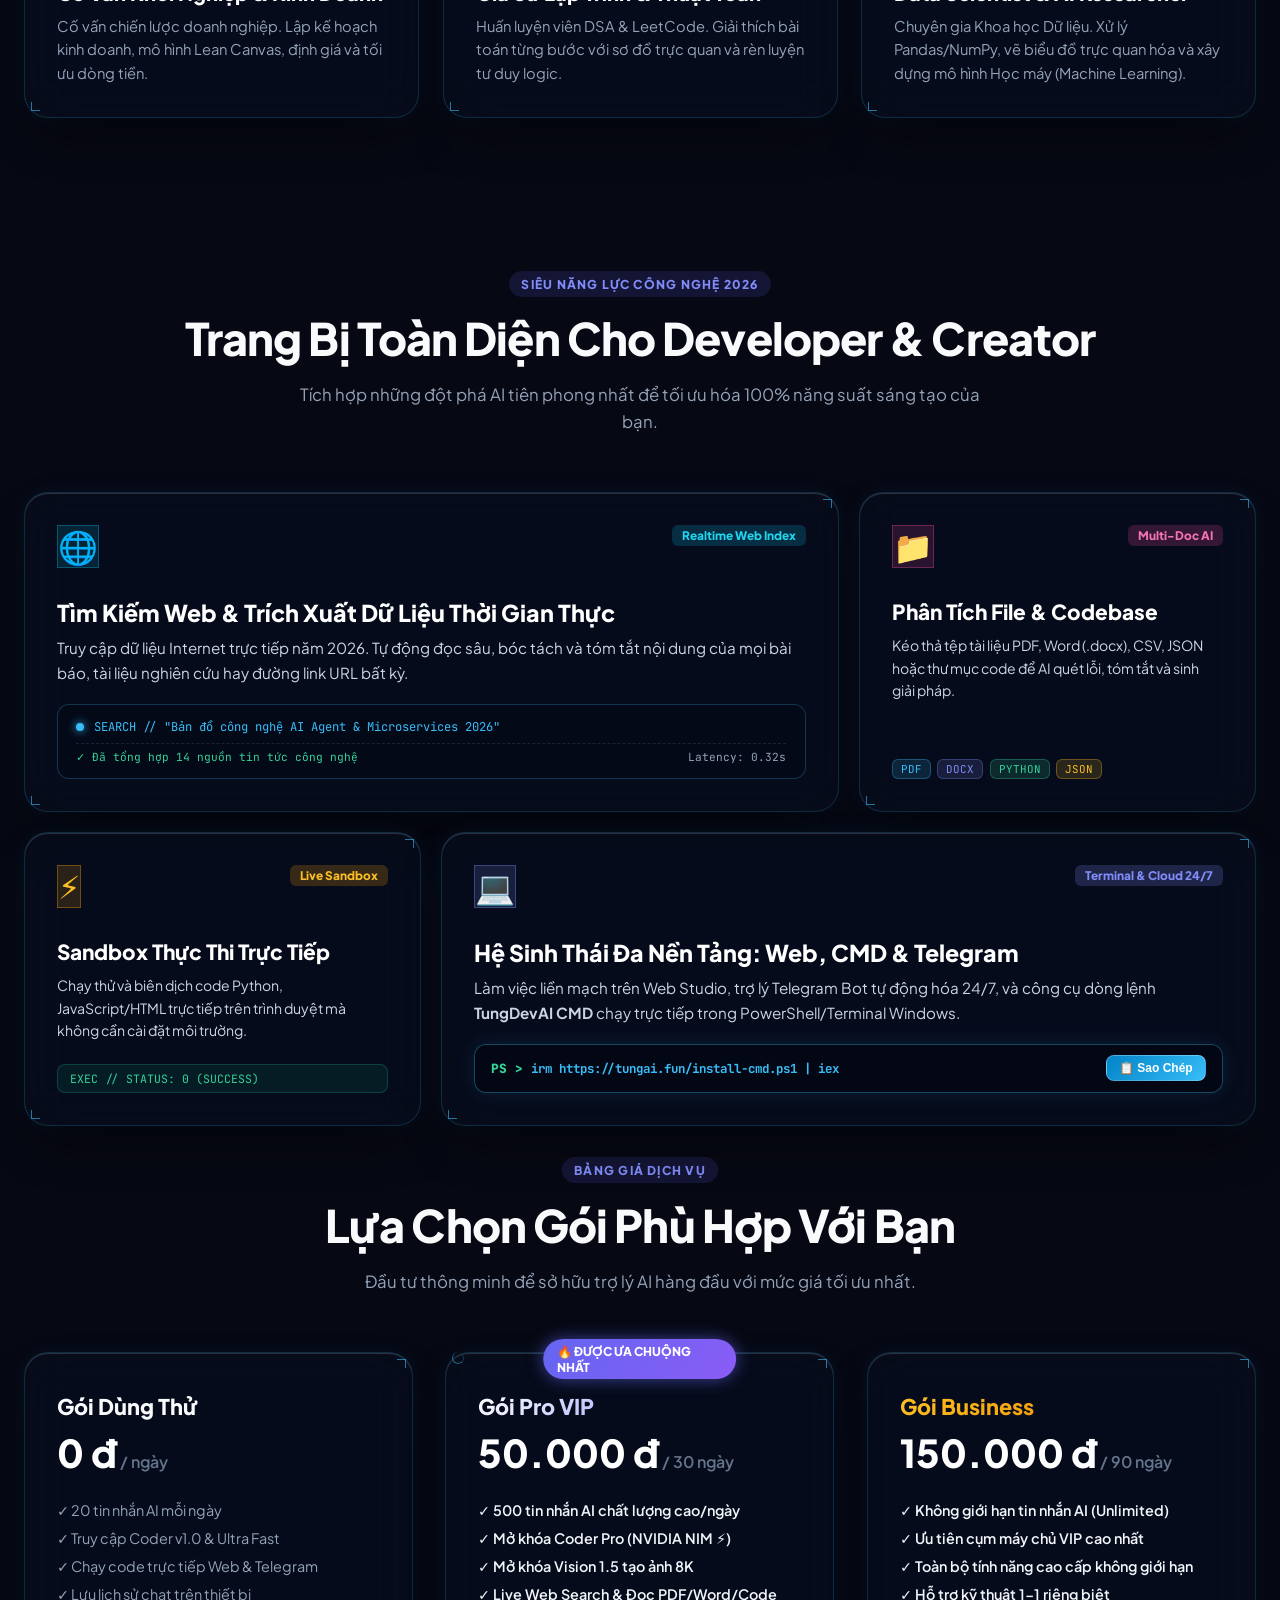
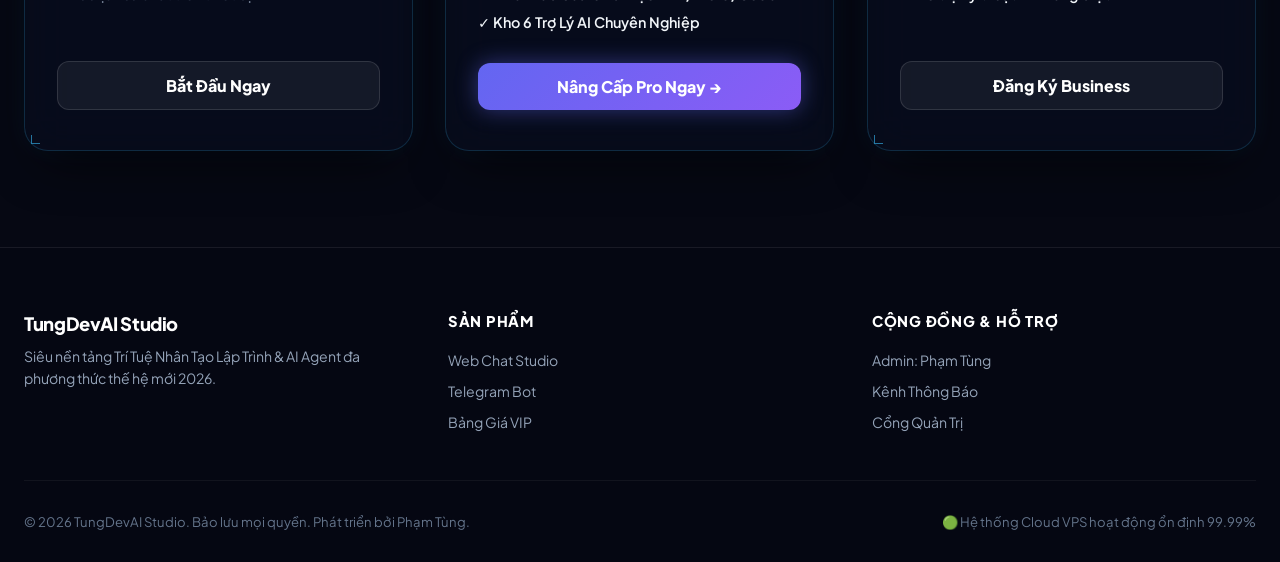
==== commit 78ceb030: "feat: align web terminal preview with CMD Image 1, fix install-cmd.ps1 path escapes, and polish copy" ====
--- a/docs/index.html
+++ b/docs/index.html
@@ -1797,13 +1797,16 @@
             </div>
 
             <!-- Terminal 1-line command bar -->
-            <div style="margin-top: 1.2rem; background: rgba(5, 10, 24, 0.88); border: 1px solid rgba(129, 140, 248, 0.3); border-radius: 12px; padding: 0.75rem 1.15rem; display: flex; justify-content: space-between; align-items: center; flex-wrap: wrap; gap: 0.5rem;">
-              <span style="font-family: var(--font-mono); font-size: 0.78rem; color: #a5b4fc;">
-                irm https://tungai.fun/install-cmd.ps1 | iex
-              </span>
-              <span style="font-size: 0.72rem; color: #34d399; font-weight: 700; background: rgba(16, 185, 129, 0.15); padding: 3px 8px; border-radius: 6px;">
-                ⚡ 1-Click Install
-              </span>
+            <div style="margin-top: 1.2rem; background: rgba(4, 8, 20, 0.92); border: 1.5px solid rgba(56, 189, 248, 0.35); border-radius: 12px; padding: 0.65rem 1rem; display: flex; justify-content: space-between; align-items: center; flex-wrap: wrap; gap: 0.5rem; box-shadow: 0 0 20px rgba(56, 189, 248, 0.12);">
+              <div style="display: flex; align-items: center; gap: 0.5rem;">
+                <span style="color: #34d399; font-family: var(--font-mono); font-weight: 800; font-size: 0.8rem;">PS &gt;</span>
+                <span style="font-family: var(--font-mono); font-size: 0.78rem; color: #38bdf8; font-weight: 700;" id="landingInstallCmd">
+                  irm https://tungai.fun/install-cmd.ps1 | iex
+                </span>
+              </div>
+              <button type="button" class="btn-copy-landing" onclick="copyLandingCmd(this)" style="background: linear-gradient(135deg, #0284c7, #38bdf8); border: 1px solid rgba(255, 255, 255, 0.25); color: #fff; font-size: 0.75rem; font-weight: 800; padding: 5px 12px; border-radius: 8px; cursor: pointer; transition: all 0.2s; display: inline-flex; align-items: center; gap: 5px;">
+                <span>📋 Sao Chép</span>
+              </button>
             </div>
           </div>
         </div>
@@ -2297,6 +2300,85 @@
       if (tabSearch) tabSearch.onclick = () => setTab(tabSearch, "search");
     })();
 
+  
+    /* Copy Toast HUD for Landing */
+    let landingToastTimer = null;
+    function showLandingToast(msgHtml) {
+      let toast = document.getElementById("landingCopyToast");
+      if (!toast) {
+        toast = document.createElement("div");
+        toast.id = "landingCopyToast";
+        toast.style.cssText = `
+          position: fixed;
+          top: 85px;
+          left: 50%;
+          transform: translateX(-50%) translateY(-20px);
+          z-index: 99999;
+          display: inline-flex;
+          align-items: center;
+          gap: 8px;
+          background: rgba(7, 18, 13, 0.96);
+          border: 1.5px solid #10b981;
+          box-shadow: 0 0 35px rgba(16, 185, 129, 0.4), 0 10px 25px rgba(0,0,0,0.8);
+          backdrop-filter: blur(12px);
+          padding: 10px 20px;
+          border-radius: 9999px;
+          color: #ecfdf5;
+          font-family: -apple-system, BlinkMacSystemFont, 'Segoe UI', Roboto, sans-serif;
+          font-size: 0.86rem;
+          font-weight: 600;
+          opacity: 0;
+          pointer-events: none;
+          transition: all 0.3s cubic-bezier(0.16, 1, 0.3, 1);
+        `;
+        document.body.appendChild(toast);
+      }
+      toast.innerHTML = `<span style="display:inline-flex;align-items:center;justify-content:center;width:22px;height:22px;border-radius:50%;background:#10b981;color:#022c22;font-weight:900;font-size:0.78rem;">✓</span> <span>${msgHtml}</span>`;
+      toast.style.opacity = "1";
+      toast.style.transform = "translateX(-50%) translateY(0)";
+      if (landingToastTimer) clearTimeout(landingToastTimer);
+      landingToastTimer = setTimeout(() => {
+        toast.style.opacity = "0";
+        toast.style.transform = "translateX(-50%) translateY(-20px)";
+      }, 2500);
+    }
+
+    function copyLandingCmd(btn) {
+      const cmdText = "irm https://tungai.fun/install-cmd.ps1 | iex";
+      if (btn) {
+        const origHtml = btn.innerHTML;
+        btn.innerHTML = "<span>✓ Đã sao chép!</span>";
+        btn.style.background = "linear-gradient(135deg, #10b981, #059669)";
+        setTimeout(() => {
+          btn.innerHTML = origHtml;
+          btn.style.background = "linear-gradient(135deg, #0284c7, #38bdf8)";
+        }, 2200);
+      }
+      if (navigator.clipboard && navigator.clipboard.writeText) {
+        navigator.clipboard.writeText(cmdText).then(() => {
+          showLandingToast(`Đã sao chép: <strong style="color:#38bdf8;">${cmdText}</strong>`);
+        }).catch(() => {
+          fallbackCopy(cmdText);
+        });
+      } else {
+        fallbackCopy(cmdText);
+      }
+    }
+
+    function fallbackCopy(text) {
+      const ta = document.createElement("textarea");
+      ta.value = text;
+      ta.style.position = "fixed";
+      ta.style.opacity = "0";
+      document.body.appendChild(ta);
+      ta.select();
+      try {
+        document.execCommand("copy");
+        showLandingToast(`Đã sao chép: <strong style="color:#38bdf8;">${text}</strong>`);
+      } catch (e) {}
+      document.body.removeChild(ta);
+    }
+
   </script>
 </body>
 </html>
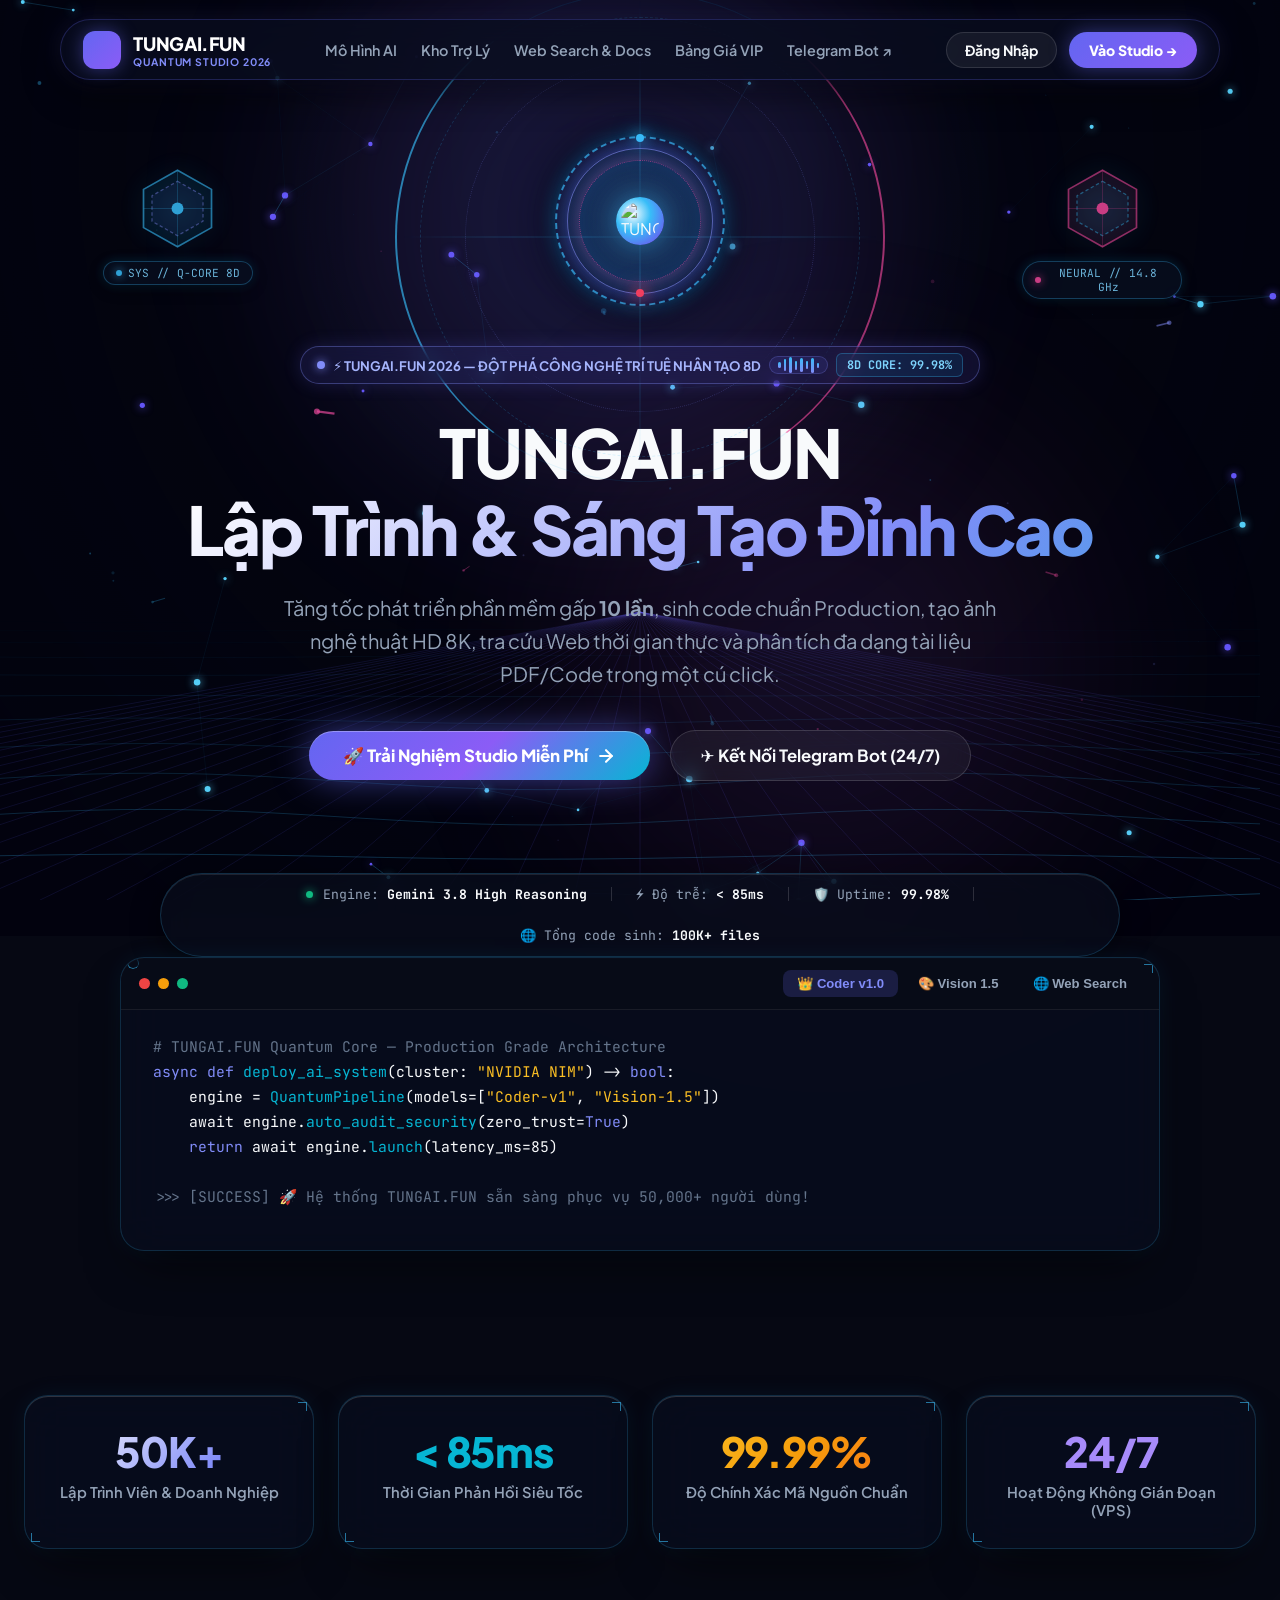
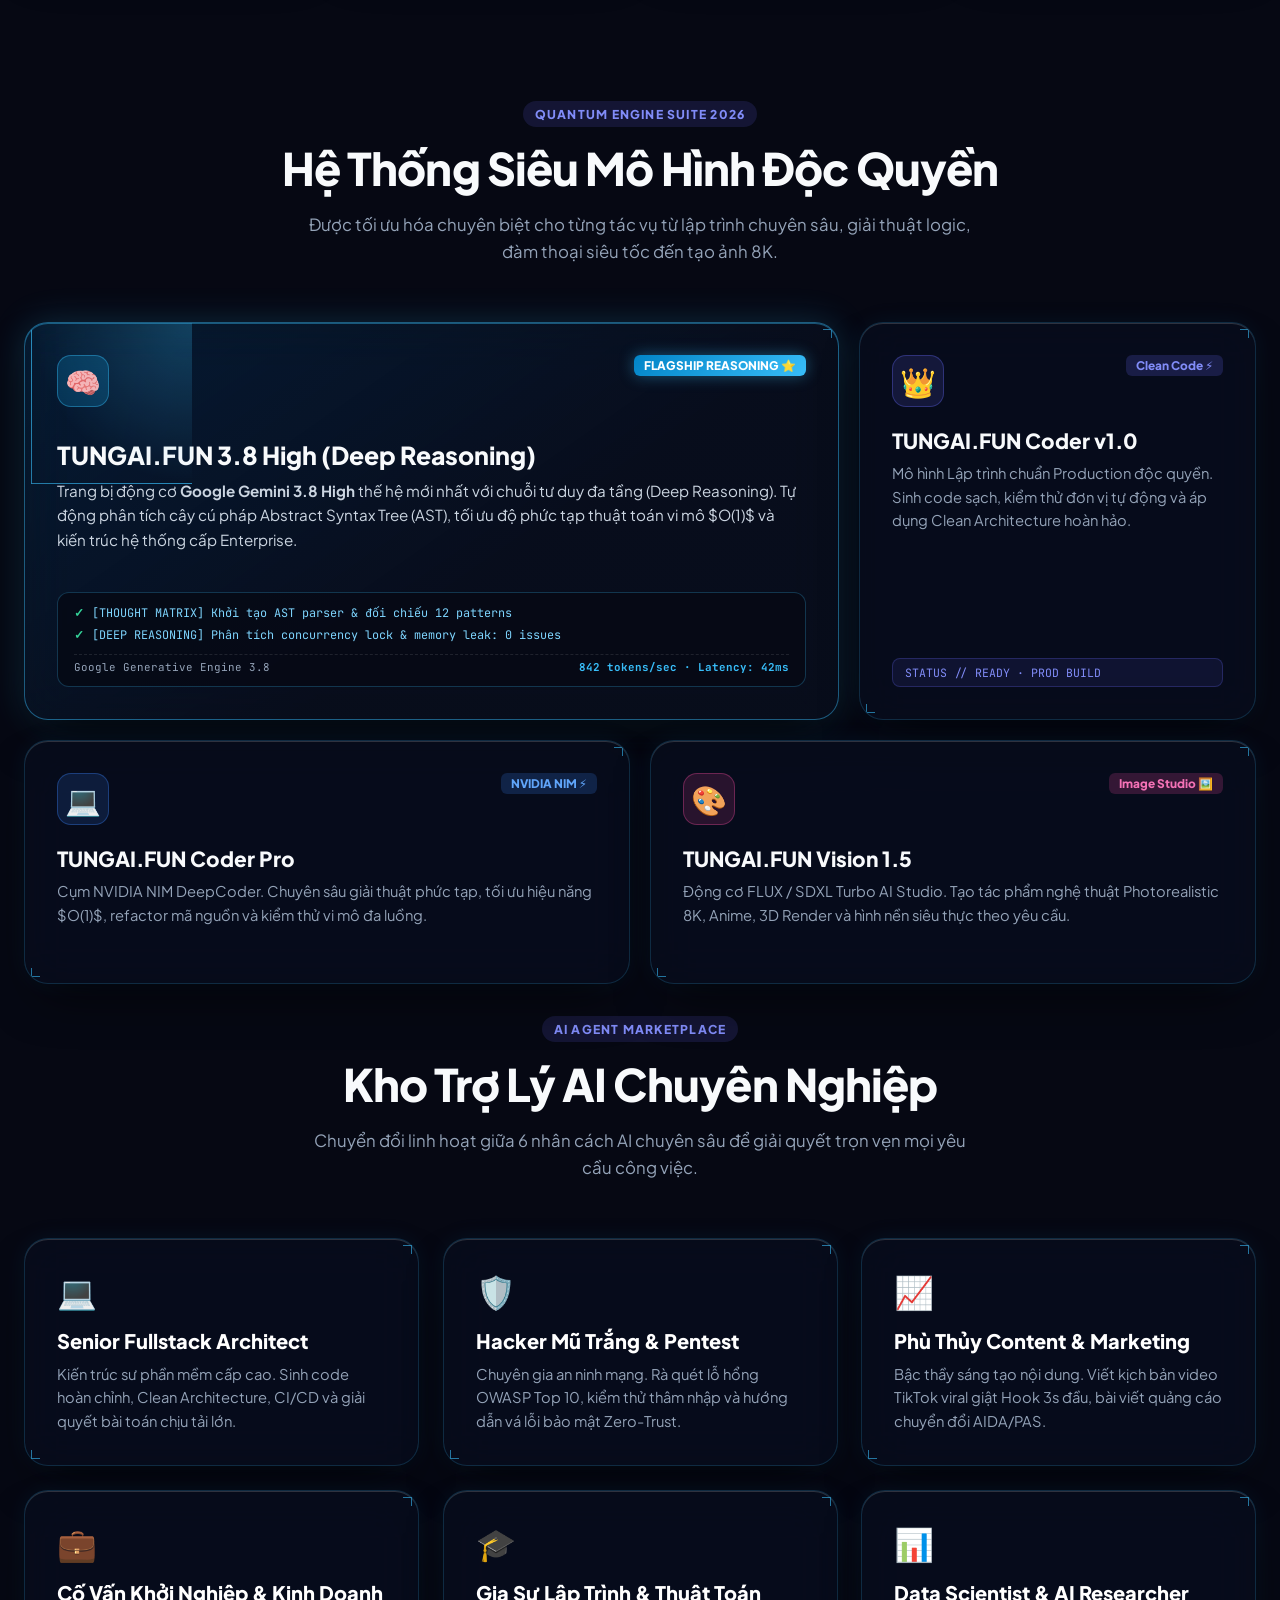
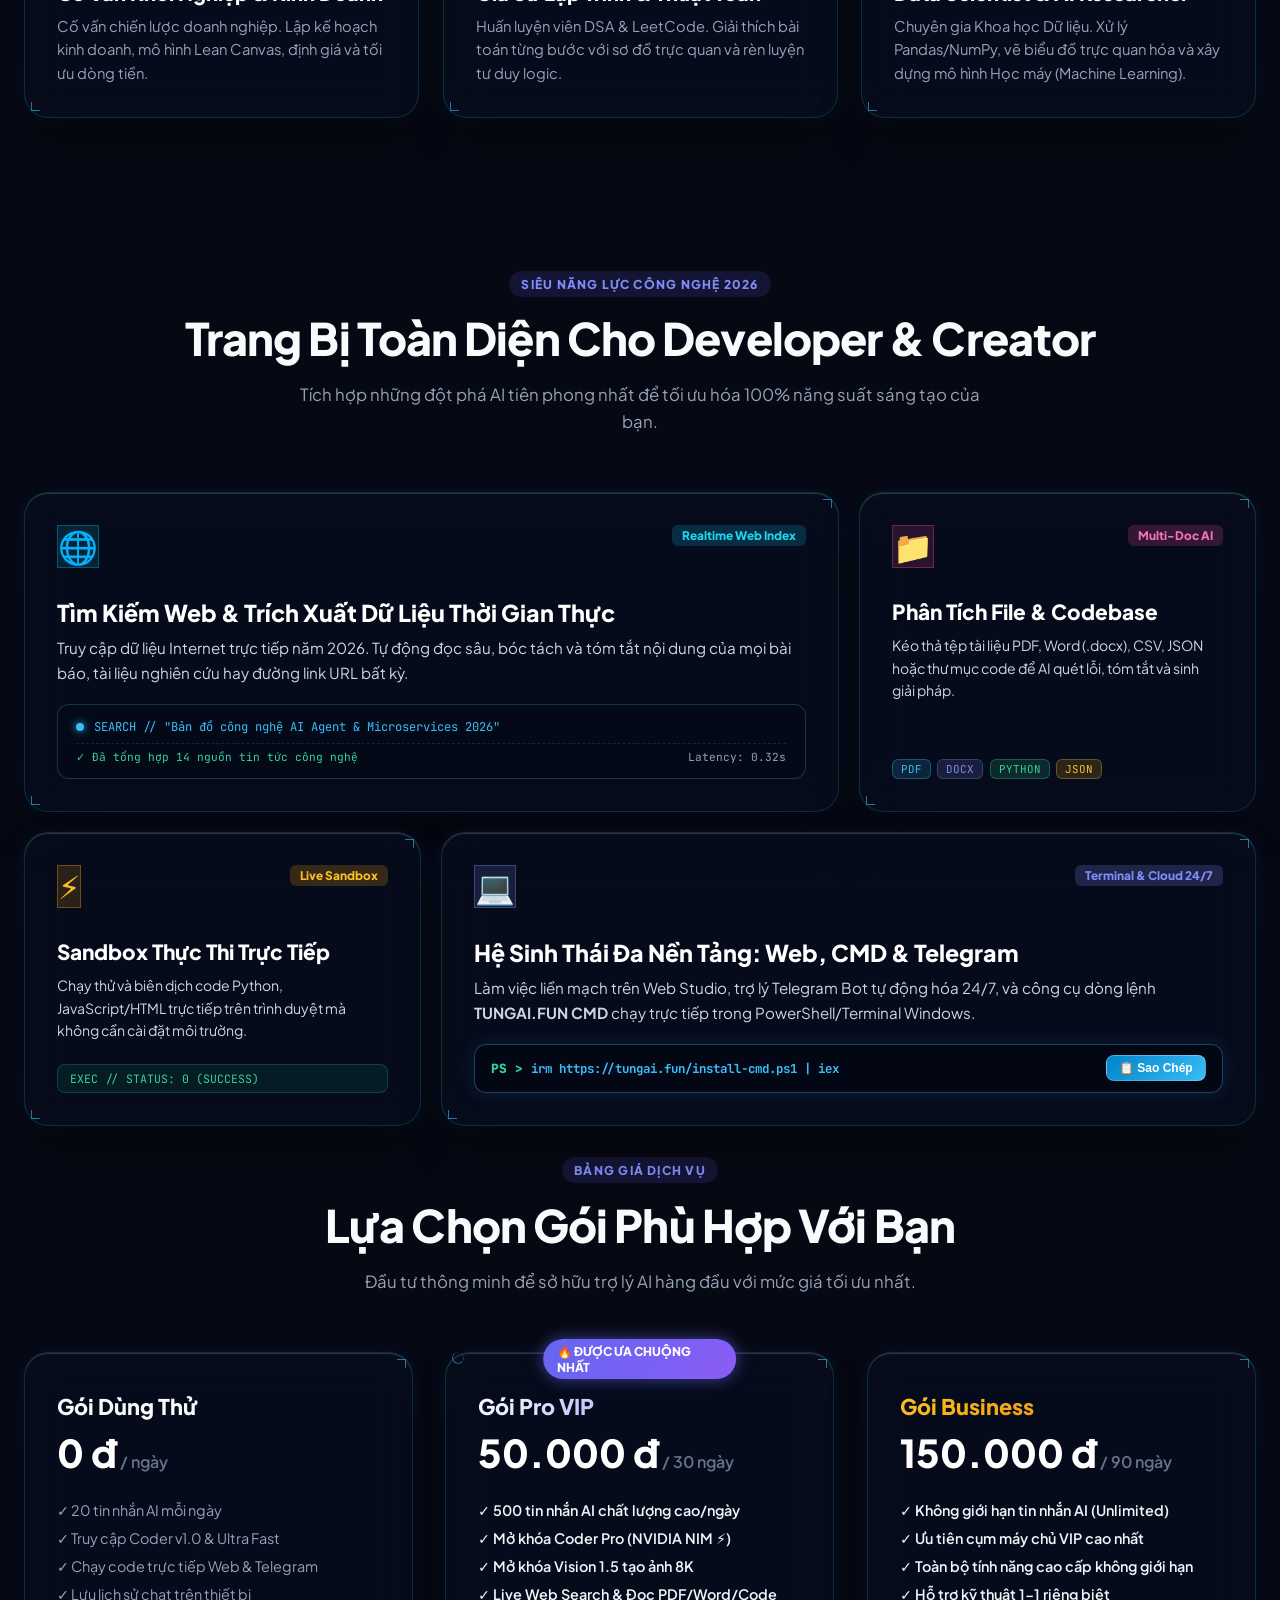
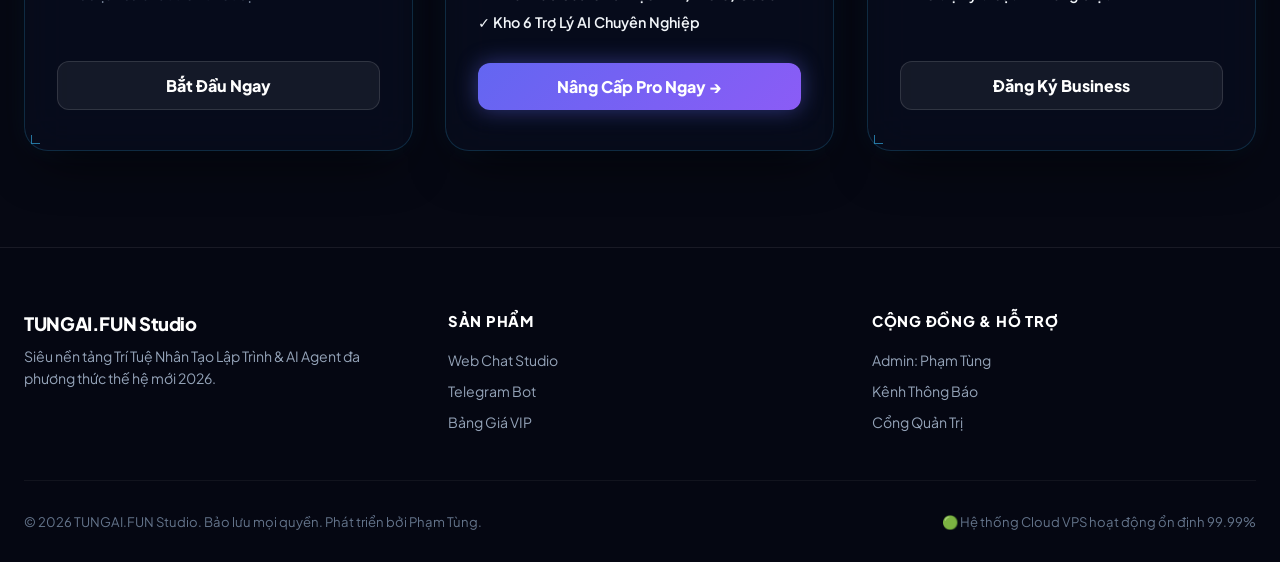
==== commit a313d7ae: "feat: rename all TungDevAI brand and display references to TUNGAI.FUN across website, chat, CMD, and" ====
--- a/docs/index.html
+++ b/docs/index.html
@@ -3,11 +3,11 @@
 <head>
   <meta charset="UTF-8" />
   <meta name="viewport" content="width=device-width, initial-scale=1.0, maximum-scale=5.0" />
-  <title>TungDevAI Studio — Siêu Nền Tảng Trí Tuệ Nhân Tạo & AI Agent Toàn Diện 2026</title>
+  <title>TUNGAI.FUN Studio — Siêu Nền Tảng Trí Tuệ Nhân Tạo & AI Agent Toàn Diện 2026</title>
   
-  <meta name="description" content="TungDevAI Studio: Nền tảng AI thế hệ mới 2026 tích hợp Coder Pro, Vision 1.5 tạo ảnh HD 8K, Live Web Search thời gian thực, phân tích tài liệu PDF/Word/Code, cùng kho 6 Trợ lý AI chuyên sâu." />
-  <meta name="keywords" content="TungDevAI, AI coding, tạo ảnh AI 8K, tìm kiếm web AI, phân tích tài liệu AI, AI Agent Việt Nam, bot lập trình tiếng Việt, DeepSeek, Gemini" />
-  <meta name="author" content="TungDevAI Studio" />
+  <meta name="description" content="TUNGAI.FUN Studio: Nền tảng AI thế hệ mới 2026 tích hợp Coder Pro, Vision 1.5 tạo ảnh HD 8K, Live Web Search thời gian thực, phân tích tài liệu PDF/Word/Code, cùng kho 6 Trợ lý AI chuyên sâu." />
+  <meta name="keywords" content="TUNGAI.FUN, AI coding, tạo ảnh AI 8K, tìm kiếm web AI, phân tích tài liệu AI, AI Agent Việt Nam, bot lập trình tiếng Việt, DeepSeek, Gemini" />
+  <meta name="author" content="TUNGAI.FUN Studio" />
   <link rel="canonical" href="https://tungai.fun/" />
 
   <!-- Favicons Suite -->
@@ -20,7 +20,7 @@
   <!-- Open Graph -->
   <meta property="og:type" content="website" />
   <meta property="og:url" content="https://tungai.fun/" />
-  <meta property="og:title" content="TungDevAI Studio — Siêu Nền Tảng Trí Tuệ Nhân Tạo 2026" />
+  <meta property="og:title" content="TUNGAI.FUN Studio — Siêu Nền Tảng Trí Tuệ Nhân Tạo 2026" />
   <meta property="og:description" content="Tăng tốc phát triển phần mềm gấp 10 lần, tạo ảnh nghệ thuật 8K, tra cứu web thời gian thực và phân tích tài liệu thông minh." />
   <meta property="og:image" content="https://tungai.fun/assets/tungdevai-core-logo.jpg" />
 
@@ -1410,10 +1410,10 @@
     <nav class="navbar-glass">
       <a href="/" class="navbar-brand">
         <div class="brand-logo-wrap">
-          <img src="assets/tungdevai-core-logo.jpg" alt="TungDevAI Logo" onerror="this.style.display='none'" />
+          <img src="assets/tungdevai-core-logo.jpg" alt="TUNGAI.FUN Logo" onerror="this.style.display='none'" />
         </div>
         <div class="brand-text-block">
-          <span class="brand-name">TungDevAI</span>
+          <span class="brand-name">TUNGAI.FUN</span>
           <span class="brand-tagline">Quantum Studio 2026</span>
         </div>
       </a>
@@ -1459,13 +1459,13 @@
         </div>
 
         <!-- 8D Holographic Quantum Core Reactor -->
-        <div class="gyro-stage-8d" id="gyroStage" title="TungDevAI 8D Quantum Hologram Core">
+        <div class="gyro-stage-8d" id="gyroStage" title="TUNGAI.FUN 8D Quantum Hologram Core">
           <div class="gyro-core-wrap">
             <div class="gyro-ring gyro-ring-1"><div class="gyro-satellite"></div></div>
             <div class="gyro-ring gyro-ring-2"><div class="gyro-satellite sat-pink"></div></div>
             <div class="gyro-ring gyro-ring-3"></div>
             <div class="gyro-central-orb">
-              <img src="assets/tungdevai-core-logo.jpg" alt="TungDevAI 8D Core" />
+              <img src="assets/tungdevai-core-logo.jpg" alt="TUNGAI.FUN 8D Core" />
             </div>
           </div>
         </div>
@@ -1484,7 +1484,7 @@
       </div>
       <div class="hero-badge-pill">
         <span class="pulse-dot"></span>
-        <span>⚡ TUNGDEVAI 2026 — ĐỘT PHÁ CÔNG NGHỆ TRÍ TUỆ NHÂN TẠO 8D</span>
+        <span>⚡ TUNGAI.FUN 2026 — ĐỘT PHÁ CÔNG NGHỆ TRÍ TUỆ NHÂN TẠO 8D</span>
         <div class="frequency-visualizer-8d" title="Tần số xử lý AI 8D đồng bộ">
           <div class="freq-bar-8d"></div>
           <div class="freq-bar-8d"></div>
@@ -1553,12 +1553,12 @@
           </div>
         </div>
         <div class="mockup-body" id="mockupContent">
-          <span class="mockup-code-comment"># TungDevAI Quantum Core — Production Grade Architecture</span><br />
+          <span class="mockup-code-comment"># TUNGAI.FUN Quantum Core — Production Grade Architecture</span><br />
           <span class="mockup-code-highlight">async def</span> <span class="mockup-code-func">deploy_ai_system</span>(cluster: <span class="mockup-code-str">"NVIDIA NIM"</span>) -> <span class="mockup-code-highlight">bool</span>:<br />
           &nbsp;&nbsp;&nbsp;&nbsp;engine = <span class="mockup-code-func">QuantumPipeline</span>(models=[<span class="mockup-code-str">"Coder-v1"</span>, <span class="mockup-code-str">"Vision-1.5"</span>])<br />
           &nbsp;&nbsp;&nbsp;&nbsp;await engine.<span class="mockup-code-func">auto_audit_security</span>(zero_trust=<span class="mockup-code-highlight">True</span>)<br />
           &nbsp;&nbsp;&nbsp;&nbsp;<span class="mockup-code-highlight">return</span> await engine.<span class="mockup-code-func">launch</span>(latency_ms=85)<br /><br />
-          <span class="mockup-code-comment">>>> [SUCCESS] 🚀 Hệ thống TungDevAI sẵn sàng phục vụ 50,000+ người dùng!</span>
+          <span class="mockup-code-comment">>>> [SUCCESS] 🚀 Hệ thống TUNGAI.FUN sẵn sàng phục vụ 50,000+ người dùng!</span>
         </div>
       </div>
     </section>
@@ -1600,7 +1600,7 @@
                 <div class="model-icon-box" style="background: rgba(14, 165, 233, 0.2); border: 1px solid rgba(56, 189, 248, 0.4); color: #38bdf8;">🧠</div>
                 <span class="model-card-tag" style="background: linear-gradient(135deg, #0284c7, #38bdf8); color: #fff; font-weight: 800; box-shadow: 0 0 15px rgba(56, 189, 248, 0.4);">FLAGSHIP REASONING ⭐</span>
               </div>
-              <h3 class="model-card-title" style="font-size: 1.55rem; margin-top: 0.75rem;">TungDevAI 3.8 High (Deep Reasoning)</h3>
+              <h3 class="model-card-title" style="font-size: 1.55rem; margin-top: 0.75rem;">TUNGAI.FUN 3.8 High (Deep Reasoning)</h3>
               <p class="model-card-desc" style="font-size: 0.95rem; line-height: 1.6; color: #cbd5e1;">
                 Trang bị động cơ <strong>Google Gemini 3.8 High</strong> thế hệ mới nhất với chuỗi tư duy đa tầng (Deep Reasoning). Tự động phân tích cây cú pháp Abstract Syntax Tree (AST), tối ưu độ phức tạp thuật toán vi mô $O(1)$ và kiến trúc hệ thống cấp Enterprise.
               </p>
@@ -1626,7 +1626,7 @@
                 <div class="model-icon-box" style="background: rgba(99, 102, 241, 0.15); border: 1px solid rgba(99, 102, 241, 0.35); color: #818cf8;">👑</div>
                 <span class="model-card-tag" style="background: rgba(99, 102, 241, 0.2); color: #818cf8;">Clean Code ⚡</span>
               </div>
-              <h3 class="model-card-title">TungDevAI Coder v1.0</h3>
+              <h3 class="model-card-title">TUNGAI.FUN Coder v1.0</h3>
               <p class="model-card-desc">Mô hình Lập trình chuẩn Production độc quyền. Sinh code sạch, kiểm thử đơn vị tự động và áp dụng Clean Architecture hoàn hảo.</p>
             </div>
             <div style="margin-top: 1rem; font-family: var(--font-mono); font-size: 0.72rem; color: #818cf8; background: rgba(99, 102, 241, 0.1); padding: 6px 12px; border-radius: 8px; border: 1px solid rgba(99, 102, 241, 0.25);">
@@ -1642,7 +1642,7 @@
               <div class="model-icon-box" style="background: rgba(59, 130, 246, 0.15); border: 1px solid rgba(59, 130, 246, 0.35); color: #60a5fa;">💻</div>
               <span class="model-card-tag" style="background: rgba(59, 130, 246, 0.2); color: #60a5fa;">NVIDIA NIM ⚡</span>
             </div>
-            <h3 class="model-card-title">TungDevAI Coder Pro</h3>
+            <h3 class="model-card-title">TUNGAI.FUN Coder Pro</h3>
             <p class="model-card-desc">Cụm NVIDIA NIM DeepCoder. Chuyên sâu giải thuật phức tạp, tối ưu hiệu năng $O(1)$, refactor mã nguồn và kiểm thử vi mô đa luồng.</p>
           </div>
         </div>
@@ -1654,7 +1654,7 @@
               <div class="model-icon-box" style="background: rgba(236, 72, 153, 0.15); border: 1px solid rgba(236, 72, 153, 0.35); color: #f472b6;">🎨</div>
               <span class="model-card-tag" style="background: rgba(236, 72, 153, 0.2); color: #f472b6;">Image Studio 🖼️</span>
             </div>
-            <h3 class="model-card-title">TungDevAI Vision 1.5</h3>
+            <h3 class="model-card-title">TUNGAI.FUN Vision 1.5</h3>
             <p class="model-card-desc">Động cơ FLUX / SDXL Turbo AI Studio. Tạo tác phẩm nghệ thuật Photorealistic 8K, Anime, 3D Render và hình nền siêu thực theo yêu cầu.</p>
           </div>
         </div>
@@ -1792,7 +1792,7 @@
               </div>
               <h3 class="bento-title" style="font-size: 1.45rem; margin-top: 0.85rem;">Hệ Sinh Thái Đa Nền Tảng: Web, CMD & Telegram</h3>
               <p class="bento-desc" style="font-size: 0.95rem; line-height: 1.6; color: #cbd5e1;">
-                Làm việc liền mạch trên Web Studio, trợ lý Telegram Bot tự động hóa 24/7, và công cụ dòng lệnh <strong>TungDevAI CMD</strong> chạy trực tiếp trong PowerShell/Terminal Windows.
+                Làm việc liền mạch trên Web Studio, trợ lý Telegram Bot tự động hóa 24/7, và công cụ dòng lệnh <strong>TUNGAI.FUN CMD</strong> chạy trực tiếp trong PowerShell/Terminal Windows.
               </p>
             </div>
 
@@ -1877,7 +1877,7 @@
     <div class="site-wrapper">
       <div class="footer-grid">
         <div>
-          <div class="brand-name" style="margin-bottom: 0.6rem;">TungDevAI Studio</div>
+          <div class="brand-name" style="margin-bottom: 0.6rem;">TUNGAI.FUN Studio</div>
           <p style="font-size: 0.88rem; color: var(--text-muted); line-height: 1.6;">Siêu nền tảng Trí Tuệ Nhân Tạo Lập Trình & AI Agent đa phương thức thế hệ mới 2026.</p>
         </div>
         <div>
@@ -1892,14 +1892,14 @@
           <div class="footer-col-title">Cộng Đồng & Hỗ Trợ</div>
           <ul class="footer-links-list">
             <li class="footer-link-item"><a href="https://t.me/usertungpham" target="_blank">Admin: Phạm Tùng</a></li>
-            <li class="footer-link-item"><a href="https://t.me/tungdevai_channel" target="_blank">Kênh Thông Báo</a></li>
+            <li class="footer-link-item"><a href="https://t.me/tungai_fun" target="_blank">Kênh Thông Báo</a></li>
             <li class="footer-link-item"><a href="/j-panel.html">Cổng Quản Trị</a></li>
           </ul>
         </div>
       </div>
 
       <div class="footer-bottom-bar">
-        <span>© 2026 TungDevAI Studio. Bảo lưu mọi quyền. Phát triển bởi Phạm Tùng.</span>
+        <span>© 2026 TUNGAI.FUN Studio. Bảo lưu mọi quyền. Phát triển bởi Phạm Tùng.</span>
         <span>🟢 Hệ thống Cloud VPS hoạt động ổn định 99.99%</span>
       </div>
     </div>
@@ -2271,17 +2271,17 @@
       const mockupContent = document.getElementById("mockupContent");
 
       const snippets = {
-        coder: `<span class="mockup-code-comment"># TungDevAI Quantum Core — Production Grade Architecture 8D</span><br />
+        coder: `<span class="mockup-code-comment"># TUNGAI.FUN Quantum Core — Production Grade Architecture 8D</span><br />
 <span class="mockup-code-highlight">async def</span> <span class="mockup-code-func">deploy_ai_system</span>(cluster: <span class="mockup-code-str">"NVIDIA NIM"</span>) -> <span class="mockup-code-highlight">bool</span>:<br />
 &nbsp;&nbsp;&nbsp;&nbsp;engine = <span class="mockup-code-func">QuantumPipeline</span>(models=[<span class="mockup-code-str">"Coder-v1"</span>, <span class="mockup-code-str">"Vision-1.5"</span>])<br />
 &nbsp;&nbsp;&nbsp;&nbsp;await engine.<span class="mockup-code-func">auto_audit_security</span>(zero_trust=<span class="mockup-code-highlight">True</span>)<br />
 &nbsp;&nbsp;&nbsp;&nbsp;<span class="mockup-code-highlight">return</span> await engine.<span class="mockup-code-func">launch</span>(latency_ms=85)<br /><br />
-<span class="mockup-code-comment">>>> [SUCCESS] 🚀 Hệ thống TungDevAI 8D sẵn sàng phục vụ 50,000+ người dùng!</span>`,
-        vision: `<span class="mockup-code-comment"># TungDevAI Vision 1.5 — FLUX Turbo 8K Studio</span><br />
+<span class="mockup-code-comment">>>> [SUCCESS] 🚀 Hệ thống TUNGAI.FUN 8D sẵn sàng phục vụ 50,000+ người dùng!</span>`,
+        vision: `<span class="mockup-code-comment"># TUNGAI.FUN Vision 1.5 — FLUX Turbo 8K Studio</span><br />
 <span class="mockup-code-highlight">prompt</span> = <span class="mockup-code-str">"Cyberpunk futuristic neon city, volumetric fog, 8k masterpiece"</span><br />
 image_url = <span class="mockup-code-func">generate_image_8k</span>(prompt, resolution=<span class="mockup-code-str">"768x768"</span>)<br /><br />
 <span class="mockup-code-comment">>>> [RENDERED] 🎨 Tác phẩm nghệ thuật AI đã sinh xong trong 3.2 giây!</span>`,
-        search: `<span class="mockup-code-comment"># TungDevAI Live Web Search 2026</span><br />
+        search: `<span class="mockup-code-comment"># TUNGAI.FUN Live Web Search 2026</span><br />
 results = await <span class="mockup-code-func">search_internet</span>(<span class="mockup-code-str">"Tin tức công nghệ mới nhất 2026"</span>)<br />
 <span class="mockup-code-highlight">for</span> item <span class="mockup-code-highlight">in</span> results:<br />
 &nbsp;&nbsp;&nbsp;&nbsp;<span class="mockup-code-func">print</span>(f<span class="mockup-code-str">"🌐 {item.title} -> {item.url}"</span>)<br /><br />
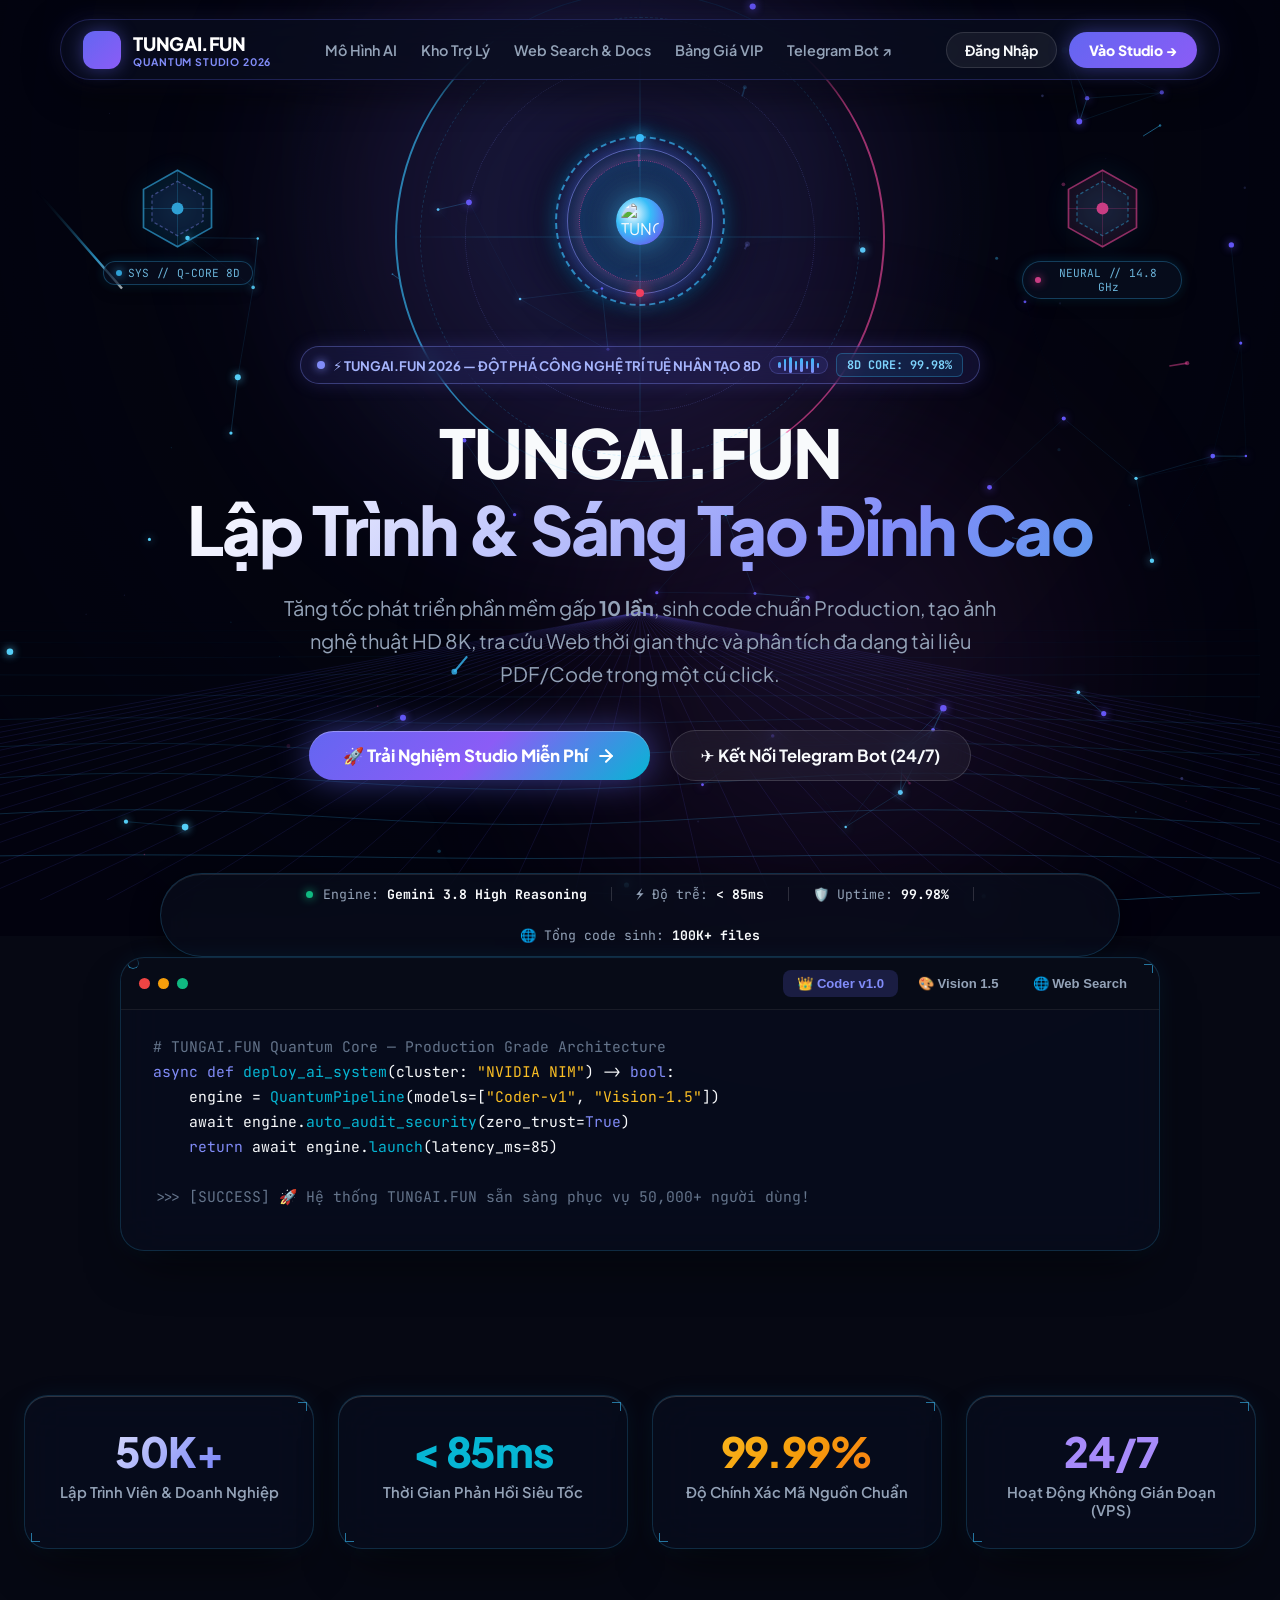
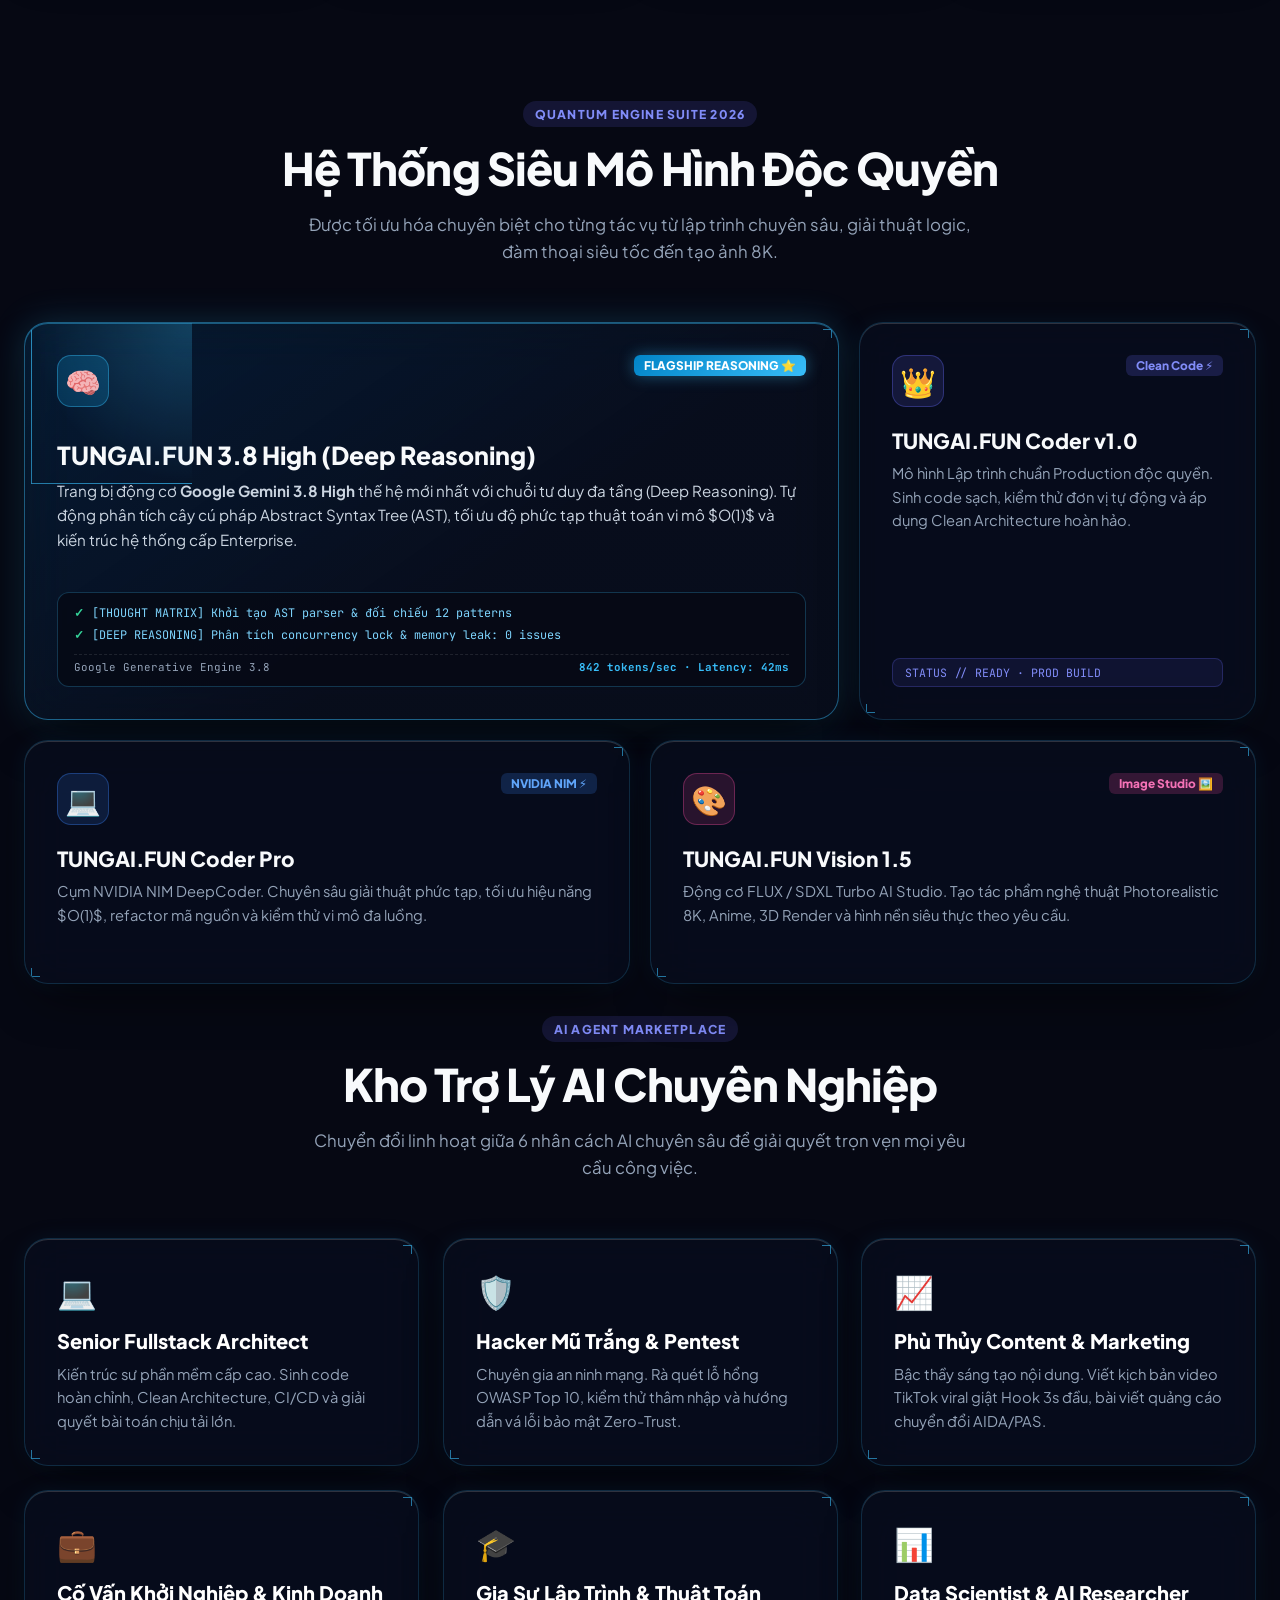
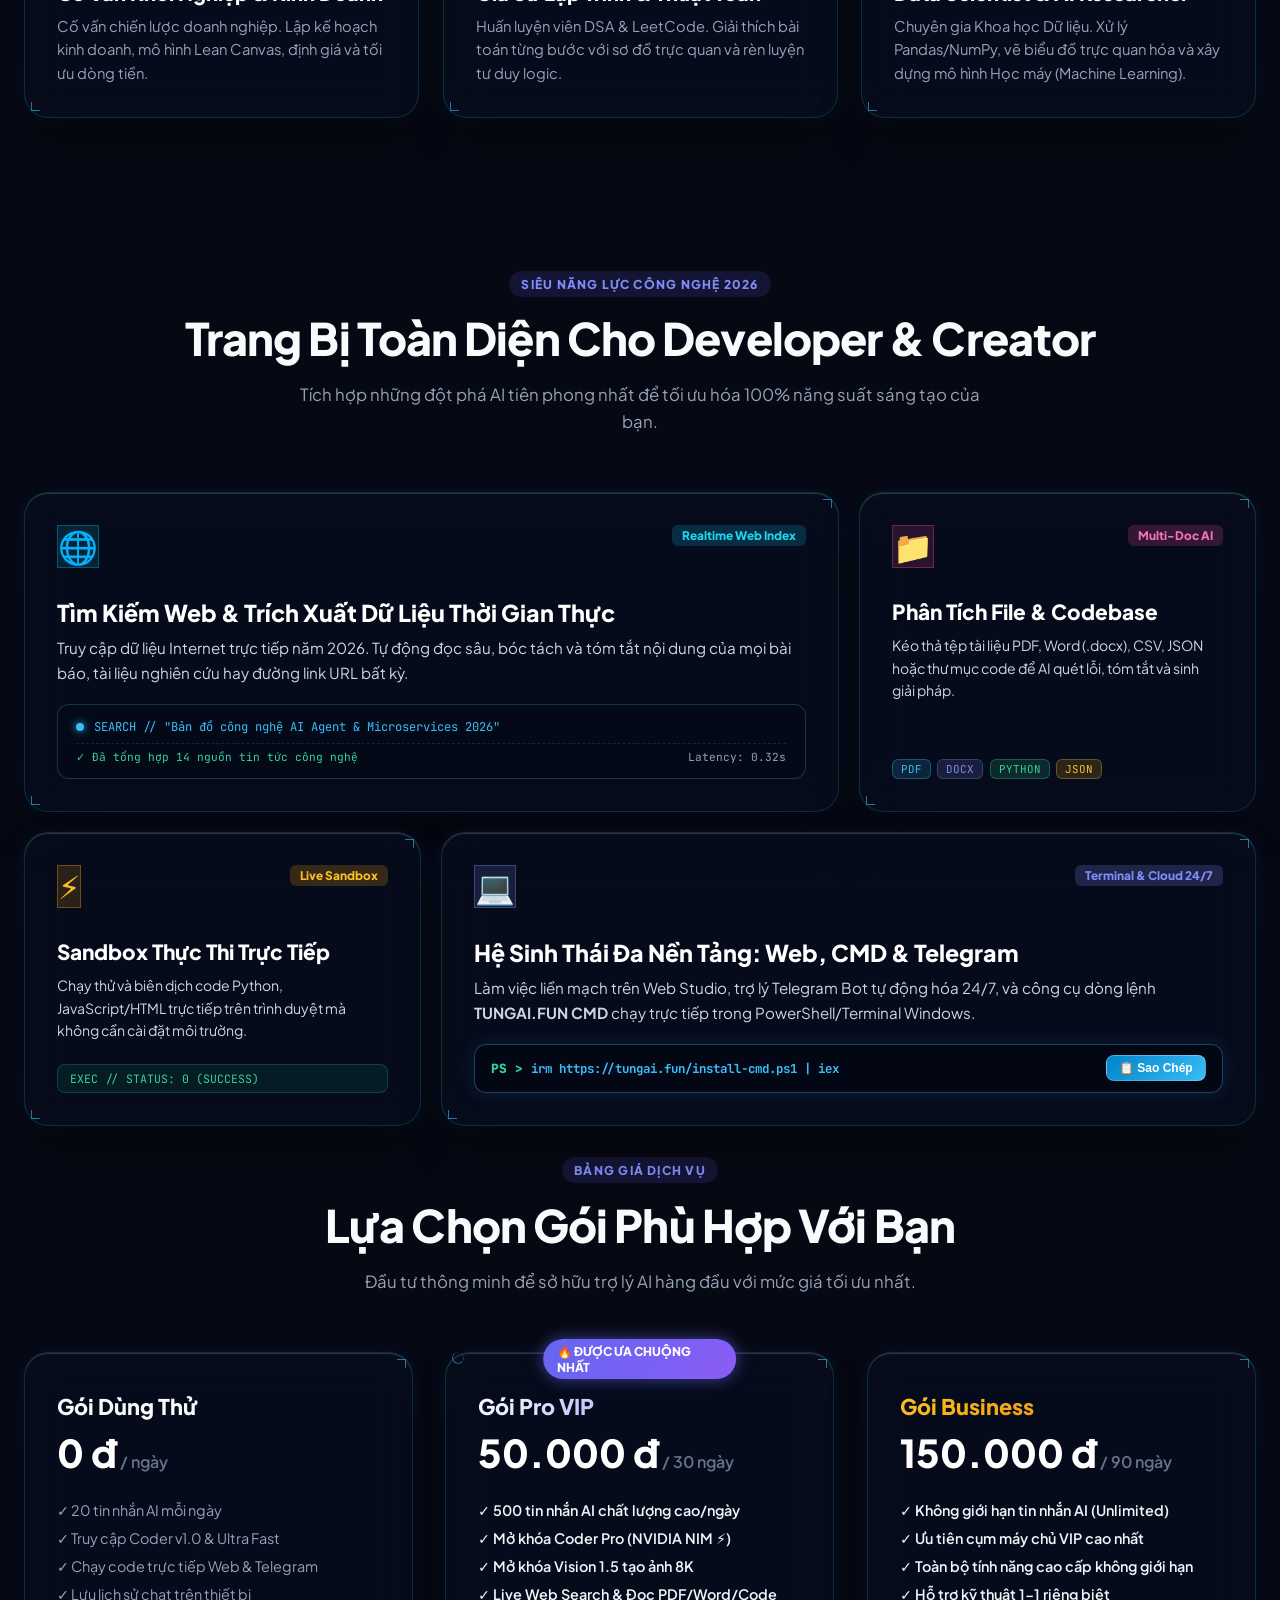
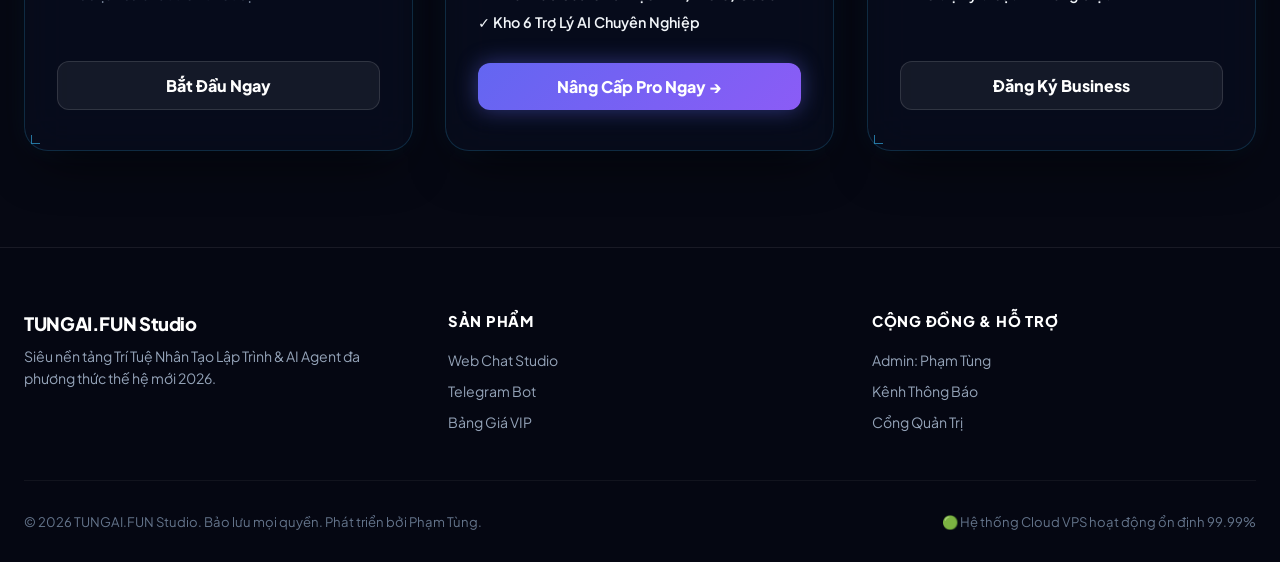
==== commit 2694a98a: "seo: optimize meta tags, title, keywords for 'tungai' and add JSON-LD schema, sitemap, robots" ====
--- a/docs/index.html
+++ b/docs/index.html
@@ -3,10 +3,10 @@
 <head>
   <meta charset="UTF-8" />
   <meta name="viewport" content="width=device-width, initial-scale=1.0, maximum-scale=5.0" />
-  <title>TUNGAI.FUN Studio — Siêu Nền Tảng Trí Tuệ Nhân Tạo & AI Agent Toàn Diện 2026</title>
+  <title>TungAI (TUNGAI.FUN) — Siêu Nền Tảng Trí Tuệ Nhân Tạo & AI Agent Hàng Đầu 2026</title>
   
   <meta name="description" content="TUNGAI.FUN Studio: Nền tảng AI thế hệ mới 2026 tích hợp Coder Pro, Vision 1.5 tạo ảnh HD 8K, Live Web Search thời gian thực, phân tích tài liệu PDF/Word/Code, cùng kho 6 Trợ lý AI chuyên sâu." />
-  <meta name="keywords" content="TUNGAI.FUN, AI coding, tạo ảnh AI 8K, tìm kiếm web AI, phân tích tài liệu AI, AI Agent Việt Nam, bot lập trình tiếng Việt, DeepSeek, Gemini" />
+  <meta name="keywords" content="tungai, tung ai, tungai.fun, tungai studio, AI coding, tạo ảnh AI 8K, tìm kiếm web AI, phân tích tài liệu AI, AI Agent Việt Nam, bot lập trình tiếng Việt, DeepSeek, Gemini" />
   <meta name="author" content="TUNGAI.FUN Studio" />
   <link rel="canonical" href="https://tungai.fun/" />
 
@@ -1395,6 +1395,32 @@
     }
     
   </style>
+
+  <!-- Schema.org JSON-LD Structured Data for Google Indexing -->
+  <script type="application/ld+json">
+  {
+    "@context": "https://schema.org",
+    "@type": "SoftwareApplication",
+    "name": "TungAI",
+    "alternateName": ["TUNGAI.FUN", "Tung AI", "TungAI Studio"],
+    "url": "https://tungai.fun",
+    "applicationCategory": "DeveloperApplication",
+    "operatingSystem": "All",
+    "offers": {
+      "@type": "Offer",
+      "price": "0",
+      "priceCurrency": "VND"
+    },
+    "description": "TungAI (TUNGAI.FUN) là nền tảng Trí tuệ Nhân tạo thế hệ mới hỗ trợ lập trình thông minh, sinh mã nguồn, tạo ảnh nghệ thuật HD và hỗ trợ kỹ thuật 24/7.",
+    "publisher": {
+      "@type": "Organization",
+      "name": "TungAI Studio",
+      "url": "https://tungai.fun",
+      "logo": "https://tungai.fun/assets/tungdevai-core-logo.jpg"
+    }
+  }
+  </script>
+
 </head>
 <body>
   <!-- Cinematic 2026 AI Landscape Layer -->
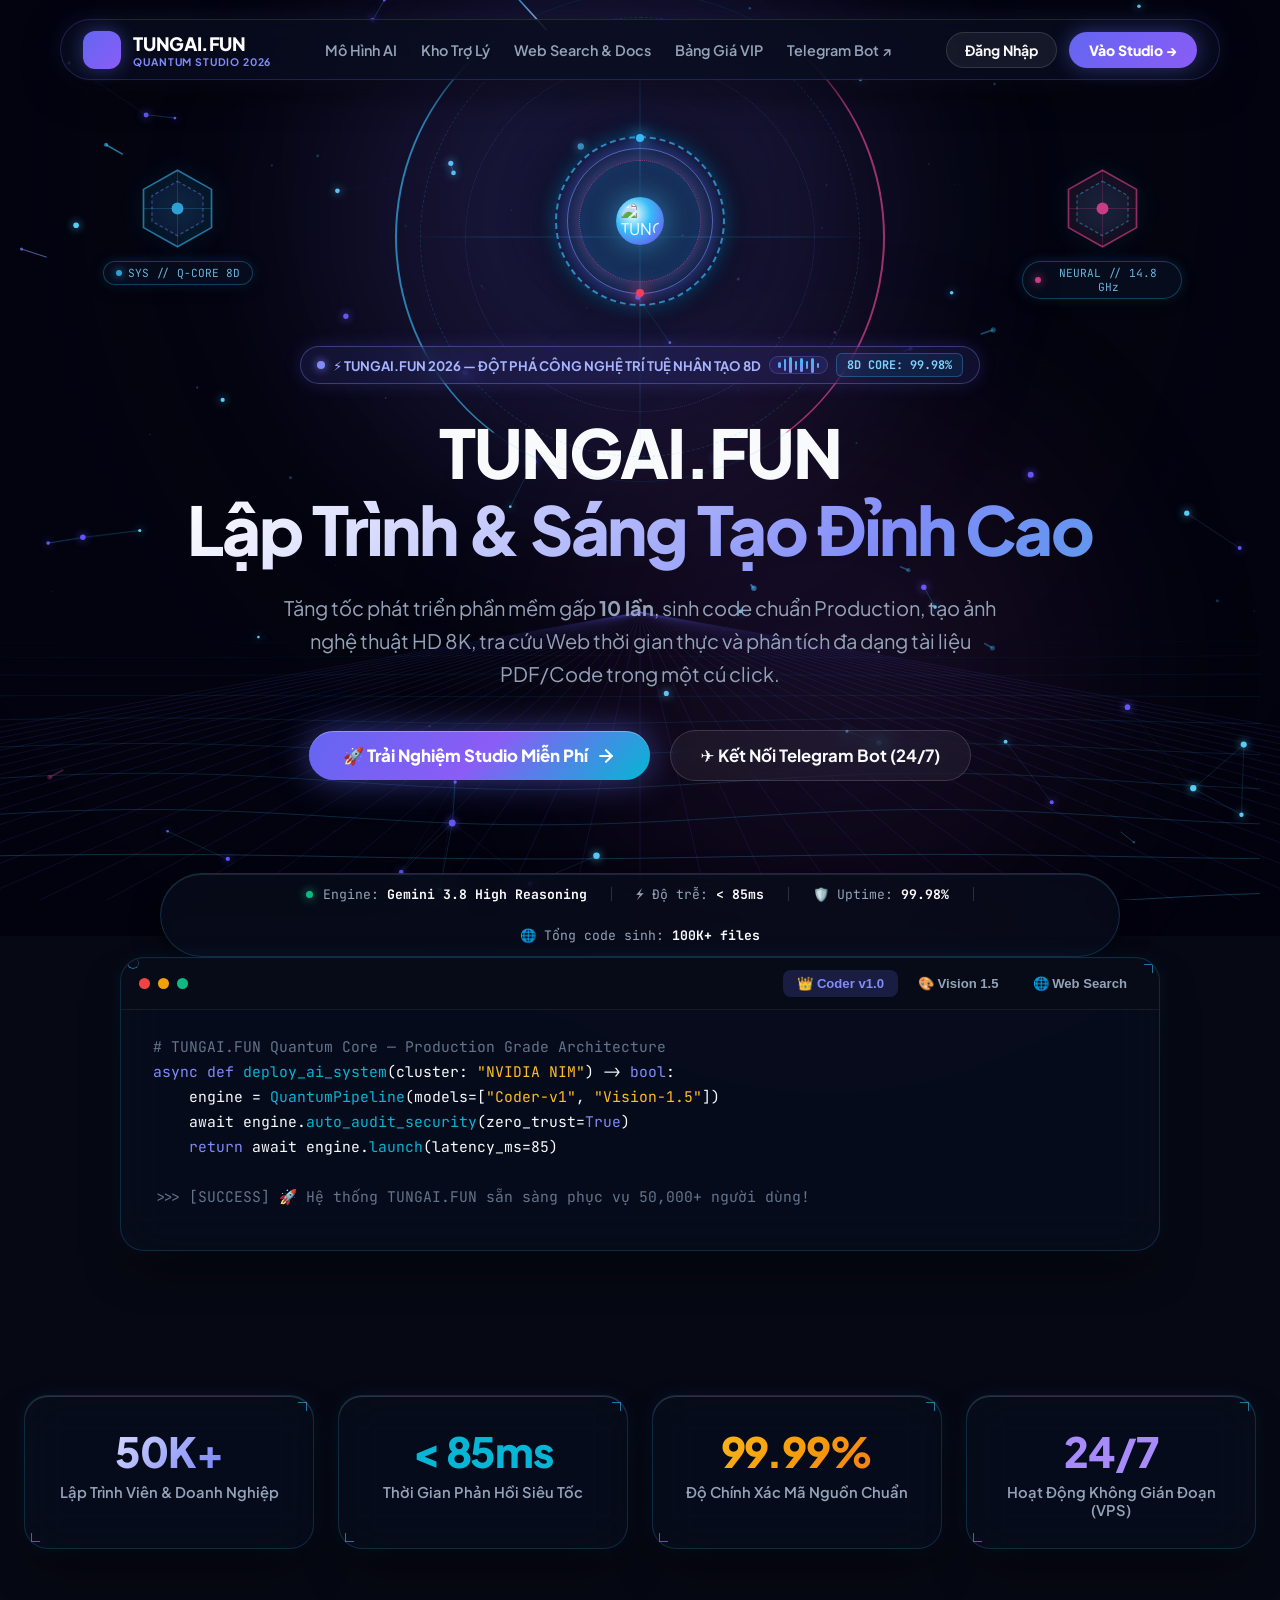
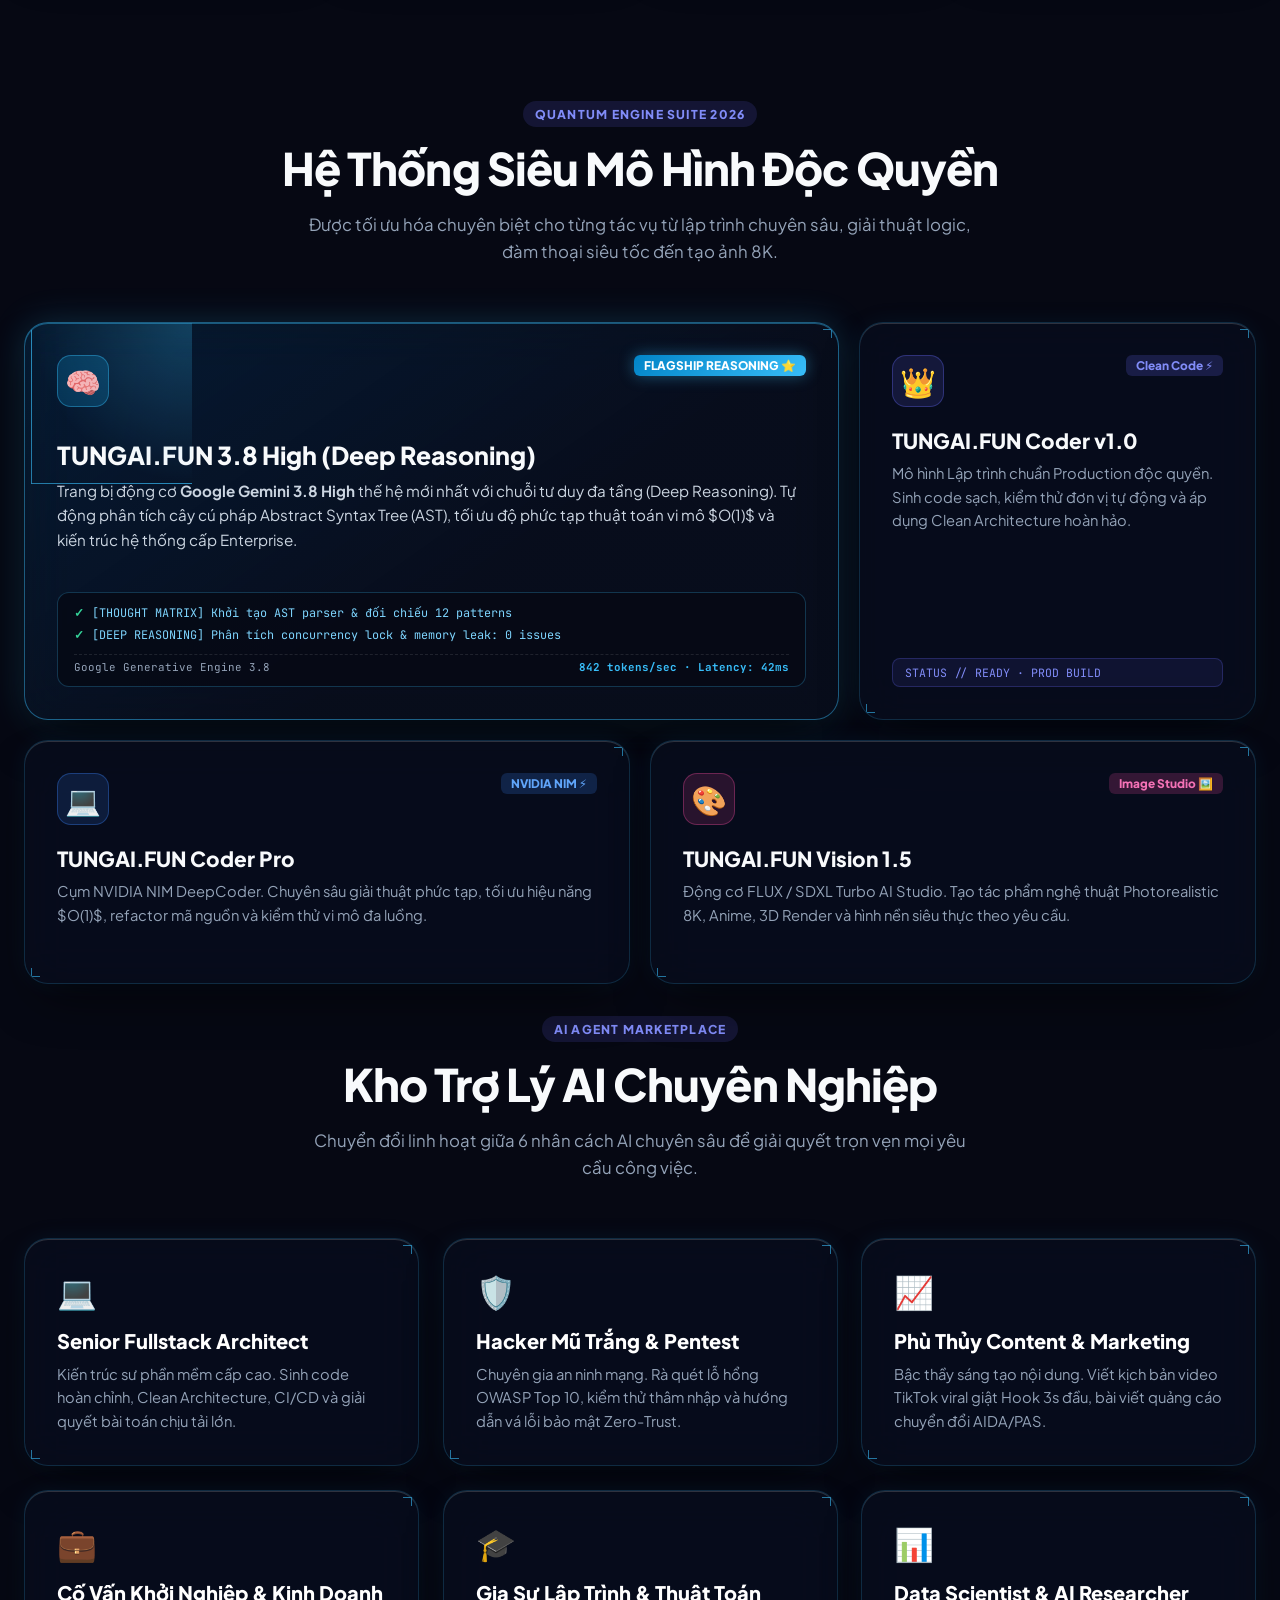
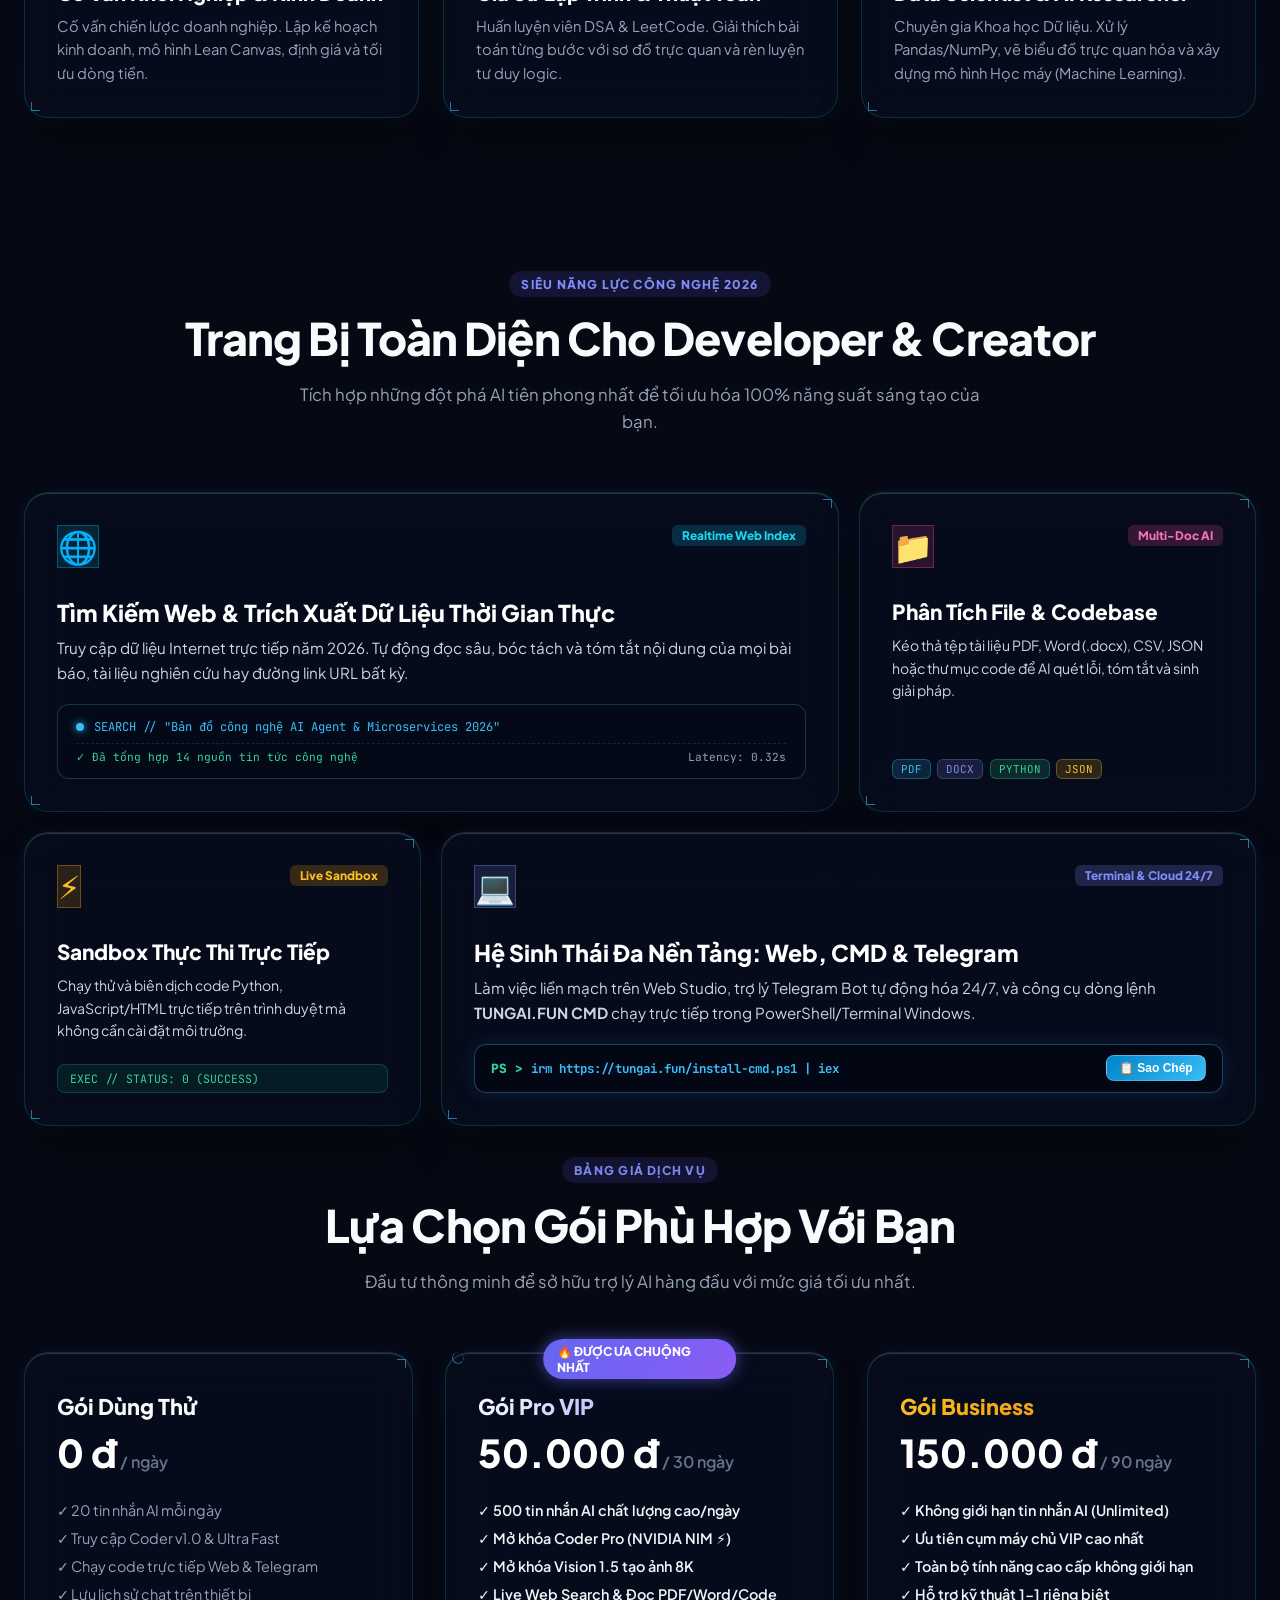
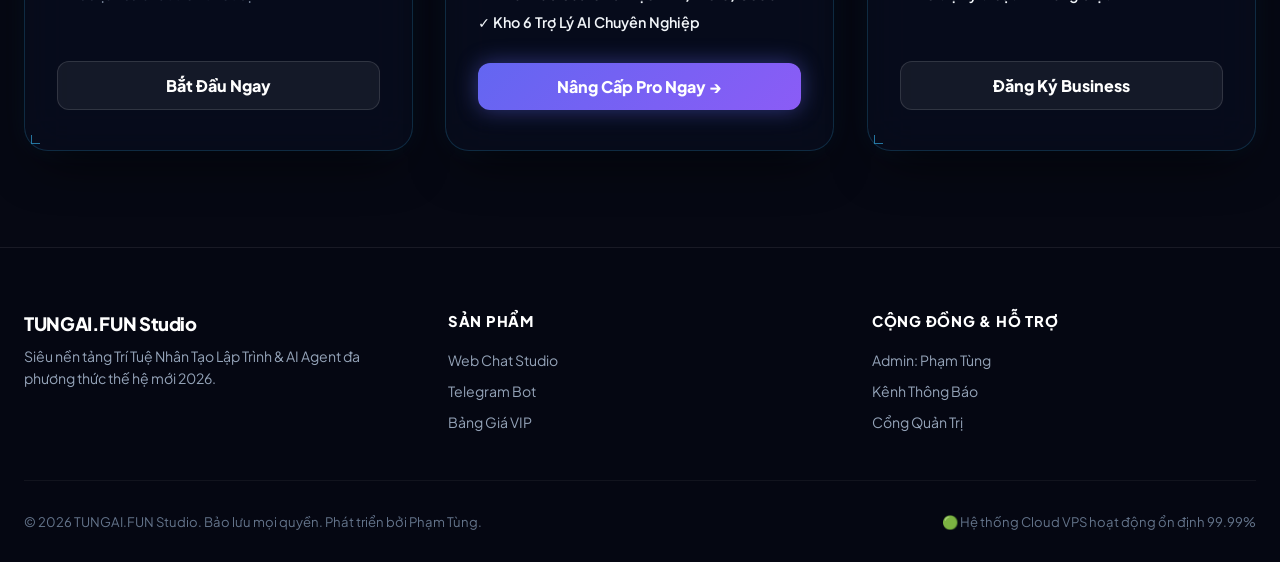
==== commit a366247b: "feat(auth): switch 'Đăng Nhập' button to 'Đăng Xuất' when user has active session" ====
--- a/docs/index.html
+++ b/docs/index.html
@@ -286,6 +286,13 @@
       transition: all 0.2s ease;
     }
 
+
+    .btn-nav-login.btn-nav-logout:hover {
+      background: rgba(239, 68, 68, 0.16) !important;
+      border-color: rgba(239, 68, 68, 0.35) !important;
+      color: #fca5a5 !important;
+    }
+
     .btn-nav-login:hover {
       background: rgba(255, 255, 255, 0.12);
       color: #ffffff;
@@ -1453,7 +1460,7 @@
       </ul>
 
       <div class="nav-actions">
-        <a href="/login.html" class="btn-nav-login">Đăng Nhập</a>
+        <a href="/login.html" class="btn-nav-login" id="navAuthBtn">Đăng Nhập</a>
         <a href="/chat.html" class="btn-nav-studio">Vào Studio →</a>
       </div>
     </nav>
@@ -2406,5 +2413,90 @@
     }
 
   </script>
+
+  <!-- Dynamic Auth Switcher: Đăng Nhập -> Đăng Xuất when logged in -->
+  <script>
+    (function () {
+      function checkHasSession() {
+        try {
+          var s1 = (localStorage.getItem("jarvis_google_session_v1") || "").trim();
+          var s2 = (localStorage.getItem("jarvis_session_token") || "").trim();
+          var u1 = (localStorage.getItem("jarvis_google_user_v1") || "").trim();
+          var hasCookie = document.cookie.indexOf("tungdev_session=") !== -1;
+          return !!(s1 || s2 || (u1 && u1 !== "null" && u1 !== "{}") || hasCookie);
+        } catch (e) {
+          return false;
+        }
+      }
+
+      function doLogout() {
+        if (confirm("Bạn có chắc chắn muốn đăng xuất tài khoản không?")) {
+          try {
+            localStorage.removeItem("jarvis_google_session_v1");
+            localStorage.removeItem("jarvis_google_user_v1");
+            localStorage.removeItem("jarvis_session_token");
+            localStorage.removeItem("tungdev_session");
+            document.cookie = "tungdev_session=; path=/; expires=Thu, 01 Jan 1970 00:00:00 GMT";
+            fetch("/api/auth/logout", { method: "POST" }).catch(function () {});
+          } catch (_) {}
+          window.location.reload();
+        }
+      }
+
+      function applyNavAuth() {
+        var btns = document.querySelectorAll("#navAuthBtn, .btn-nav-login");
+        var hasAcc = checkHasSession();
+        btns.forEach(function (btn) {
+          if (hasAcc) {
+            btn.textContent = "Đăng Xuất";
+            btn.setAttribute("href", "javascript:void(0)");
+            btn.classList.add("btn-nav-logout");
+            btn.title = "Đăng xuất khỏi tài khoản";
+            btn.onclick = function (e) {
+              e.preventDefault();
+              doLogout();
+            };
+          } else {
+            btn.textContent = "Đăng Nhập";
+            btn.setAttribute("href", "/login.html");
+            btn.classList.remove("btn-nav-logout");
+            btn.title = "Đăng nhập";
+            btn.onclick = null;
+          }
+        });
+
+        // Pricing page support
+        var pricingLogin = document.getElementById("pricingLoginBtn");
+        var pricingReg = document.getElementById("pricingRegisterBtn");
+        if (pricingLogin) {
+          if (hasAcc) {
+            pricingLogin.textContent = "Đăng Xuất";
+            pricingLogin.setAttribute("href", "javascript:void(0)");
+            pricingLogin.onclick = function (e) {
+              e.preventDefault();
+              doLogout();
+            };
+            if (pricingReg) {
+              pricingReg.style.display = "none";
+            }
+          } else {
+            pricingLogin.textContent = "Đăng Nhập";
+            pricingLogin.setAttribute("href", "./login.html");
+            pricingLogin.onclick = null;
+            if (pricingReg) {
+              pricingReg.style.display = "";
+            }
+          }
+        }
+      }
+
+      if (document.readyState === "loading") {
+        document.addEventListener("DOMContentLoaded", applyNavAuth);
+      } else {
+        applyNavAuth();
+      }
+    })();
+  </script>
+
 </body>
 </html>
